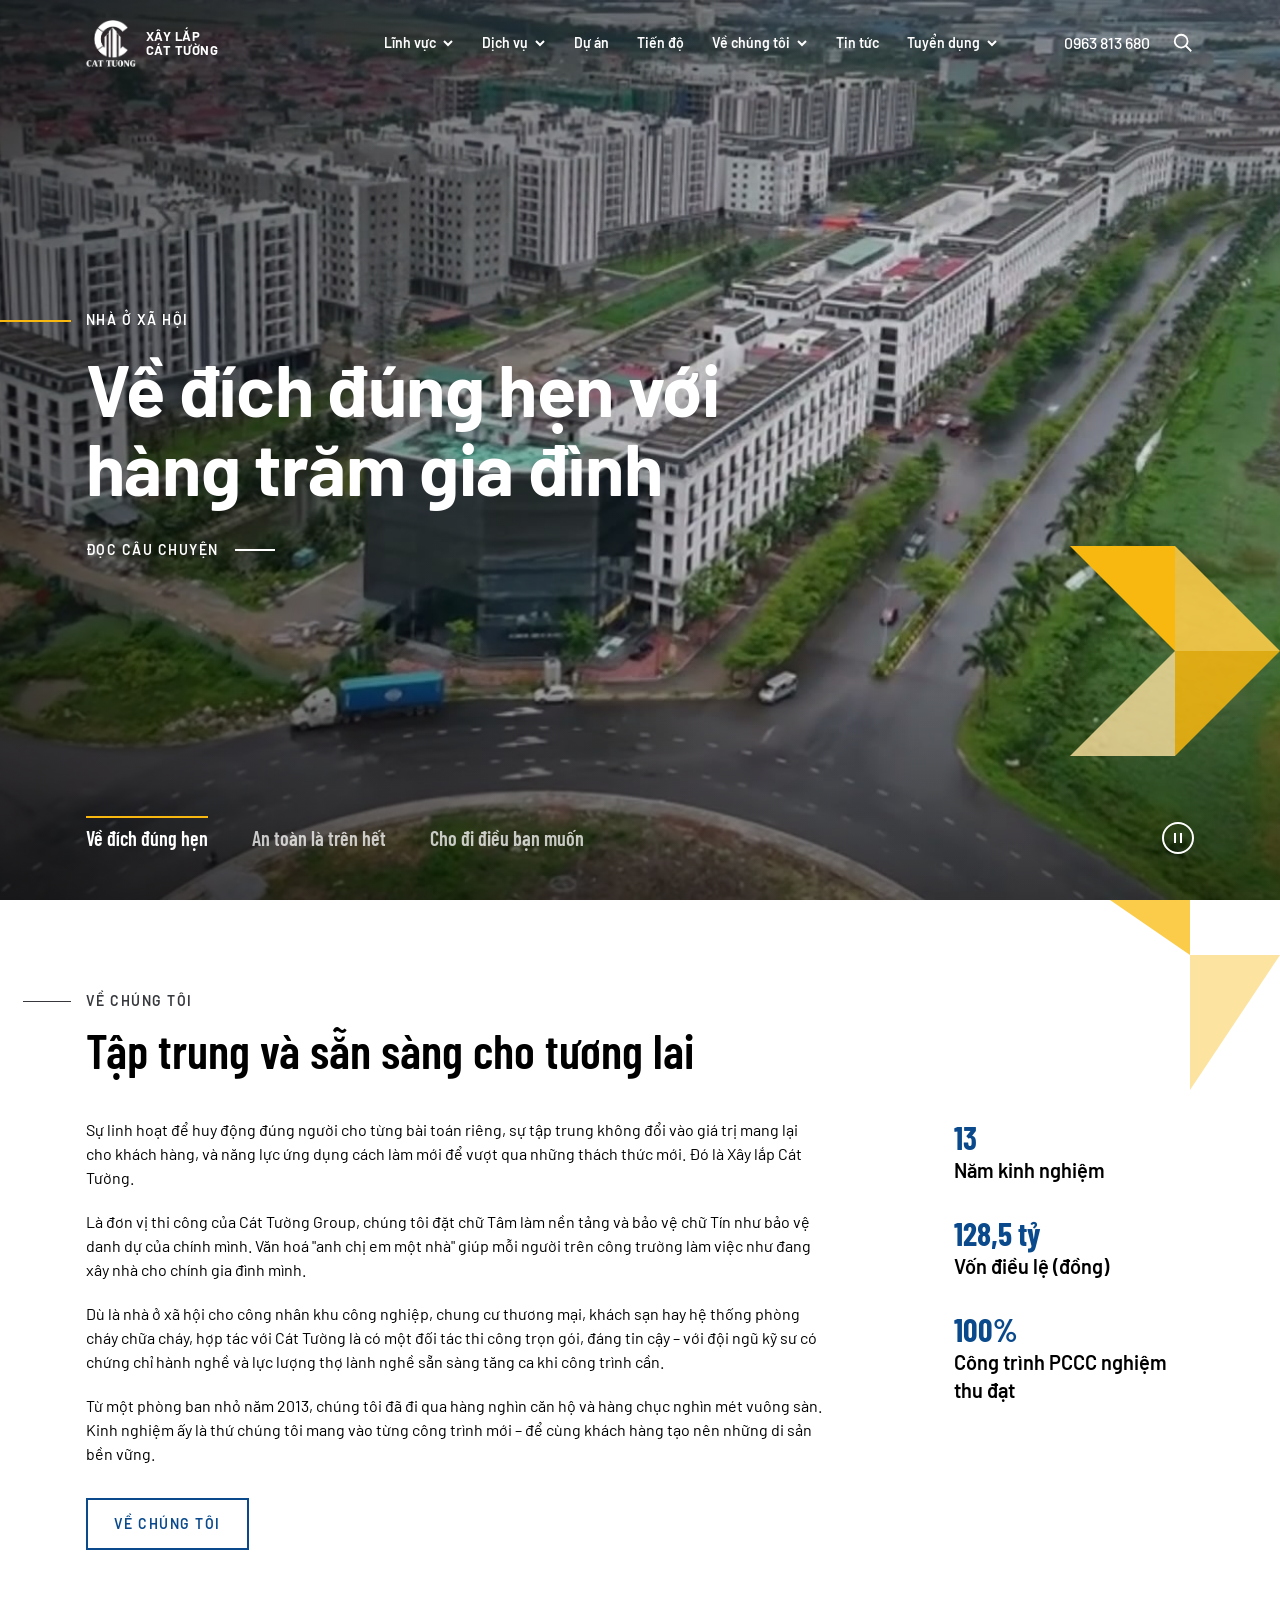
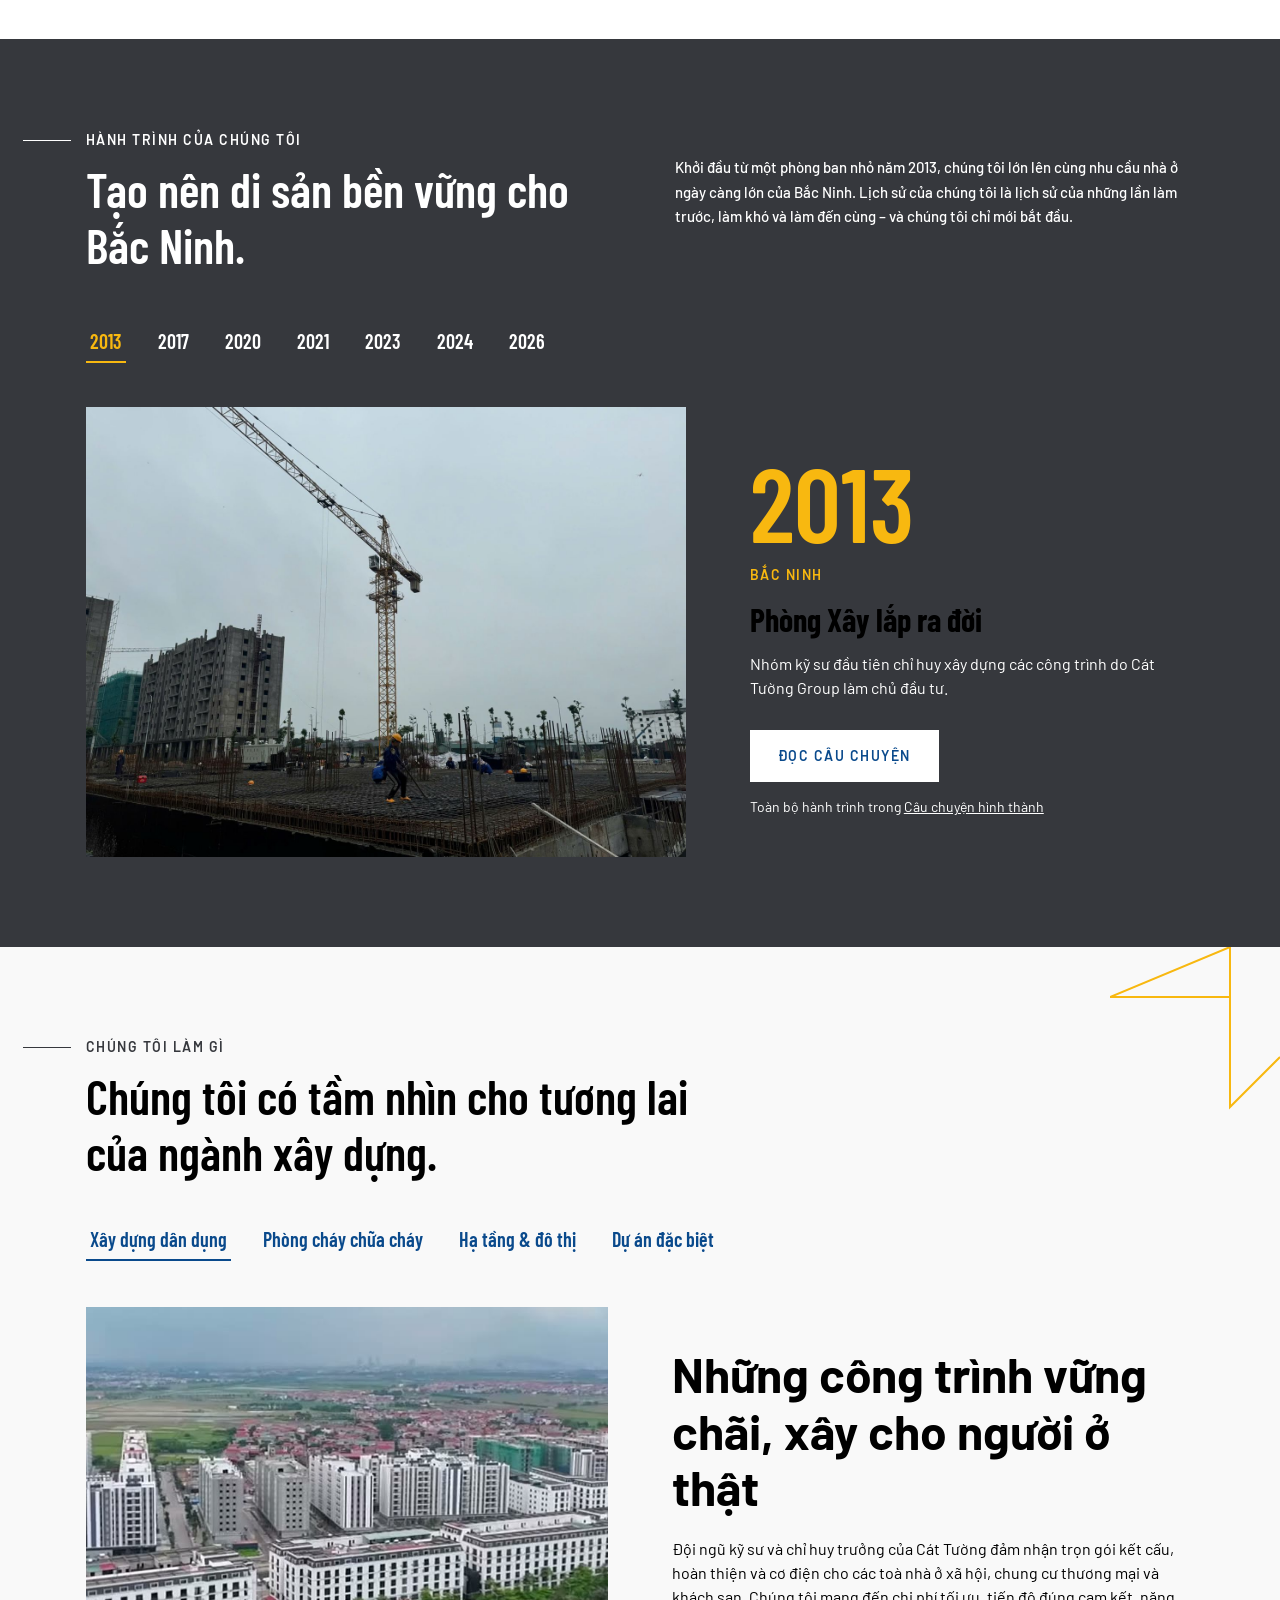
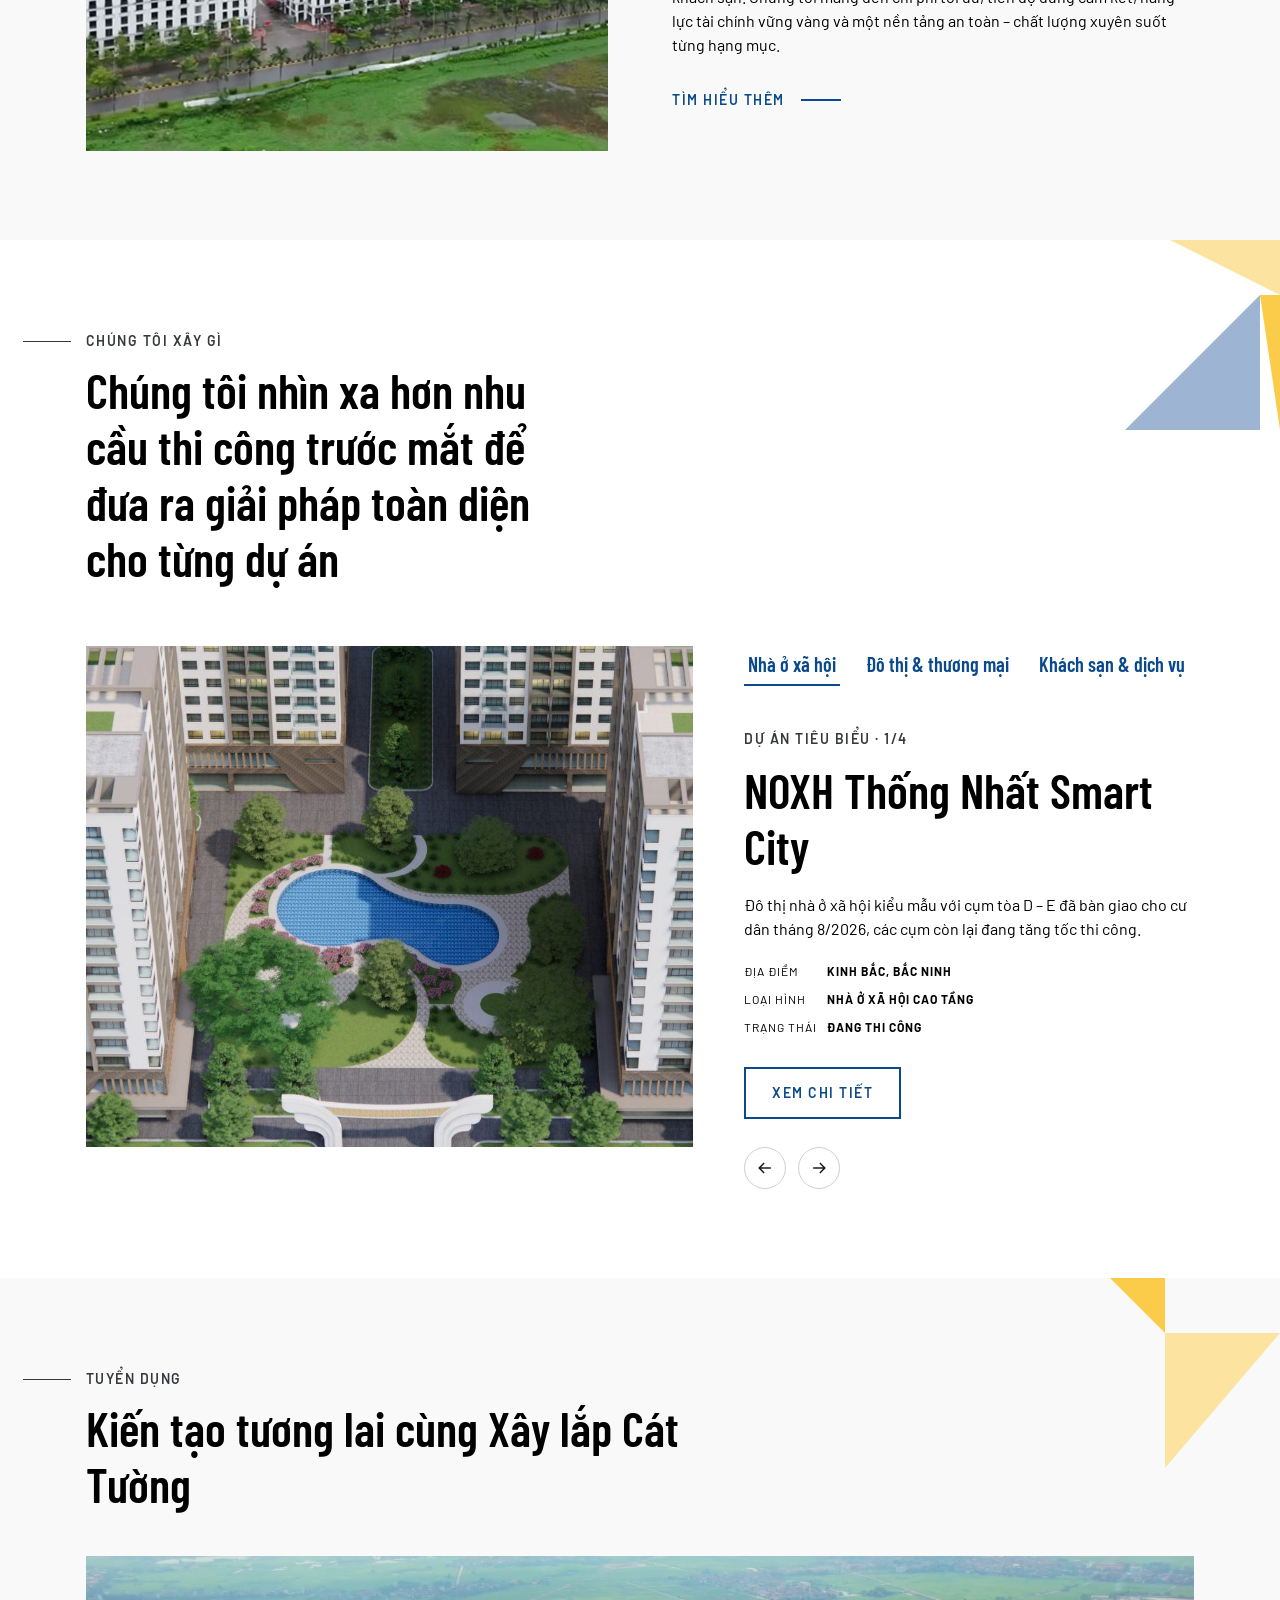
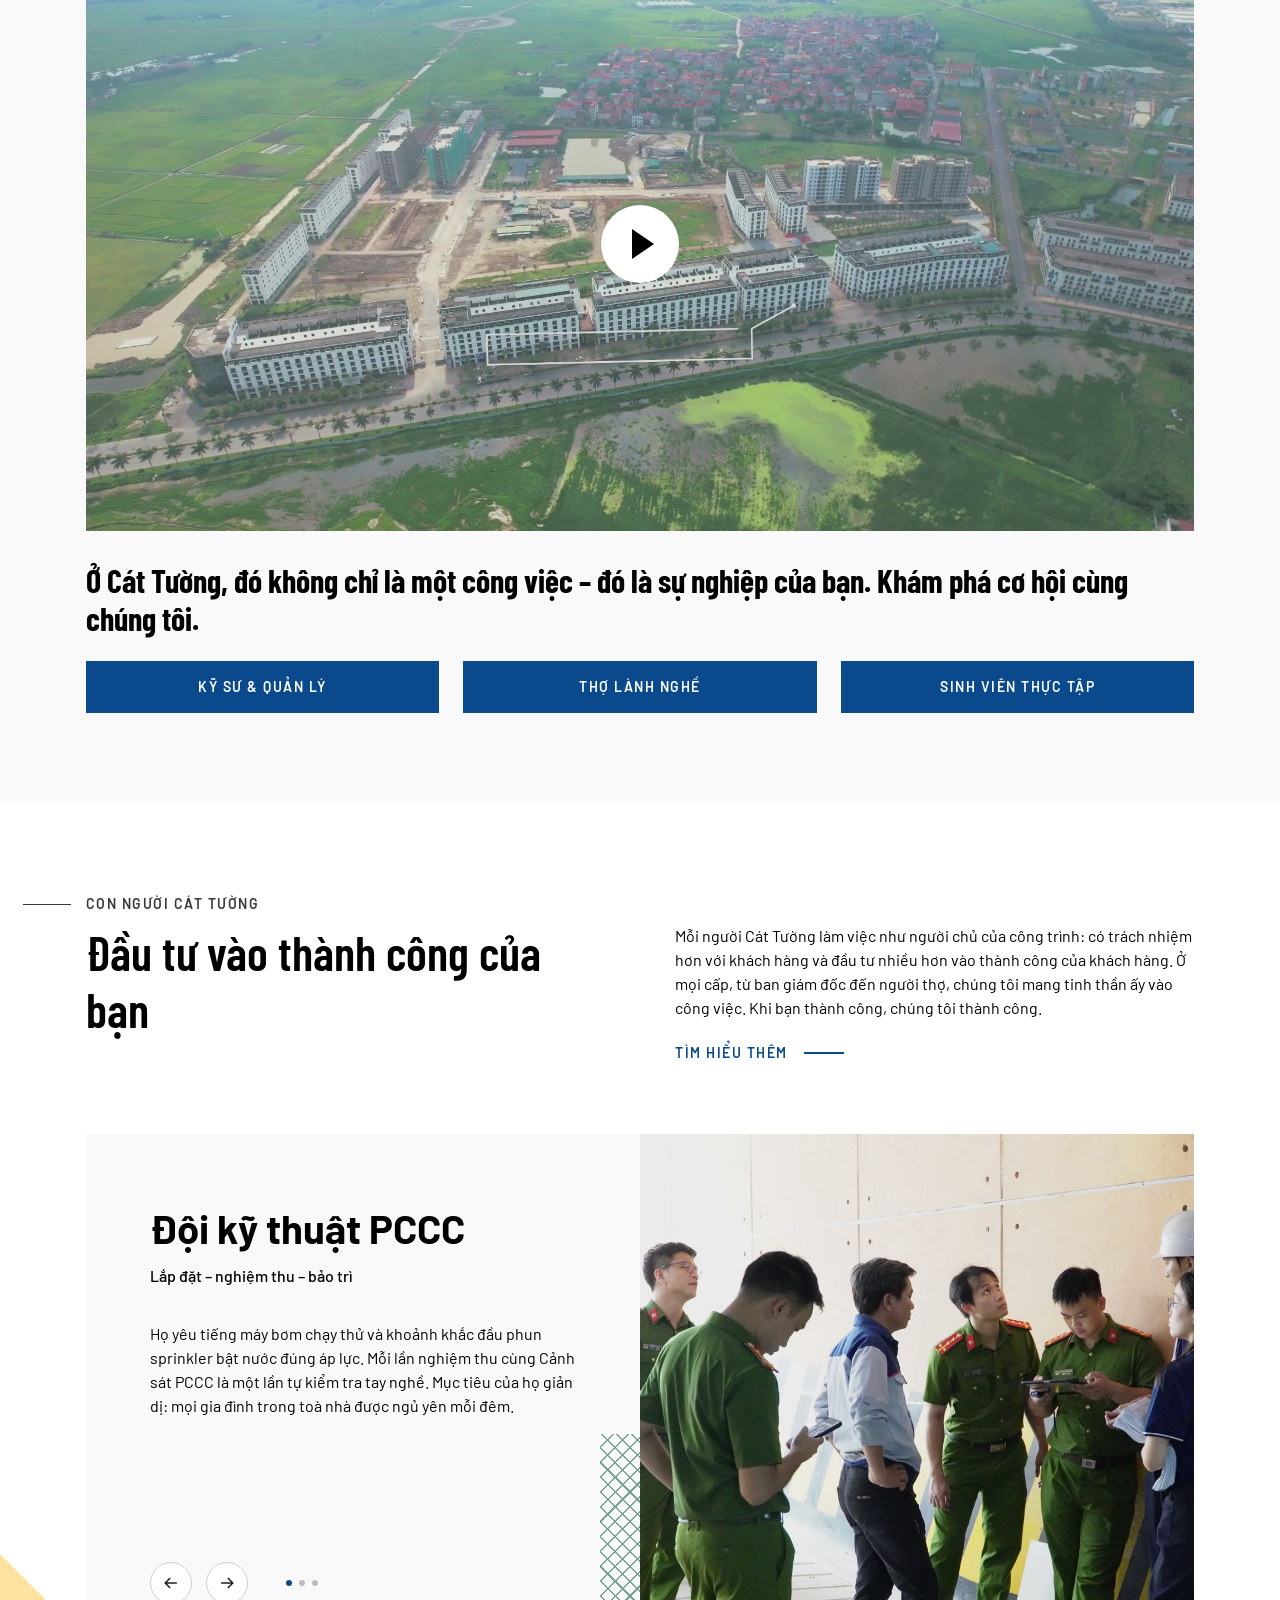
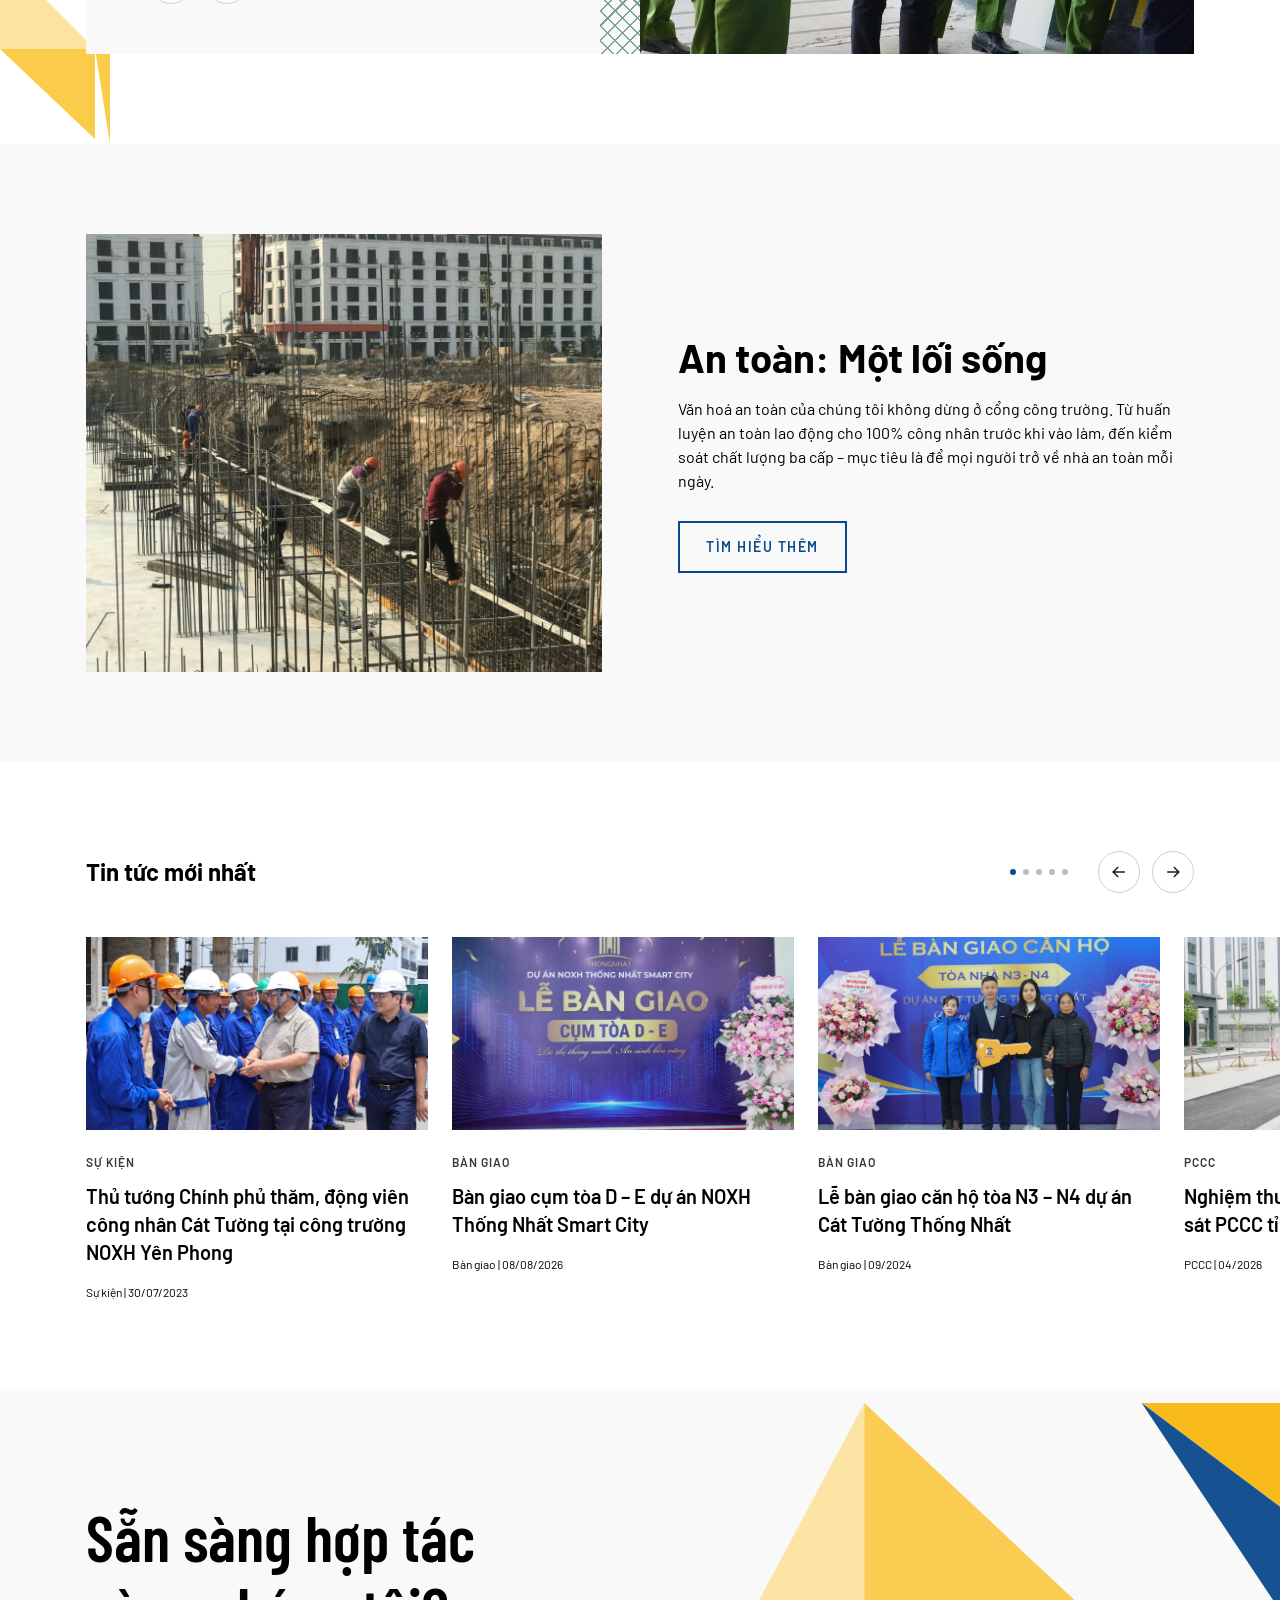
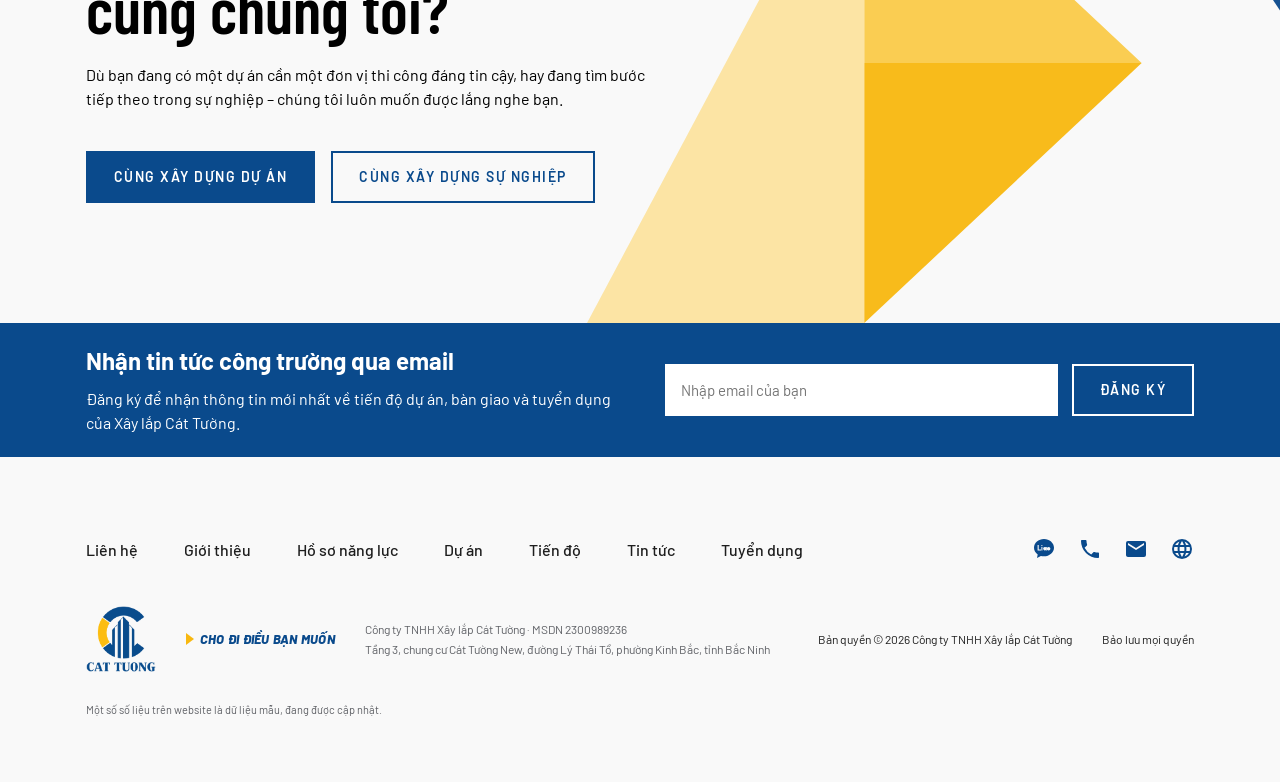
==== index.html @ 9bfe506c "Doi tong mau sang navy + vang theo logo; thay anh bia Thong Nhat Smart City; bo anh trung trong data" ====
<!doctype html>
<html lang="vi">
<head>
<meta charset="utf-8"><meta name="viewport" content="width=device-width,initial-scale=1">
<title>Xây lắp Cát Tường</title>
<meta name="description" content="Công ty TNHH Xây lắp Cát Tường – thi công xây dựng, lắp đặt và bảo trì hệ thống PCCC tại Bắc Ninh. Hồ sơ năng lực, dự án, tiến độ công trình.">
<link rel="icon" href="img/logo.png">
<link rel="preconnect" href="https://fonts.googleapis.com"><link rel="preconnect" href="https://fonts.gstatic.com" crossorigin>
<link href="https://fonts.googleapis.com/css2?family=Barlow:ital,wght@0,400;0,500;0,600;0,700;0,800;1,400;1,800&family=Barlow+Condensed:wght@500;600;700&display=swap" rel="stylesheet">
<link rel="stylesheet" href="assets/style.css">
</head>
<body data-page="home">
<main id="main">

<!-- 1. HERO: video toàn màn hình + tab chuyển câu chuyện -->
<section class="hero">
  <div class="hero-bg">
    <video class="on" autoplay muted loop playsinline poster="media/hero1080.jpg?v=2"><source src="media/hero1080.mp4?v=2" type="video/mp4"></video>
    <video muted loop playsinline preload="none" poster="media/pccc1080.jpg"><source src="media/pccc1080.mp4" type="video/mp4"></video>
    <video muted loop playsinline preload="none" poster="media/city1080.jpg"><source src="media/city1080.mp4" type="video/mp4"></video>
  </div>
  <div class="wrap hero-in">
    <div class="hs on"><span class="eyebrow">Nhà ở xã hội</span><h1>Về đích đúng hẹn với hàng trăm gia đình</h1><a class="arr" href="tin-tuc-chi-tiet.html?id=ban-giao-cum-toa-d-e-du-an-noxh-thong-nhat-smart-city">Đọc câu chuyện</a></div>
    <div class="hs"><span class="eyebrow">Phòng cháy chữa cháy</span><h1>An toàn không phải khẩu hiệu, mà là cách chúng tôi làm việc</h1><a class="arr" href="tin-tuc-chi-tiet.html?id=nghiem-thu-he-thong-pccc-cung-canh-sat-pccc-tinh-bac-ninh">Đọc câu chuyện</a></div>
    <div class="hs"><span class="eyebrow">Con người Cát Tường</span><h1>Cho đi điều bạn muốn</h1><a class="arr" href="gioi-thieu.html#cau-chuyen">Đọc câu chuyện</a></div>
  </div>
  <svg class="hero-tri" viewBox="0 0 210 210" aria-hidden="true"><path d="M0 0h105v105z" fill="#F8B810"/><path d="M105 0v105h105z" fill="#FBCB4A" opacity=".9"/><path d="M105 105h105L105 210z" fill="#F8B810" opacity=".85"/><path d="M0 210l105-105v105z" fill="#FDE3A0" opacity=".8"/></svg>
  <div class="hero-tabs" id="heroTabs"><div class="wrap">
    <button class="on">Về đích đúng hẹn</button><button>An toàn là trên hết</button><button>Cho đi điều bạn muốn</button>
    <button class="pause" aria-label="Tạm dừng"><i></i></button>
  </div></div>
</section>

<!-- 2. WHO WE ARE -->
<section class="sec has-deco">
  <svg class="deco deco-tr" viewBox="0 0 170 190" aria-hidden="true"><path d="M0 0h80v55z" fill="#FBCB4A"/><path d="M80 55h90L80 190z" fill="#FDE3A0"/><path d="M80 0v55h90z" fill="#fff"/></svg>
  <div class="wrap">
    <span class="eyebrow rv">Về chúng tôi</span>
    <h2 class="h2 rv">Tập trung và sẵn sàng cho tương lai</h2>
    <div class="who">
      <div class="txt rv">
        <p>Sự linh hoạt để huy động đúng người cho từng bài toán riêng, sự tập trung không đổi vào giá trị mang lại cho khách hàng, và năng lực ứng dụng cách làm mới để vượt qua những thách thức mới. Đó là Xây lắp Cát Tường.</p>
        <p>Là đơn vị thi công của Cát Tường Group, chúng tôi đặt chữ Tâm làm nền tảng và bảo vệ chữ Tín như bảo vệ danh dự của chính mình. Văn hoá "anh chị em một nhà" giúp mỗi người trên công trường làm việc như đang xây nhà cho chính gia đình mình.</p>
        <p>Dù là nhà ở xã hội cho công nhân khu công nghiệp, chung cư thương mại, khách sạn hay hệ thống phòng cháy chữa cháy, hợp tác với Cát Tường là có một đối tác thi công trọn gói, đáng tin cậy – với đội ngũ kỹ sư có chứng chỉ hành nghề và lực lượng thợ lành nghề sẵn sàng tăng ca khi công trình cần.</p>
        <p>Từ một phòng ban nhỏ năm 2013, chúng tôi đã đi qua hàng nghìn căn hộ và hàng chục nghìn mét vuông sàn. Kinh nghiệm ấy là thứ chúng tôi mang vào từng công trình mới – để cùng khách hàng tạo nên những di sản bền vững.</p>
        <div class="btns"><a class="btn" href="gioi-thieu.html">Về chúng tôi</a></div>
      </div>
      <div class="kpis rv">
        <div><b>13</b><span>Năm kinh nghiệm</span></div>
        <div><b>128,5 tỷ</b><span>Vốn điều lệ (đồng)</span></div>
        <div><b>100%</b><span>Công trình PCCC nghiệm thu đạt</span></div>
      </div>
    </div>
  </div>
</section>


<!-- 3. HÀNH TRÌNH (thay cho khối bản đồ – lấy từ dòng thời gian di sản bản trước) -->
<section class="sec wwk">
  <div class="wrap">
    <div class="head">
      <div class="rv"><span class="eyebrow">Hành trình của chúng tôi</span><h2 class="h2" style="margin:0">Tạo nên di sản bền vững cho Bắc Ninh.</h2></div>
      <p class="rv">Khởi đầu từ một phòng ban nhỏ năm 2013, chúng tôi lớn lên cùng nhu cầu nhà ở ngày càng lớn của Bắc Ninh. Lịch sử của chúng tôi là lịch sử của những lần làm trước, làm khó và làm đến cùng – và chúng tôi chỉ mới bắt đầu.</p>
    </div>
    <div class="tabs" id="lgTabs"></div>
    <div class="body lg" id="lgBody"></div>
  </div>
</section>

<!-- 4. WHAT WE DO -->
<section class="sec soft wwd has-deco">
  <svg class="deco deco-tr" viewBox="0 0 170 190" aria-hidden="true"><path d="M0 50h120V0z" fill="none" stroke="#F8B810" stroke-width="2"/><path d="M120 50v110l50-50" fill="none" stroke="#F8B810" stroke-width="2"/></svg>
  <div class="wrap">
    <span class="eyebrow rv">Chúng tôi làm gì</span>
    <h2 class="h2 rv">Chúng tôi có tầm nhìn cho tương lai của ngành xây dựng.</h2>
    <div class="tabs tabs-g" data-pane="wwd"><button class="on">Xây dựng dân dụng</button><button>Phòng cháy chữa cháy</button><button>Hạ tầng & đô thị</button><button>Dự án đặc biệt</button></div>
    <div id="wwd">
      <div class="pane on"><video autoplay muted loop playsinline preload="metadata" poster="media/flycam-noxh.jpg?v=2" aria-label="Flycam khu nhà ở xã hội Cát Tường"><source src="media/flycam-noxh.mp4?v=2" type="video/mp4"></video><div><h3>Những công trình vững chãi, xây cho người ở thật</h3><p>Đội ngũ kỹ sư và chỉ huy trưởng của Cát Tường đảm nhận trọn gói kết cấu, hoàn thiện và cơ điện cho các toà nhà ở xã hội, chung cư thương mại và khách sạn. Chúng tôi mang đến chi phí tối ưu, tiến độ đúng cam kết, năng lực tài chính vững vàng và một nền tảng an toàn – chất lượng xuyên suốt từng hạng mục.</p><a class="arr" href="kinh-nghiem.html#linh-vuc">Tìm hiểu thêm</a></div></div>
      <div class="pane"><img src="img/pccc-phong-bom.jpg" alt="Phòng bơm PCCC" loading="lazy"><div><h3>Hệ thống PCCC bảo vệ hàng nghìn gia đình</h3><p>Từ năm 2020, Cát Tường thiết kế, lắp đặt, nghiệm thu và bảo trì hệ thống phòng cháy chữa cháy: phòng bơm, sprinkler, báo cháy tự động, tủ điều khiển. Các cán bộ chủ chốt có chứng chỉ PCCC do Cục C07 cấp, đội kỹ thuật sẵn sàng ứng cứu sự cố 24/7.</p><a class="arr" href="kinh-nghiem.html#linh-vuc">Tìm hiểu thêm</a></div></div>
      <div class="pane"><img src="img/sc-05.jpg" alt="Cát Tường Smart City Yên Phong" loading="lazy"><div><h3>Hạ tầng đồng bộ cho những khu đô thị mới</h3><p>Cùng Cát Tường Group, chúng tôi thi công hạ tầng kỹ thuật, nhà phố thương mại và chung cư cho các khu đô thị như Cát Tường Smart City Yên Phong – nơi Thủ tướng Chính phủ về thăm, động viên công nhân năm 2023.</p><a class="arr" href="du-an-chi-tiet.html?id=cat-tuong-smart-city">Tìm hiểu thêm</a></div></div>
      <div class="pane"><img src="img/dhp2.jpg" alt="Phối cảnh Khu nhà ở Đại Hưng Phát" loading="lazy"><div><h3>Những công trình biểu tượng sắp thành hình</h3><p>Khách sạn cao tầng Cát Tường Sky, Viện dưỡng lão Cát Tường, Khu nhà ở Đại Hưng Phát – những dự án đang chuẩn bị triển khai, đòi hỏi kinh nghiệm tổng hợp từ kết cấu cao tầng đến hệ thống kỹ thuật phức tạp.</p><a class="arr" href="du-an.html#plan">Tìm hiểu thêm</a></div></div>
    </div>
  </div>
</section>

<!-- 5. WHAT WE BUILD: trình chiếu dự án -->
<section class="sec wwb has-deco">
  <svg class="deco deco-tr" viewBox="0 0 170 190" aria-hidden="true"><path d="M60 0h110v55z" fill="#FDE3A0"/><path d="M150 55v135H15z" fill="#9DB5D3"/><path d="M150 55h20v135z" fill="#FBCB4A"/></svg>
  <div class="wrap">
    <span class="eyebrow rv">Chúng tôi xây gì</span>
    <h2 class="h2 rv">Chúng tôi nhìn xa hơn nhu cầu thi công trước mắt để đưa ra giải pháp toàn diện cho từng dự án</h2>
    <div class="show" id="show">
      <div class="ph" id="showPh"></div>
      <div class="side">
        <div class="tabs tabs-g" id="showTabs"></div>
        <div id="showCards"></div>
        <div class="ctl"><button class="circ pv" aria-label="Dự án trước"><svg viewBox="0 0 24 24" fill="none" stroke="currentColor" stroke-width="1.8"><path d="M19 12H5M11 6l-6 6 6 6"/></svg></button><button class="circ nx" aria-label="Dự án sau"><svg viewBox="0 0 24 24" fill="none" stroke="currentColor" stroke-width="1.8"><path d="M5 12h14M13 6l6 6-6 6"/></svg></button></div>
      </div>
    </div>
  </div>
</section>

<!-- 6. CAREERS -->
<section class="sec soft has-deco">
  <svg class="deco deco-tr" viewBox="0 0 170 190" aria-hidden="true"><path d="M0 0h55v55z" fill="#FBCB4A"/><path d="M55 55h115L55 190z" fill="#FDE3A0"/></svg>
  <div class="wrap">
    <span class="eyebrow rv">Tuyển dụng</span>
    <h2 class="h2 rv">Kiến tạo tương lai cùng Xây lắp Cát Tường</h2>
    <button class="vid rv" id="playTvc" aria-label="Xem video Cát Tường – Khơi nguồn thịnh vượng"><img src="media/tvc1080.jpg" alt="" loading="lazy"><i></i></button>
    <p class="career-line rv">Ở Cát Tường, đó không chỉ là một công việc – đó là sự nghiệp của bạn. Khám phá cơ hội cùng chúng tôi.</p>
    <div class="cbtns rv"><a class="btn btn-p" href="tuyen-dung.html#vi-tri">Kỹ sư & quản lý</a><a class="btn btn-p" href="tuyen-dung.html#vi-tri">Thợ lành nghề</a><a class="btn btn-p" href="tuyen-dung.html#vi-tri">Sinh viên thực tập</a></div>
  </div>
</section>

<!-- 7. CON NGƯỜI + spotlight -->
<section class="sec has-deco">
  <svg class="deco deco-bl" viewBox="0 0 110 190" aria-hidden="true"><path d="M0 0l95 95H0z" fill="#FDE3A0"/><path d="M0 95h95v90z" fill="#FBCB4A"/><path d="M95 95h15v95z" fill="#FBCB4A"/></svg>
  <div class="wrap">
    <span class="eyebrow rv">Con người Cát Tường</span>
    <div class="own">
      <h2 class="h2 rv" style="margin:0">Đầu tư vào thành công của bạn</h2>
      <div class="rv"><p>Mỗi người Cát Tường làm việc như người chủ của công trình: có trách nhiệm hơn với khách hàng và đầu tư nhiều hơn vào thành công của khách hàng. Ở mọi cấp, từ ban giám đốc đến người thợ, chúng tôi mang tinh thần ấy vào công việc. Khi bạn thành công, chúng tôi thành công.</p><a class="arr" href="gioi-thieu.html#gia-tri">Tìm hiểu thêm</a></div>
    </div>
    <div class="spot rv" id="spot">
      <div>
        <div class="sl on"><h3>Đội kỹ thuật PCCC</h3><div class="role">Lắp đặt – nghiệm thu – bảo trì</div><p class="q">Họ yêu tiếng máy bơm chạy thử và khoảnh khắc đầu phun sprinkler bật nước đúng áp lực. Mỗi lần nghiệm thu cùng Cảnh sát PCCC là một lần tự kiểm tra tay nghề. Mục tiêu của họ giản dị: mọi gia đình trong toà nhà được ngủ yên mỗi đêm.</p></div>
        <div class="sl"><h3>Ban chỉ huy công trường</h3><div class="role">Kỹ sư & chỉ huy trưởng</div><p class="q">Ba ca nối tiếp, cẩu tháp không ngừng nghỉ – "công trường không ngủ" Thống Nhất Smart City là nơi họ chứng minh lời hứa đúng hẹn. Họ tự hào về kỹ năng làm việc với con người: người thợ nào cũng có thể ngồi xuống nói với họ mọi vướng mắc.</p></div>
        <div class="sl"><h3>Khối văn phòng</h3><div class="role">Kế hoạch – kỹ thuật – hành chính</div><p class="q">Phía sau mỗi công trường là những người lập kế hoạch, bóc khối lượng, chuẩn bị hồ sơ và chăm lo đời sống anh em. "Anh chị em một nhà, anh chị em chiến hữu, cùng làm cùng chơi" – họ là người giữ ngọn lửa văn hoá ấy.</p></div>
        <div class="ctl"><button class="circ pv" aria-label="Trước"><svg viewBox="0 0 24 24" fill="none" stroke="currentColor" stroke-width="1.8"><path d="M19 12H5M11 6l-6 6 6 6"/></svg></button><button class="circ nx" aria-label="Sau"><svg viewBox="0 0 24 24" fill="none" stroke="currentColor" stroke-width="1.8"><path d="M5 12h14M13 6l6 6-6 6"/></svg></button><span class="dots"><i class="on"></i><i></i><i></i></span></div>
      </div>
      <div class="ph"><img class="on" src="img/pccc-7.jpg" alt="Kỹ sư Cát Tường nghiệm thu PCCC cùng cơ quan chức năng" loading="lazy"><img src="img/ct-4.jpg" alt="Công trường Cát Tường" loading="lazy"><img src="img/ct-1.jpg" alt="Đội ngũ Cát Tường trên công trường" loading="lazy"></div>
    </div>
  </div>
</section>

<!-- 8. AN TOÀN -->
<section class="sec soft">
  <div class="wrap imt">
    <img class="rv" src="img/yp-q3.jpg" alt="Công nhân Cát Tường mặc bảo hộ trên công trường" loading="lazy">
    <div class="rv"><h3>An toàn: Một lối sống</h3><p>Văn hoá an toàn của chúng tôi không dừng ở cổng công trường. Từ huấn luyện an toàn lao động cho 100% công nhân trước khi vào làm, đến kiểm soát chất lượng ba cấp – mục tiêu là để mọi người trở về nhà an toàn mỗi ngày.</p><a class="btn" href="kinh-nghiem.html#chat-luong">Tìm hiểu thêm</a></div>
  </div>
</section>

<!-- 9. TIN MỚI -->
<section class="sec" style="overflow:hidden">
  <div class="wrap">
    <div class="news-h"><h2>Tin tức mới nhất</h2><div class="r"><span class="dots" id="ndots"></span><span style="display:flex;gap:12px"><button class="circ" id="npv" aria-label="Tin trước"><svg viewBox="0 0 24 24" fill="none" stroke="currentColor" stroke-width="1.8"><path d="M19 12H5M11 6l-6 6 6 6"/></svg></button><button class="circ" id="nnx" aria-label="Tin sau"><svg viewBox="0 0 24 24" fill="none" stroke="currentColor" stroke-width="1.8"><path d="M5 12h14M13 6l6 6-6 6"/></svg></button></span></div></div>
    <div class="ntrack" id="ntrack"></div>
  </div>
</section>
</main>

<div class="vmodal" id="vm"><button aria-label="Đóng video">×</button><video controls preload="none" poster="media/tvc1080.jpg"><source src="media/tvc1080.mp4" type="video/mp4"></video></div>

<script>document.write('<scr'+'ipt src="assets/data.js?v='+Math.floor(Date.now()/60000)+'"></scr'+'ipt>')</script>
<script src="assets/app.js"></script>
<script>
const {projects,news}=CT, I=ctImg;
const $=s=>document.querySelector(s), $$=s=>[...document.querySelectorAll(s)];

// hero: 3 câu chuyện, tự chuyển sau 8 giây, nút tạm dừng
const vids=$$('.hero-bg video'), hs=$$('.hs'), ht=$('#heroTabs'), hb=[...ht.querySelectorAll('button:not(.pause)')];
let hi=0, paused=false, timer;
const go=k=>{
  hi=(k+hs.length)%hs.length;
  [vids,hs,hb].forEach(a=>a.forEach((el,j)=>el.classList.toggle('on',j===hi)));
  vids.forEach((v,j)=>j===hi?v.play().catch(()=>{}):v.pause());
  hb[hi].style.setProperty('--dur','8s');
  clearTimeout(timer); if(!paused) timer=setTimeout(()=>go(hi+1),8000);
};
hb.forEach((b,j)=>b.onclick=()=>go(j));
ht.querySelector('.pause').onclick=e=>{
  paused=!paused; ht.classList.toggle('paused',paused); e.currentTarget.setAttribute('aria-label',paused?'Phát':'Tạm dừng');
  vids[hi][paused?'pause':'play'](); if(paused) clearTimeout(timer); else go(hi);
};
requestAnimationFrame(()=>go(0));

// tab chung: bản đồ & "chúng tôi làm gì"
function tabs(btns,panes){btns.forEach((b,j)=>b.onclick=()=>{btns.forEach((x,k)=>x.classList.toggle('on',k===j));panes.forEach((x,k)=>x.classList.toggle('on',k===j))})}
tabs($$('[data-pane="wwd"] button'),$$('#wwd .pane'));
// hành trình: tab năm
const LG=CT.legacy, lt=$('#lgTabs'), lb=$('#lgBody');
lt.innerHTML=LG.map((l,j)=>`<button class="${j?'':'on'}">${l.year}</button>`).join('');
lb.innerHTML=LG.map((l,j)=>`<div class="pane ${j?'':'on'}"><img src="${I(l.img)}" alt="${l.title}" loading="lazy"><div class="big"><b>${l.year}</b><span class="pl">${l.place}</span><h3>${l.title}</h3><p>${l.desc}</p><a class="btn" href="${l.link}">Đọc câu chuyện</a><small>Toàn bộ hành trình trong <a href="gioi-thieu.html#cau-chuyen" style="text-decoration:underline">Câu chuyện hình thành</a></small></div></div>`).join('');
tabs([...lt.children],[...lb.children]);


// trình chiếu dự án theo nhóm
const groups=[['Nhà ở xã hội',p=>/xã hội/i.test(p.type)],['Đô thị & thương mại',p=>/đô thị|thương mại/i.test(p.type)],['Khách sạn & dịch vụ',p=>/khách sạn|y tế/i.test(p.type)]];
const st=ctStatus;
let gi=0, pi=0;
const showTabs=$('#showTabs'), showPh=$('#showPh'), showCards=$('#showCards');
showTabs.innerHTML=groups.map((g,j)=>`<button class="${j?'':'on'}">${g[0]}</button>`).join('');
function renderShow(){
  const list=projects.filter(groups[gi][1]); pi=(pi+list.length)%list.length;
  showPh.innerHTML=list.map((p,j)=>`<img class="${j===pi?'on':''}" src="${I(p.cover)}" alt="${p.name}">`).join('');
  showCards.innerHTML=list.map((p,j)=>`<div class="card-s ${j===pi?'on':''}"><span class="k">Dự án tiêu biểu · ${j+1}/${list.length}</span><h3>${p.name}</h3><p>${p.summary}</p><dl><dt>Địa điểm</dt><dd>${p.location}</dd><dt>Loại hình</dt><dd>${p.type}</dd><dt>Trạng thái</dt><dd>${st(p.status)[1]}</dd></dl><a class="btn" href="du-an-chi-tiet.html?id=${p.id}">Xem chi tiết</a></div>`).join('');
}
[...showTabs.children].forEach((b,j)=>b.onclick=()=>{[...showTabs.children].forEach(x=>x.classList.toggle('on',x===b));gi=j;pi=0;renderShow()});
$('#show .pv').onclick=()=>{pi--;renderShow()}; $('#show .nx').onclick=()=>{pi++;renderShow()};
renderShow();

// spotlight con người
const sl=$$('#spot .sl'), sp=$$('#spot .ph img'), sd=$$('#spot .dots i'); let si=0;
const goS=k=>{si=(k+sl.length)%sl.length;[sl,sp,sd].forEach(a=>a.forEach((el,j)=>el.classList.toggle('on',j===si)))};
$('#spot .pv').onclick=()=>goS(si-1); $('#spot .nx').onclick=()=>goS(si+1);

// tin tức mới nhất
const nt=$('#ntrack');
nt.innerHTML=news.map(n=>`<a class="ncard" href="tin-tuc-chi-tiet.html?id=${n.id}"><img src="${I(n.img)}" alt="" loading="lazy"><small>${n.tag}</small><h3>${n.title}</h3><span class="d">${n.tag} | ${n.date}</span></a>`).join('');
const nd=$('#ndots'); nd.innerHTML=news.map((_,j)=>`<i class="${j?'':'on'}"></i>`).join('');
const step=()=>nt.children[0].getBoundingClientRect().width+24;
$('#npv').onclick=()=>nt.scrollBy({left:-step(),behavior:'smooth'}); $('#nnx').onclick=()=>nt.scrollBy({left:step(),behavior:'smooth'});
nt.addEventListener('scroll',()=>{const end=nt.scrollLeft>=nt.scrollWidth-nt.clientWidth-2,k=end?news.length-1:Math.round(nt.scrollLeft/step());[...nd.children].forEach((d,j)=>d.classList.toggle('on',j===k))},{passive:true});

// video tuyển dụng
const vm=$('#vm'),vv=vm.querySelector('video');
$('#playTvc').onclick=()=>{vm.classList.add('on');vv.play()};
vm.querySelector('button').onclick=()=>{vv.pause();vm.classList.remove('on')};
vm.onclick=e=>{if(e.target===vm){vv.pause();vm.classList.remove('on')}};
ctObserve();
</script>
</body>
</html>
---- assets/style.css ----
/* Xây lắp Cát Tường — hệ thiết kế theo pcl.com
   Màu: xanh navy #0A4A8C (logo), vàng #F8B810, than chì #36383D, nền xám #F9F9F9
   Chữ: Barlow (thân) + Barlow Condensed (tiêu đề) – đúng font PCL, có đủ dấu tiếng Việt */
:root{
  --red:#0A4A8C;--red-dark:#083A70;--red-faded:#E4ECF6;--teal:#1E1E1E;--teal-dark:#36383D;--black:#36383D;--yellow:#F8B810;
  --gray-l:#E2E2E2;--gray-d:#CFCFCF;--soft:#F9F9F9;--line:#E2E2E2;--paper:#fff;
  --ink:#1E1E1E;--ink-2:#1E1E1E;--muted:#5f6166;
  --navy:var(--black);--blue:var(--red);--accent:var(--yellow);--sky:var(--red);
  --green:#0A4A8C;--sage:#9DB5D3;--y2:#FDE3A0;--y3:#FBCB4A;--char:#36383D;
  --max:1152px;--gut:clamp(16px,6.7vw,144px);--radius:0px;
  --font:'Barlow',ui-sans-serif,system-ui,sans-serif;
  --f-head:'Barlow Condensed','Barlow',ui-sans-serif,system-ui,sans-serif;
  --f-mono:'Barlow',ui-sans-serif,system-ui,sans-serif;
}
*{box-sizing:border-box;margin:0;padding:0}
html{scroll-behavior:smooth}
body{font-family:var(--font);color:var(--teal);background:#fff;font-size:20px;line-height:1.5;letter-spacing:-.005em;-webkit-font-smoothing:antialiased;overflow-x:hidden}
img,video{max-width:100%;display:block}
a{color:inherit;text-decoration:none}
button{font:inherit;cursor:pointer;border:0;background:none;color:inherit}
.wrap{max-width:calc(var(--max) + 2*var(--gut));margin:0 auto;padding:0 var(--gut)}
.skip{position:absolute;left:-999px;top:8px;background:var(--red);color:#fff;padding:8px 14px;z-index:999}
.skip:focus{left:8px}
h1,h2,h3,.h2,.h3{font-family:var(--f-head);font-weight:400;letter-spacing:-.01em}
.mono,.eyebrow{font-family:var(--f-mono);text-transform:uppercase;letter-spacing:.02em}

/* ---------- header ---------- */
.hdr{position:fixed;inset:0 0 auto 0;z-index:100;color:#fff;border-top:4px solid var(--red);transition:transform .35s,background .3s,color .3s}
.hdr.solid,.hdr.light{background:#fff;color:var(--teal);box-shadow:0 1px 0 var(--line)}
.hdr.hide{transform:translateY(-100%)}
.hdr-in{display:flex;align-items:center;gap:40px;height:86px}
.brand{display:flex;align-items:center;gap:10px;font-family:var(--f-head);font-weight:700;font-size:17px;line-height:1.05;letter-spacing:.01em}
.brand img{width:46px;height:46px;object-fit:contain;background:#fff;border-radius:50%;padding:3px}
.brand small{display:block;font-family:var(--f-mono);font-weight:400;font-size:10px;letter-spacing:.06em;opacity:.8;text-transform:uppercase;margin-top:3px}
.nav{display:flex;gap:6px;margin-left:auto;align-items:center;list-style:none}
.nav>li{position:relative;list-style:none}
.nav>li>a{display:block;padding:30px 20px;font-weight:600;font-size:17px;text-transform:uppercase;letter-spacing:.01em}
.nav>li>a.on,.nav>li:hover>a{color:var(--red)}
.mega{position:absolute;top:100%;left:50%;transform:translateX(-50%) translateY(6px);width:620px;background:#fff;color:var(--teal);display:grid;grid-template-columns:240px 1fr;opacity:0;visibility:hidden;transition:.25s;box-shadow:0 24px 60px rgba(0,0,0,.18);border-radius:var(--radius);overflow:hidden}
.nav>li:hover .mega,.nav>li:focus-within .mega{opacity:1;visibility:visible;transform:translateX(-50%)}
.mega img{width:100%;height:100%;object-fit:cover;min-height:240px}
.mega ul{list-style:none;padding:26px 30px}
.mega li a{display:block;padding:9px 0;font-size:17px;font-weight:500}
.mega li a:hover{color:var(--red)}
.mega h4{font-family:var(--f-mono);font-weight:400;font-size:12px;letter-spacing:.04em;text-transform:uppercase;color:var(--red);margin-bottom:8px}
.hdr .icons{display:flex;align-items:center;gap:14px}
.hdr .search{width:44px;height:44px;display:grid;place-items:center}
.burger{width:48px;height:48px;border-radius:50%;background:#2b2b2b;position:relative;display:block}
.hdr.solid .burger,.hdr.light .burger{background:var(--soft)}
.burger span{position:absolute;left:14px;height:2px;background:#fff;border-radius:2px;transition:.3s}
.hdr.solid .burger span,.hdr.light .burger span{background:var(--teal)}
.burger span:nth-child(1){top:17px;width:20px}.burger span:nth-child(2){top:23px;width:20px}.burger span:nth-child(3){top:29px;width:14px}
.hdr .cta{display:none}

/* full menu (meganav) */
.meganav{position:fixed;inset:0;z-index:200;background:#fff;color:var(--teal);display:grid;grid-template-columns:minmax(300px,30%) 1fr;transform:translateY(-102%);transition:transform .5s cubic-bezier(.7,0,.2,1);overflow:auto}
.menu-open .meganav{transform:none}
.menu-open{overflow:hidden}
.meganav .col-l{background:var(--soft);padding:110px 40px 60px}
.meganav .col-r{padding:110px clamp(24px,5vw,80px) 60px;display:grid;grid-template-columns:repeat(3,1fr);gap:40px 50px;align-content:start}
.meganav h5{font-family:var(--f-mono);font-weight:400;font-size:12px;text-transform:uppercase;letter-spacing:.04em;color:var(--red);margin-bottom:14px}
.meganav .grp>a{display:block;font-family:var(--f-head);font-size:30px;line-height:1.15;margin-bottom:14px}
.meganav .grp>a:hover,.meganav li a:hover{color:var(--red)}
.meganav ul{list-style:none}.meganav li a{display:block;padding:6px 0;font-size:18px}
.meganav .post{display:grid;grid-template-columns:96px 1fr;gap:14px;margin-bottom:20px;align-items:center}
.meganav .post img{aspect-ratio:1;object-fit:cover;border-radius:4px}
.meganav .post b{display:block;font-weight:500;font-size:16px;line-height:1.3}
.meganav .post small{font-family:var(--f-mono);font-size:11px;text-transform:uppercase;color:var(--muted)}
.meganav .close{position:absolute;top:26px;right:clamp(16px,7vw,100px);width:48px;height:48px;border-radius:50%;background:var(--soft);font-size:26px;line-height:1}
.meganav .mtop{position:absolute;top:26px;left:40px}
.meganav .contact{grid-column:1/-1;border-top:1px solid var(--line);padding-top:26px;display:flex;gap:40px;flex-wrap:wrap;font-size:18px}
@media (max-width:1100px){.nav{display:none}}
@media (max-width:860px){.meganav{grid-template-columns:1fr}.meganav .col-l{order:2;padding:40px 24px}.meganav .col-r{grid-template-columns:1fr;padding:100px 24px 30px;gap:26px}.meganav .mtop{left:24px}.meganav .close{right:16px}}

/* ---------- arrow links (đặc trưng Bechtel) ---------- */
.arr,.link{display:inline-flex;align-items:center;gap:16px;color:var(--red);font-weight:600;font-size:18px;line-height:1.2;letter-spacing:-.01em;border:0;padding:0}
.arr::before,.link::before{content:"";flex:0 0 46px;height:46px;border-radius:50%;background:var(--red) url("data:image/svg+xml,%3Csvg xmlns='http://www.w3.org/2000/svg' viewBox='0 0 24 24' fill='none' stroke='white' stroke-width='2.2' stroke-linecap='round' stroke-linejoin='round'%3E%3Cpath d='M5 12h14M13 6l6 6-6 6'/%3E%3C/svg%3E") center/22px no-repeat;transition:transform .25s,background-color .25s}
.arr:hover::before,.link:hover::before{transform:translateX(4px);background-color:var(--red-dark)}
.on-dark .arr,.dark .link,.dark .arr,.vbg .arr{color:#fff}
.link .arrow::after{content:none}
.arr.up::before{background-image:url("data:image/svg+xml,%3Csvg xmlns='http://www.w3.org/2000/svg' viewBox='0 0 24 24' fill='none' stroke='white' stroke-width='2.2' stroke-linecap='round'%3E%3Cpath d='M7 17L17 7M8 7h9v9'/%3E%3C/svg%3E")}
.go{position:absolute;right:20px;bottom:20px;width:40px;height:40px;border-radius:50%;background:var(--red) url("data:image/svg+xml,%3Csvg xmlns='http://www.w3.org/2000/svg' viewBox='0 0 24 24' fill='none' stroke='white' stroke-width='2' stroke-linecap='round'%3E%3Cpath d='M7 17L17 7M8 7h9v9'/%3E%3C/svg%3E") center/20px no-repeat;transition:transform .25s}
a:hover .go{transform:scale(1.1)}

/* buttons (mono, viền đỏ như ACCEPT ALL) */
.btn{display:inline-flex;align-items:center;gap:10px;padding:13px 22px;font-family:var(--f-mono);font-size:14px;text-transform:uppercase;letter-spacing:.04em;border:1.5px solid var(--red);border-radius:2px;transition:.2s}
.btn-p,.btn-d{background:var(--red);color:#fff}
.btn-p:hover,.btn-d:hover{background:var(--red-dark);border-color:var(--red-dark)}
.btn-o{color:#fff;border-color:#fff}
.btn-o:hover{background:#fff;color:var(--black)}
.btns{display:flex;gap:14px;flex-wrap:wrap;margin-top:34px}
.arrow::after{content:" →"}

/* ---------- home hero ---------- */
.hero{position:relative;min-height:100svh;background:#000;color:#fff;display:flex;align-items:flex-end;overflow:hidden}
.hero-bg{position:absolute;inset:0}
.hero-bg video,.hero-bg img{width:100%;height:100%;object-fit:cover;opacity:.55}
.hero::after{content:"";position:absolute;inset:0;background:linear-gradient(180deg,rgba(0,0,0,.55),rgba(0,0,0,.15) 40%,rgba(0,0,0,.7))}
.hero-in{position:relative;z-index:2;width:100%;padding-top:140px;padding-bottom:70px;display:grid;grid-template-columns:1fr 340px;gap:60px;align-items:end}
.hero h1{font-size:clamp(48px,8.4vw,120px);line-height:1;letter-spacing:-.02em;max-width:11ch}
.hero p{font-size:clamp(18px,1.6vw,24px);line-height:1.5;max-width:36em;margin-top:44px;letter-spacing:-.015em}
.hero-news{position:relative;display:flex;align-items:center;gap:16px}
.hero-news .stack{position:relative;flex:1}
.hero-news .stack::before{content:"";position:absolute;inset:18px 18px -2px -18px;background:#fff;opacity:.85;border-radius:8px;z-index:0}
.hero-news .nc{position:relative;z-index:1;background:#fff;color:var(--black);border-radius:8px;padding:22px;display:none}
.hero-news .nc.on{display:block;animation:fade .5s}
.hero-news .nc img{border-radius:6px;aspect-ratio:16/9;object-fit:cover;width:100%}
.hero-news .nc b{display:block;font-weight:500;font-size:17px;line-height:1.3;margin-top:16px}
.hero-news .nc small{display:block;font-family:var(--f-mono);font-size:11px;text-transform:uppercase;color:var(--red);margin-top:10px}
.hero-news>button{width:28px;height:40px;font-size:30px;color:#fff;opacity:.85}
.hero-news>button:hover{opacity:1}
@keyframes fade{from{opacity:0;transform:translateY(10px)}to{opacity:1;transform:none}}
@media (max-width:900px){.hero-in{grid-template-columns:1fr;gap:40px}.hero-news{max-width:380px}}

/* ---------- inner hero ---------- */
.phero{position:relative;color:#fff;min-height:70vh;display:flex;align-items:flex-end;background:#000;overflow:hidden}
.phero>img,.phero>video{position:absolute;inset:0;width:100%;height:100%;object-fit:cover;opacity:.6}
.phero::before{content:"";position:absolute;inset:0;z-index:1;background:linear-gradient(180deg,rgba(0,0,0,.5),rgba(0,0,0,.05) 45%,rgba(0,0,0,.75))}
.phero .wrap{position:relative;z-index:2;padding-top:150px;padding-bottom:70px;width:100%}
.phero h1{font-size:clamp(44px,7vw,104px);line-height:1;letter-spacing:-.02em;margin:18px 0 26px;max-width:14ch}
.phero p{max-width:38em;font-size:clamp(18px,1.5vw,22px)}
.crumbs{font-family:var(--f-mono);font-size:12px;text-transform:uppercase;letter-spacing:.04em;opacity:.85}
.crumbs a:hover{color:var(--yellow)}
.phero .eyebrow{color:var(--yellow)}

/* ---------- sections ---------- */
.sec{padding:clamp(80px,10vw,140px) 0}
.sec.soft{background:var(--soft)}
.sec.dark,.sec.blue{background:var(--black);color:#fff}
/* (đã bỏ nền chấm bi) */
.eyebrow{display:inline-block;font-size:13px;color:var(--red)}
.dark .eyebrow,.vbg .eyebrow{color:var(--yellow)}
.eyebrow::before{content:none}
.h2{font-size:clamp(40px,5vw,72px);line-height:1.05;letter-spacing:-.02em;margin:12px 0 30px;max-width:16ch}
.h3{font-size:clamp(26px,2.4vw,36px);line-height:1.15;margin-bottom:16px}
.lead{font-size:clamp(18px,1.4vw,20px);line-height:1.55;color:var(--teal);max-width:38em}
.dark .lead,.vbg .lead,.blue .lead{color:#fff}
.lead+.lead{margin-top:24px}
.sec-head{display:flex;justify-content:space-between;align-items:flex-end;gap:30px;margin-bottom:56px;flex-wrap:wrap}
.sec-head .h2{margin-bottom:0}
.split{display:grid;grid-template-columns:1fr 1fr;gap:clamp(30px,6vw,100px);align-items:start}
.split .h2{margin-top:0}
.grid2{display:grid;grid-template-columns:1fr 1fr;gap:clamp(30px,6vw,100px);align-items:center}
.grid3{display:grid;grid-template-columns:repeat(3,1fr);gap:32px}
.grid4{display:grid;grid-template-columns:repeat(4,1fr);gap:24px}
@media (max-width:900px){.split,.grid2,.grid3{grid-template-columns:1fr}.grid4{grid-template-columns:1fr 1fr}}
@media (max-width:520px){.grid4{grid-template-columns:1fr}}

/* video background section */
.vbg{position:relative;color:#fff;background:#000;overflow:hidden;min-height:100svh;display:flex;align-items:flex-end}
.vbg>video,.vbg>img{position:absolute;inset:0;width:100%;height:100%;object-fit:cover;opacity:.6}
.vbg::before{content:"";position:absolute;inset:0;z-index:1;background:linear-gradient(180deg,rgba(0,0,0,.25),rgba(0,0,0,.1) 40%,rgba(0,0,0,.8))}
.vbg .wrap{position:relative;z-index:2;width:100%;padding-top:120px;padding-bottom:80px}
.vbg .split{align-items:end}
.vbg .h2{margin-bottom:34px}
.play{display:inline-flex;align-items:center;gap:20px;text-align:left}
.play i{width:64px;height:64px;border-radius:50%;background:var(--red);position:relative;flex:0 0 64px;transition:transform .25s}
.play i::after{content:"";position:absolute;left:26px;top:20px;border-left:18px solid #fff;border-top:12px solid transparent;border-bottom:12px solid transparent}
.play:hover i{transform:scale(1.08)}
.play b{display:block;font-weight:500;font-size:20px}
.play small{font-size:13px;opacity:.85}
.vmodal{position:fixed;inset:0;z-index:400;background:rgba(0,0,0,.92);display:none;align-items:center;justify-content:center;padding:60px 16px}
.vmodal.on{display:flex}
.vmodal video{max-width:1200px;width:100%;max-height:100%}
.vmodal button{position:absolute;top:16px;right:16px;color:#fff;font-size:40px;width:56px;height:56px}

/* centered narrow (Building Tomorrow, Together) */
.narrow{max-width:760px;margin:0 auto;text-align:left}
.narrow .h2{text-align:center;max-width:none;font-size:clamp(34px,3.4vw,48px);margin-bottom:40px}

/* media box (Teams Building) */
.mbox{position:relative;background:#000;border-radius:var(--radius);overflow:hidden;aspect-ratio:4/5}
.mbox video,.mbox img{width:100%;height:100%;object-fit:cover}

/* stats */
.stats{display:grid;grid-template-columns:repeat(4,1fr);gap:0;margin-top:70px;border-top:1px solid var(--line)}
.dark .stats,.vbg .stats{border-color:rgba(255,255,255,.25)}
.stat{padding:30px 24px 0 0}
.stat b{display:block;font-family:var(--f-head);font-weight:400;font-size:clamp(44px,5vw,76px);line-height:1;letter-spacing:-.03em}
.stat b sup{font-family:var(--f-mono);font-size:.22em;color:var(--red);margin-left:6px;vertical-align:top;position:relative;top:.6em;text-transform:uppercase}
.dark .stat b sup,.vbg .stat b sup{color:var(--yellow)}
.stat>span{display:block;margin-top:14px;font-size:16px;max-width:18ch;opacity:.9}
@media (max-width:900px){.stats{grid-template-columns:1fr 1fr}.stat{padding-bottom:26px}}

/* ---------- project cards (Featured Projects) ---------- */
.pc{position:relative;display:block;border-radius:var(--radius);overflow:hidden;aspect-ratio:5/6;background:#000;color:#fff}
.pc img{width:100%;height:100%;object-fit:cover;opacity:.75;transition:transform .8s,opacity .4s}
.pc:hover img{transform:scale(1.05);opacity:.65}
.pc::after{content:"";position:absolute;inset:0;background:linear-gradient(180deg,transparent 45%,rgba(0,0,0,.7))}
.pc .t{position:absolute;left:28px;right:80px;bottom:26px;z-index:2}
.pc small{display:block;font-family:var(--f-mono);font-size:12px;text-transform:uppercase;letter-spacing:.03em;color:var(--yellow);margin-bottom:12px}
.pc h3{font-size:clamp(22px,1.9vw,27px);line-height:1.15;font-weight:500}
.pc .go{z-index:2;right:24px;bottom:26px}
.car-track{display:flex;gap:32px;overflow-x:auto;scroll-snap-type:x mandatory;scrollbar-width:none;margin-right:calc(-1*var(--gut));padding-right:var(--gut)}
.car-track::-webkit-scrollbar{display:none}
.car-track>*{flex:0 0 min(500px,80vw);scroll-snap-align:start}
.car-ctl{display:flex;align-items:center;gap:14px;margin-top:30px}
.car-ctl button{width:30px;height:30px;border-radius:50%;background:var(--red-faded);color:var(--red);font-size:16px;line-height:1;transition:.2s}
.car-ctl button:hover{background:var(--red);color:#fff}
.car-count{font-family:var(--f-mono);font-size:13px;color:var(--red);min-width:70px;text-align:center}

/* generic cards (trang con) */
.card{display:block;position:relative;background:transparent}
.card .ph{aspect-ratio:4/3;overflow:hidden;border-radius:var(--radius);background:var(--gray-l)}
.card .ph img{width:100%;height:100%;object-fit:cover;transition:transform .7s}
.card:hover .ph img{transform:scale(1.05)}
.card .bd{padding:20px 0 6px}
.card small{display:block;font-family:var(--f-mono);font-size:12px;text-transform:uppercase;letter-spacing:.03em;color:var(--red)}
.card h3{font-size:24px;line-height:1.2;margin:10px 0 8px;font-weight:400}
.card:hover h3{color:var(--red)}
.card p{font-size:16px;color:var(--muted)}
.dark .card p{color:rgba(255,255,255,.75)}.dark .card small{color:var(--yellow)}
.tag{display:inline-block;font-family:var(--f-mono);font-size:11px;text-transform:uppercase;letter-spacing:.03em;padding:5px 10px;border-radius:999px;background:var(--soft);color:var(--teal)}
.tag.done{background:#e6f0ea;color:#1d6b3d}.tag.run{background:var(--red);color:#fff}.tag.plan{background:var(--gray-l);color:var(--teal)}
.tag::before{content:"● ";font-size:9px;vertical-align:1px}

/* featured posts */
.posts{display:grid;grid-template-columns:2fr 1fr 1fr;gap:32px}
.posts .card:first-child{grid-row:span 2}
.posts .card:first-child .ph{aspect-ratio:auto;height:calc(100% - 130px);min-height:360px}
.posts .card:first-child h3{font-size:clamp(26px,2.4vw,34px)}
@media (max-width:900px){.posts{grid-template-columns:1fr}.posts .card:first-child{grid-row:auto}.posts .card:first-child .ph{height:auto;aspect-ratio:4/3;min-height:0}}

/* service tiles */
.tiles{display:grid;grid-template-columns:repeat(4,1fr);gap:24px}
.tile{position:relative;aspect-ratio:3/4;overflow:hidden;border-radius:var(--radius);color:#fff;display:flex;align-items:flex-end;background:#000}
.tile img{position:absolute;inset:0;width:100%;height:100%;object-fit:cover;opacity:.75;transition:transform .8s}
.tile::before{content:"";position:absolute;inset:0;z-index:1;background:linear-gradient(180deg,transparent 40%,rgba(0,0,0,.8))}
.tile:hover img{transform:scale(1.06)}
.tile .t{position:relative;z-index:2;padding:26px 70px 26px 26px}
.tile .n{font-family:var(--f-mono);font-size:12px;color:var(--yellow);text-transform:uppercase}
.tile h3{font-size:24px;line-height:1.15;margin:10px 0 0;font-weight:500}
.tile p{font-size:15px;margin-top:10px;opacity:.85}
.tile .go{z-index:2}
@media (max-width:1000px){.tiles{grid-template-columns:1fr 1fr}}
@media (max-width:560px){.tiles{grid-template-columns:1fr}.tile{aspect-ratio:4/3}}

/* ---------- legacy timeline ---------- */
.legacy{display:grid;grid-template-columns:1fr 120px 1fr;gap:40px;align-items:start}
.legacy .yrs{list-style:none;padding-top:20px}
.legacy .yrs button{display:flex;align-items:center;gap:8px;font-family:var(--f-mono);font-size:13px;color:var(--muted);padding:9px 12px;border-radius:999px;margin-bottom:6px;transition:.2s}
.legacy .yrs button::before{content:"";width:7px;height:7px;border-radius:50%;background:currentColor}
.legacy .yrs button.on{background:var(--red);color:#fff}
.legacy .yrs button:hover:not(.on){color:var(--red)}
.lcard{position:relative;background:#000;color:#fff;border-radius:var(--radius);overflow:hidden;aspect-ratio:4/5;display:none}
.lcard.on{display:block;animation:fade .5s}
.lcard img{position:absolute;inset:0;width:100%;height:100%;object-fit:cover;opacity:.55}
.lcard::after{content:"";position:absolute;inset:0;background:linear-gradient(180deg,transparent 30%,rgba(0,0,0,.85))}
.lcard .t{position:absolute;left:28px;right:80px;bottom:28px;z-index:2}
.lcard small{font-family:var(--f-mono);font-size:12px;text-transform:uppercase;color:var(--yellow)}
.lcard h3{font-size:28px;margin:12px 0 10px;font-weight:500}
.lcard p{font-size:15px;line-height:1.45}
.lcard .go{z-index:2}
.legacy .txt p{font-size:17px;margin-bottom:22px;max-width:34em}
.legacy .txt a.u{color:var(--red);text-decoration:underline}
@media (max-width:1000px){.legacy{grid-template-columns:1fr}.legacy .yrs{display:flex;flex-wrap:wrap;gap:6px;padding:0}.legacy .yrs button{margin:0}}

/* old tab timeline (trang khác) */
.tl-years{display:flex;gap:8px;flex-wrap:wrap;margin-bottom:34px}
.tl-years button{font-family:var(--f-mono);font-size:13px;padding:9px 14px;border-radius:999px;color:inherit;opacity:.7}
.tl-years button.on{background:var(--red);color:#fff;opacity:1}
.tl-pane{display:none;grid-template-columns:1.1fr 1fr;gap:50px;align-items:center}
.tl-pane.on{display:grid;animation:fade .5s}
.tl-pane img{width:100%;aspect-ratio:16/10;object-fit:cover;border-radius:var(--radius)}
.tl-pane .yr{font-family:var(--f-head);font-size:clamp(60px,9vw,130px);line-height:.9}

/* ---------- progress ---------- */
.prog{margin:16px 0 4px}
.prog-top{display:flex;justify-content:space-between;gap:12px;font-size:15px;margin-bottom:8px}
.prog-top b{font-family:var(--f-mono);font-weight:400;color:var(--red)}
.bar{height:6px;background:var(--gray-l);border-radius:3px;overflow:hidden}
.bar i{display:block;height:100%;width:0;background:var(--red);border-radius:3px;transition:width 1.4s cubic-bezier(.2,.8,.2,1)}
.dark .bar{background:rgba(255,255,255,.2)}
.pcard{display:grid;grid-template-columns:320px 1fr;background:#fff;border-radius:var(--radius);margin-bottom:28px;overflow:hidden;border:1px solid var(--line)}
.pcard>img{width:100%;height:100%;object-fit:cover;min-height:260px}
.pcard .bd{padding:30px 34px}
@media (max-width:760px){.pcard{grid-template-columns:1fr}}

/* ---------- story chapters ---------- */
.chap{display:grid;grid-template-columns:200px 1fr;gap:clamp(24px,6vw,100px);padding:clamp(56px,7vw,100px) 0;border-top:1px solid var(--line)}
.chap .side{position:sticky;top:120px;align-self:start}
.chap .side .yr{font-family:var(--f-head);font-size:clamp(56px,6vw,92px);line-height:.9;color:var(--red);letter-spacing:-.03em}
.chap .side .no{font-family:var(--f-mono);font-size:12px;text-transform:uppercase;letter-spacing:.04em;color:var(--muted);margin-bottom:10px}
.chap h2{font-size:clamp(30px,3.2vw,48px);line-height:1.08;letter-spacing:-.02em;margin-bottom:26px}
.chap p{margin-bottom:20px;max-width:36em;font-size:19px}
.chap .dropcap::first-letter{float:left;font-family:var(--f-head);font-size:4.4em;line-height:.82;color:var(--red);margin:6px 14px 0 0}
.chap figure{margin:36px 0}
.chap figure img{width:100%;max-height:600px;object-fit:cover;border-radius:var(--radius)}
.chap figcaption{font-family:var(--f-mono);font-size:12px;text-transform:uppercase;letter-spacing:.03em;color:var(--muted);margin-top:12px}
.duo{display:grid;grid-template-columns:1fr 1fr;gap:16px}
.duo img{aspect-ratio:4/3;object-fit:cover;width:100%;border-radius:var(--radius)}
blockquote.q{font-family:var(--f-head);font-size:clamp(24px,2.4vw,34px);line-height:1.3;padding:8px 0 8px 28px;border-left:3px solid var(--red);margin:36px 0}
blockquote.q cite{display:block;font-family:var(--f-mono);font-size:12px;font-style:normal;text-transform:uppercase;color:var(--muted);margin-top:14px}
@media (max-width:820px){.chap{grid-template-columns:1fr}.chap .side{position:static}.duo{grid-template-columns:1fr}}

/* org chart */
.org{display:flex;flex-direction:column;align-items:center}
.org .node{background:#fff;border:1px solid var(--line);border-top:3px solid var(--red);border-radius:4px;padding:18px 20px;text-align:center;max-width:320px}
.org .node b{display:block;font-family:var(--f-mono);font-weight:400;font-size:13px;text-transform:uppercase;letter-spacing:.03em}
.org .node span{display:block;font-size:14px;color:var(--muted);margin-top:8px;line-height:1.45}
.org .node.top{background:var(--black);color:#fff;border-top-color:var(--yellow)}
.org .node.top span{color:rgba(255,255,255,.75)}
.org .vl{width:1px;height:30px;background:var(--gray-d)}
.org .row{display:grid;grid-template-columns:repeat(4,1fr);gap:18px;position:relative;padding-top:30px;width:100%}
.org .row::before{content:"";position:absolute;top:0;left:12.5%;right:12.5%;height:1px;background:var(--gray-d)}
.org .row .node{max-width:none;position:relative}
.org .row .node::before{content:"";position:absolute;top:-31px;left:50%;width:1px;height:28px;background:var(--gray-d)}
.org .row2{grid-template-columns:repeat(2,1fr);max-width:600px}
.org .row2::before{left:25%;right:25%}
@media (max-width:820px){.org .row{grid-template-columns:1fr 1fr}.org .row::before,.org .row .node::before{display:none}}

/* tables */
.tbl-wrap{overflow-x:auto;border-top:1px solid var(--teal)}
table.tbl{width:100%;border-collapse:collapse;font-size:16px;min-width:720px}
.tbl th{text-align:left;font-family:var(--f-mono);font-weight:400;font-size:12px;text-transform:uppercase;letter-spacing:.03em;color:var(--red);padding:16px 14px;border-bottom:1px solid var(--line)}
.tbl td{padding:16px 14px;border-bottom:1px solid var(--line);vertical-align:top}
.tbl tr:hover td{background:var(--soft)}
.tbl .num{text-align:right;font-variant-numeric:tabular-nums}

/* subnav */
.subnav{position:sticky;top:0;z-index:50;background:#fff;border-bottom:1px solid var(--line)}
.subnav .wrap{display:flex;gap:6px;overflow-x:auto;scrollbar-width:none}
.subnav a{padding:20px 14px;font-family:var(--f-mono);font-size:12px;text-transform:uppercase;letter-spacing:.03em;white-space:nowrap;color:var(--muted);border-bottom:2px solid transparent}
.subnav a.on,.subnav a:hover{color:var(--red);border-color:var(--red)}

/* docs */
.docs{display:grid;grid-template-columns:repeat(4,1fr);gap:24px}
.doc{display:block;cursor:zoom-in}
.doc img{aspect-ratio:3/4;object-fit:cover;object-position:top;width:100%;background:var(--soft);border-radius:var(--radius);border:1px solid var(--line);transition:.3s}
.doc:hover img{transform:translateY(-4px);box-shadow:0 16px 30px rgba(0,0,0,.12)}
.doc b{display:block;font-weight:500;font-size:17px;margin-top:14px;line-height:1.3}
.doc span{font-family:var(--f-mono);font-size:11px;text-transform:uppercase;color:var(--muted)}
@media (max-width:900px){.docs{grid-template-columns:1fr 1fr}}

/* chips */
.chips{display:flex;gap:8px;flex-wrap:wrap;margin-bottom:44px}
.chip{font-family:var(--f-mono);font-size:12px;text-transform:uppercase;letter-spacing:.03em;padding:10px 16px;border-radius:999px;background:var(--soft);transition:.2s}
.chip.on,.chip:hover{background:var(--red);color:#fff}
.chip i{font-style:normal;opacity:.7;margin-left:6px}

/* steps */
.steps{counter-reset:s;display:grid;grid-template-columns:repeat(4,1fr);gap:40px 32px}
.step{counter-increment:s;border-top:1px solid var(--teal);padding-top:22px}
.step::before{content:counter(s,decimal-leading-zero);font-family:var(--f-mono);font-size:13px;color:var(--red);display:block;margin-bottom:16px}
.step h3{font-size:23px;margin-bottom:10px}
.step p{font-size:16px}
@media (max-width:900px){.steps{grid-template-columns:1fr 1fr}}
@media (max-width:520px){.steps{grid-template-columns:1fr}}

/* milestones */
.ms{list-style:none;position:relative;margin-top:20px}
.ms li{position:relative;padding:0 0 20px 30px;font-size:16px}
.ms li::before{content:"";position:absolute;left:6px;top:8px;bottom:-6px;width:1px;background:var(--gray-d)}
.ms li:last-child::before{display:none}
.ms li::after{content:"";position:absolute;left:1px;top:5px;width:11px;height:11px;border-radius:50%;background:#fff;border:1.5px solid var(--gray-d)}
.ms li.d::after{background:var(--teal);border-color:var(--teal)}
.ms li.c::after{background:var(--red);border-color:var(--red);box-shadow:0 0 0 5px var(--red-faded)}
.ms li b{display:block;font-family:var(--f-mono);font-weight:400;font-size:12px;text-transform:uppercase;color:var(--muted);margin-bottom:2px}
.ms li.c b{color:var(--red)}

/* gallery + lightbox */
.gal{display:grid;grid-template-columns:repeat(4,1fr);gap:12px}
.gal a{display:block;aspect-ratio:1;overflow:hidden;cursor:zoom-in;border-radius:4px}
.gal a img{width:100%;height:100%;object-fit:cover;transition:transform .5s}
.gal a:hover img{transform:scale(1.06)}
.gal a.w{grid-column:span 2;grid-row:span 2}
@media (max-width:700px){.gal{grid-template-columns:1fr 1fr}}
.lb{position:fixed;inset:0;background:rgba(0,0,0,.94);z-index:300;display:none;align-items:center;justify-content:center;padding:60px 16px}
.lb.on{display:flex}
.lb img{max-width:100%;max-height:100%;object-fit:contain}
.lb p{position:absolute;bottom:18px;left:0;right:0;text-align:center;color:#fff;font-family:var(--f-mono);font-size:12px;text-transform:uppercase;padding:0 16px}
.lb button{position:absolute;color:#fff;font-size:34px;width:56px;height:56px}
.lb .x{top:10px;right:10px}.lb .pv{left:6px;top:50%;transform:translateY(-50%)}.lb .nx{right:6px;top:50%;transform:translateY(-50%)}

/* facts */
.facts{display:grid;grid-template-columns:1fr 1fr;border-top:1px solid var(--teal)}
.facts div{padding:18px 18px 18px 0;border-bottom:1px solid var(--line)}
.facts dt{font-family:var(--f-mono);font-size:12px;text-transform:uppercase;letter-spacing:.03em;color:var(--red)}
.facts dd{margin-top:6px;font-size:17px}

/* accordion */
.acc details{border-bottom:1px solid var(--line)}
.acc summary{list-style:none;padding:24px 50px 24px 0;font-family:var(--f-head);font-size:22px;cursor:pointer;position:relative}
.acc summary::-webkit-details-marker{display:none}
.acc summary::after{content:"+";position:absolute;right:0;top:18px;width:36px;height:36px;border-radius:50%;background:var(--red);color:#fff;display:grid;place-items:center;font-size:22px;transition:.3s}
.acc details[open] summary::after{transform:rotate(45deg)}
.acc details p{padding:0 0 24px;font-size:17px;max-width:40em}

/* form */
.form{display:grid;grid-template-columns:1fr 1fr;gap:20px}
.form .f{display:flex;flex-direction:column;gap:8px}
.form .f.full{grid-column:1/-1}
.form label{font-family:var(--f-mono);font-size:12px;text-transform:uppercase;letter-spacing:.03em;color:var(--red)}
.form input,.form select,.form textarea{font:inherit;font-size:17px;padding:14px 0;border:0;border-bottom:1px solid var(--teal);background:transparent;color:var(--teal);border-radius:0}
.form input:focus,.form select:focus,.form textarea:focus{outline:0;border-color:var(--red)}
@media (max-width:640px){.form{grid-template-columns:1fr}}

/* icon row, pills */
.icon-row{display:grid;grid-template-columns:repeat(3,1fr);gap:40px}
.icon-row>div{border-top:1px solid currentColor;padding-top:24px}
.icon-row .ic{font-size:26px;margin-bottom:14px}
.icon-row h3{font-size:24px;margin-bottom:10px}
.icon-row p{font-size:16px;opacity:.85}
@media (max-width:820px){.icon-row{grid-template-columns:1fr}}
.pill-list{display:flex;flex-wrap:wrap;gap:8px;margin-top:18px}
.pill-list span{font-family:var(--f-mono);font-size:11px;text-transform:uppercase;padding:7px 12px;border-radius:999px;background:var(--soft)}
.badge-sample{display:inline-block;font-family:var(--f-mono);font-size:11px;text-transform:uppercase;background:var(--yellow);color:var(--black);padding:3px 9px;border-radius:999px;vertical-align:middle;letter-spacing:.02em}
.statement{font-family:var(--f-head);font-size:clamp(34px,4.6vw,66px);line-height:1.08;letter-spacing:-.02em;max-width:20ch}
.statement em{font-style:normal;color:var(--red)}
.dark .statement em{color:var(--yellow)}
.cta-band{position:relative;color:#fff;background:#000;overflow:hidden}
.cta-band>img,.cta-band>video{position:absolute;inset:0;width:100%;height:100%;object-fit:cover;opacity:.45}
.cta-band .wrap{position:relative;z-index:2}
.cta-band .lead{color:#fff}

/* ---------- footer (tail) ---------- */
.ftr{background:var(--teal-dark);color:#fff;padding:80px 0 70px;font-size:16px}
.ftr-top{display:grid;grid-template-columns:repeat(5,1fr);gap:30px;padding-bottom:80px;border-bottom:1px solid rgba(255,255,255,.18)}
.ftr h4{font-family:var(--font);font-weight:700;font-size:20px;margin-bottom:22px;letter-spacing:-.01em}
.ftr ul{list-style:none}
.ftr li{padding:0 0 22px;line-height:1.2}
.ftr li a:hover{color:var(--red-faded)}
.ftr .bold li{padding-bottom:18px}
.ftr .bold a{font-weight:700;font-size:20px}
.ftr-bot{display:grid;grid-template-columns:auto 1fr 1fr 1fr auto;gap:30px 40px;padding-top:80px;align-items:start}
.ftr-bot .logo{width:84px;height:84px;background:#fff;border-radius:50%;padding:6px;object-fit:contain}
.ftr-bot .ct a{display:block;font-size:20px;margin-bottom:18px}
.ftr-bot .lg a{display:block;font-size:14px;margin-bottom:20px}
.ftr-bot .soc{display:flex;gap:16px;justify-content:flex-end}
.ftr-bot .soc a{width:40px;height:40px;border-radius:50%;background:#fff;color:var(--teal-dark);display:grid;place-items:center;font-weight:700;font-size:14px}
.ftr-bot .soc a:hover{background:var(--red);color:#fff}
.ftr-bot .copy{font-size:14px;margin-top:26px;text-align:right}
.note{font-size:12px;opacity:.6;margin-top:10px;text-align:right}
@media (max-width:1000px){.ftr-top{grid-template-columns:1fr 1fr}.ftr-bot{grid-template-columns:1fr 1fr}.ftr-bot .soc,.ftr-bot .copy,.note{justify-content:flex-start;text-align:left}}

/* reveal */
.rv{opacity:0;transform:translateY(30px);transition:opacity .9s ease,transform .9s ease}
.rv.in{opacity:1;transform:none}
@media (prefers-reduced-motion:reduce){.rv{opacity:1;transform:none;transition:none}html{scroll-behavior:auto}}

/* ---------- điện thoại ---------- */
.mbar{display:none}
@media (max-width:760px){
  body{font-size:18px;padding-bottom:62px}
  .hdr-in{height:68px;gap:12px}
  .brand{font-size:15px}.brand img{width:40px;height:40px}.brand small{font-size:9px}
  .hdr .search{display:none}
  .burger{width:42px;height:42px}
  .burger span{left:11px}.burger span:nth-child(1){top:14px}.burger span:nth-child(2){top:20px}.burger span:nth-child(3){top:26px}
  .mbar{display:grid;grid-template-columns:repeat(4,1fr);position:fixed;left:0;right:0;bottom:0;z-index:150;background:#fff;border-top:1px solid var(--line);padding-bottom:env(safe-area-inset-bottom)}
  .mbar a{display:flex;flex-direction:column;align-items:center;justify-content:center;gap:3px;height:58px;font-family:var(--f-mono);font-size:10px;text-transform:uppercase;color:var(--teal)}
  .mbar a span{font-size:18px;line-height:1}
  .mbar a.hi{background:var(--red);color:#fff}
  .hero h1{font-size:clamp(44px,12.5vw,58px)}
  .hero p{margin-top:26px;font-size:19px}
  .hero-in{padding-top:110px;padding-bottom:40px}
  .phero{min-height:64svh}.phero .wrap{padding-top:110px;padding-bottom:44px}
  .phero h1{font-size:clamp(40px,11vw,52px)}
  .sec{padding:72px 0}
  .h2{font-size:clamp(36px,10vw,46px)}
  .vbg{min-height:auto}.vbg .wrap{padding-top:260px;padding-bottom:56px}
  .vbg .split{gap:30px}
  .sec-head{margin-bottom:36px}
  .stat b{font-size:46px}
  .car-track{gap:16px}.car-track>*{flex-basis:82vw}
  .pc{aspect-ratio:4/5}
  .chap{grid-template-columns:1fr !important;padding:44px 0 !important;gap:14px}
  .chap .side{position:static}
  .gal{grid-template-columns:1fr 1fr !important}
  .gal a{aspect-ratio:1 !important}
  .gal a.w{grid-column:span 2;grid-row:auto;aspect-ratio:4/3 !important}
  .pcard .bd{padding:22px}.pcard>img{min-height:0;aspect-ratio:16/9}
  .ms[style*="grid"]{display:block !important}
  .facts{grid-template-columns:1fr}
  .docs{gap:14px}.doc b{font-size:14px}.doc span{display:none}
  .org .row{grid-template-columns:1fr;gap:10px;padding-top:14px}.org .row2{max-width:none}
  .tbl-wrap{overflow:visible;border:0}
  table.tbl{min-width:0}
  .tbl thead{display:none}
  .tbl,.tbl tbody,.tbl tr,.tbl td{display:block;width:100%}
  .tbl tr{border-top:1px solid var(--teal);padding:12px 0 16px}
  .tbl tr:hover td{background:transparent}
  .tbl td{border:0;padding:5px 0;display:grid;grid-template-columns:40% 1fr;gap:10px;text-align:left !important;font-size:15px}
  .tbl td::before{content:attr(data-l);font-family:var(--f-mono);font-size:11px;text-transform:uppercase;color:var(--red);padding-top:3px}
  .tbl td.stt{display:none}
  .tbl td.tt{grid-template-columns:1fr;font-family:var(--f-head);font-size:20px;padding-bottom:8px}
  .tbl td.tt::before{display:none}
  .ftr{padding:56px 0 40px}.ftr-top{padding-bottom:40px;gap:10px 20px}
  .ftr-bot{padding-top:40px}
  .legacy .lcard{aspect-ratio:4/5}
}
.hdr-up .subnav{top:90px}
@media (max-width:760px){.hdr-up .subnav{top:72px}}
@media (max-width:760px){.ftr-bot{grid-template-columns:1fr}.ftr-bot .ct a{font-size:17px;word-break:break-all}.ftr-bot .soc{justify-content:flex-start}.ftr-bot .copy,.note{text-align:left}}
/* sửa theo báo cáo kiểm tra */
.hdr .icons{margin-left:auto}
@media (min-width:901px){.stats:has(> :nth-child(5)){grid-template-columns:repeat(5,1fr)}}
.dark .ms li b{color:rgba(255,255,255,.6)}
.dark .ms li::before{background:rgba(255,255,255,.25)}
.dark .ms li.d::after{background:var(--yellow);border-color:var(--yellow)}
.dark .ms li.c b{color:var(--yellow)}
.gal{grid-auto-flow:dense}
/* sứ mệnh 4 đối tượng & giá trị cốt lõi (theo Sổ tay văn hoá) */
.mis{display:grid;grid-template-columns:1fr 1fr;gap:34px 40px;margin-top:10px}
.mis div{border-top:1px solid var(--teal);padding-top:18px}
.mis b{display:block;font-family:var(--f-mono);font-weight:400;font-size:12px;text-transform:uppercase;letter-spacing:.03em;color:var(--red);margin-bottom:10px}
.mis p{font-size:17px;line-height:1.5}
.vals{display:grid;grid-template-columns:repeat(3,1fr);gap:50px 40px}
.vals div{border-top:1px solid var(--teal);padding-top:22px}
.vals span{font-family:var(--f-mono);font-size:12px;color:var(--red)}
.vals h3{font-size:clamp(34px,3.4vw,48px);margin:8px 0 12px;letter-spacing:-.02em}
.vals p{font-size:17px}
.slogan{font-family:var(--f-mono);font-size:13px;text-transform:uppercase;letter-spacing:.08em;color:var(--yellow);display:block;margin-bottom:22px}
@media (max-width:900px){.mis{grid-template-columns:1fr}.vals{grid-template-columns:1fr 1fr}}
@media (max-width:560px){.vals{grid-template-columns:1fr}}
@media (max-width:1000px){.icon-row[style*="repeat(4"],.icon-row[style*="repeat(5"]{grid-template-columns:1fr 1fr !important}}
@media (max-width:560px){.icon-row[style*="repeat(4"],.icon-row[style*="repeat(5"]{grid-template-columns:1fr !important}}
/* nhãn in hoa: chữ sans đậm thay cho chữ đơn cách */
.eyebrow,.meganav h5,.mega h4,.pc small,.lcard small,.card small,.tile .n,.hero-news .nc small,.crumbs,.subnav a,.chip,.tag,.badge-sample,.facts dt,.tbl th,.form label,.mis b,.vals span,.ms li b,.chap .side .no,.chap figcaption,blockquote.q cite,.doc span,.pill-list span,.btn,.car-count,.legacy .yrs button,.tl-years button,.step::before,.org .node b,.meganav .post small,.mbar a,.lb p,.tbl td::before,.stat b sup,.prog-top b{font-weight:600;letter-spacing:.06em}
.legacy .yrs button,.car-count,.prog-top b,.step::before{letter-spacing:.02em}
.ftr-top{grid-template-columns:repeat(6,1fr)}
@media (max-width:1000px){.ftr-top{grid-template-columns:1fr 1fr}}
@media (max-width:1240px) and (min-width:1101px){.nav>li>a{padding:30px 14px;font-size:16px}}
/* bài viết tin tức */
.article{max-width:760px;margin:0 auto;font-size:19px;line-height:1.65}
.article p{margin-bottom:22px}
.article h2{font-size:clamp(28px,3vw,38px);margin:40px 0 18px;letter-spacing:-.015em}
.article h3{font-size:24px;margin:32px 0 14px}
.article img{width:100%;height:auto;border-radius:var(--radius);margin:28px 0}
.article ul,.article ol{margin:0 0 22px 24px}
.article li{margin-bottom:8px}
.article a{color:var(--red);text-decoration:underline}
.article blockquote{font-family:var(--f-head);font-size:24px;border-left:3px solid var(--red);padding-left:24px;margin:30px 0}
.posts:has(> :only-child) .card:first-child .ph{height:auto;aspect-ratio:16/9}

/* =====================================================================
   LỚP GIAO DIỆN PCL (ghi đè lên các thành phần cũ + khối trang chủ mới)
   ===================================================================== */
body{font-size:16px;line-height:1.6;color:var(--ink);letter-spacing:0;padding-bottom:0}
h1,h2,h3,.h2,.h3{font-family:var(--f-head);font-weight:600;letter-spacing:0}
.mbar{display:none !important}

/* ---------- header ---------- */
.hdr{border-top:0;color:#fff;transition:transform .35s,background .25s,color .25s}
.hdr.solid,.hdr.light,.hdr.hov,.menu-open .hdr{background:#fff;color:var(--ink);box-shadow:0 1px 0 var(--line)}
.hdr-in{height:86px;gap:28px}
.brand{gap:10px;font-family:var(--font);font-weight:700;font-size:13px;line-height:1.1;letter-spacing:.04em}
.brand img{width:50px;height:50px;background:none;padding:0;border-radius:0}
.brand .lg-c{display:none}
.hdr.solid .brand .lg-c,.hdr.light .brand .lg-c,.hdr.hov .brand .lg-c,.menu-open .hdr .brand .lg-c{display:block}
.hdr.solid .brand .lg-w,.hdr.light .brand .lg-w,.hdr.hov .brand .lg-w,.menu-open .hdr .brand .lg-w{display:none}
.hdr.solid .brand span,.hdr.light .brand span,.hdr.hov .brand span,.menu-open .hdr .brand span{color:var(--green)}
.nav{gap:0;margin-left:auto;position:static}
.nav>li{position:static}
.nav>li>a{display:flex;align-items:center;gap:6px;padding:33px 14px 31px;font-family:var(--font);font-weight:600;font-size:15px;text-transform:none;letter-spacing:0;border-bottom:2px solid transparent}
.nav .chev{transition:transform .25s}
.nav>li:hover>a .chev{transform:rotate(180deg)}
.hdr .nav>li>a.on,.hdr .nav>li:hover>a{color:inherit;text-decoration:none}
.hdr.solid .nav>li:hover>a,.hdr.light .nav>li:hover>a,.hdr.hov .nav>li:hover>a,.hdr.solid .nav>li>a.on,.hdr.light .nav>li>a.on,.hdr.hov .nav>li>a.on{color:var(--green);border-bottom-color:var(--green)}
.mega{display:none}
.drop{position:absolute;left:0;right:0;top:100%;background:#fff;color:var(--ink);border-top:1px solid var(--line);box-shadow:0 30px 40px rgba(0,0,0,.12);opacity:0;visibility:hidden;transform:translateY(-6px);transition:.22s}
.nav>li.has:hover .drop,.nav>li.has:focus-within .drop{opacity:1;visibility:visible;transform:none}
.drop-in{display:grid;grid-template-columns:1.05fr 1.4fr 1.2fr;gap:48px;padding-top:44px;padding-bottom:52px}
.d-intro h3{font-size:34px;line-height:1.1;margin-bottom:14px}
.d-intro p{font-size:15px;color:var(--muted);margin-bottom:26px}
.d-links{list-style:none;display:grid;grid-template-columns:1fr 1fr;gap:6px 30px;align-content:start}
.d-links a{display:block;padding:10px 0;border-bottom:1px solid var(--line)}
.d-links b{display:block;font-weight:600;font-size:16px}
.d-links small{display:block;font-size:13px;color:var(--muted);margin-top:2px}
.d-links a:hover b{color:var(--green)}
.d-spot{display:grid;grid-template-columns:1fr 1fr;gap:18px}
.d-spot img{aspect-ratio:4/3;object-fit:cover;width:100%}
.d-spot span{display:block;font-family:var(--f-head);font-weight:600;font-size:18px;line-height:1.2;margin-top:10px}
.d-spot a:hover span{color:var(--green)}
.hdr .icons{display:flex;gap:22px;margin-left:24px}
.hdr .region{font-weight:600;font-size:15px;white-space:nowrap}
.hdr .search{display:flex;align-items:center;gap:10px;width:auto;height:44px;font-weight:600;font-size:16px}
.hdr .search span{display:none}
.burger{display:none;width:42px;height:42px;border-radius:0;background:none !important;border:1.5px solid #fff;color:#fff}
.hdr.solid .burger,.hdr.light .burger,.hdr.hov .burger,.menu-open .burger{color:var(--green);border-color:var(--green)}
.burger span{left:9px;width:22px !important;height:2px;background:currentColor !important}
.burger span:nth-child(1){top:12px}.burger span:nth-child(2){top:19px}.burger span:nth-child(3){top:26px}
.menu-open .burger span:nth-child(1){top:19px;transform:rotate(45deg)}.menu-open .burger span:nth-child(2){opacity:0}.menu-open .burger span:nth-child(3){top:19px;transform:rotate(-45deg)}
@media (max-width:1240px){.hdr .region{display:none}.nav>li>a{padding-left:10px;padding-right:10px}}
@media (max-width:1100px){.nav{display:none}.burger{display:block}.hdr .search span{display:inline}}
@media (max-width:760px){.hdr-in{height:72px}.brand img{width:44px;height:44px}.brand span{display:none}.hdr .search{display:flex}.hdr .search span{font-size:15px}.hdr .icons{gap:14px}}

/* menu điện thoại (thả xuống dưới header) */
.meganav{position:fixed;inset:86px 0 0 0;z-index:90;background:#fff;color:var(--ink);display:block;transform:translateY(-12px);opacity:0;visibility:hidden;transition:.25s;overflow:auto;padding:10px var(--gut) 40px}
.menu-open .meganav{transform:none;opacity:1;visibility:visible}
.meganav>ul{list-style:none}
.meganav>ul>li{border-bottom:1px solid var(--line)}
.meganav>ul>li>a,.meganav summary{display:flex;justify-content:space-between;align-items:center;padding:18px 0;font-family:var(--f-head);font-weight:600;font-size:24px;cursor:pointer;list-style:none}
.meganav summary::-webkit-details-marker{display:none}
.meganav details[open] summary{color:var(--green)}
.meganav details[open] .chev{transform:rotate(180deg)}
.meganav details ul{list-style:none;padding:0 0 14px 14px}
.meganav details li a{display:block;padding:8px 0;font-size:17px;color:var(--ink)}
.m-cta{margin-top:30px;display:flex;flex-direction:column;align-items:flex-start;gap:14px}
.m-cta b{font-family:var(--f-head);font-weight:600;font-size:26px}
.m-cta>a:last-child{color:var(--green);font-weight:600}
@media (max-width:760px){.meganav{top:72px}}

/* tìm kiếm */
.srch{position:fixed;inset:0;z-index:300;background:rgba(255,255,255,.98);display:none;padding-top:120px;overflow:auto}
.srch.on{display:block}
.srch .x{position:absolute;top:24px;right:var(--gut);font-size:40px;line-height:1;width:48px;height:48px;color:var(--green)}
.srch label{display:block;font-family:var(--f-head);font-weight:600;font-size:clamp(30px,4vw,48px);margin-bottom:20px}
.srch input{width:100%;font:inherit;font-size:22px;padding:14px 0;border:0;border-bottom:2px solid var(--green);background:transparent;outline:0}
.srch .rec{display:flex;flex-wrap:wrap;gap:10px;align-items:center;margin-top:20px}
.srch .rec small{font-size:12px;text-transform:uppercase;letter-spacing:.12em;margin-right:6px}
.srch .rec button{border:1.5px solid var(--green);color:var(--green);padding:6px 14px;font-weight:600;font-size:14px}
.srch .res{list-style:none;margin-top:30px}
.srch .res a{display:block;padding:16px 0;border-bottom:1px solid var(--line);font-family:var(--f-head);font-weight:600;font-size:22px}
.srch .res a:hover{color:var(--green)}
.srch .res small{display:block;font-family:var(--font);font-size:12px;text-transform:uppercase;letter-spacing:.12em;color:var(--muted)}
.srch .none{color:var(--muted);padding:16px 0}

/* ---------- nhãn mục (đường kẻ + chữ in hoa) & tiêu đề ---------- */
.eyebrow{position:relative;display:block;font-family:var(--font);font-weight:500 !important;font-size:13px;letter-spacing:.14em !important;text-transform:uppercase;color:var(--ink) !important;margin-bottom:10px}
.eyebrow::before{content:"" !important;position:absolute;right:calc(100% + 15px);top:50%;width:48px;height:1px;background:currentColor}
.dark .eyebrow,.vbg .eyebrow,.phero .eyebrow,.wwk .eyebrow,.hero .eyebrow{color:#fff !important}
.phero .eyebrow::before,.hero .eyebrow::before{background:var(--yellow);height:2px;width:max(48px,calc(var(--gut) - 15px))}
.h2{font-family:var(--f-head);font-weight:600;font-size:clamp(34px,3.4vw,48px);line-height:1.15;letter-spacing:0;margin:0 0 28px;max-width:30ch}
.h3{font-family:var(--f-head);font-weight:600}
.lead{font-size:16px;line-height:1.65;color:var(--ink);max-width:44em}
.lead+.lead{margin-top:18px}
.sec{padding:clamp(64px,7vw,110px) 0}
.sec.soft{background:var(--soft)}
.sec.dark,.sec.blue{background:var(--char)}
.dark .lead,.vbg .lead{color:#fff}

/* liên kết "TÌM HIỂU THÊM ——" & nút viền xanh */
.arr,.link{display:inline-flex;align-items:center;gap:16px;color:var(--green);font-family:var(--font);font-weight:600;font-size:14px;letter-spacing:.12em;text-transform:uppercase}
.arr::before,.link::before{content:none}
.arr::after,.link::after{content:"";width:40px;height:2px;background:currentColor;transition:width .25s}
.arr:hover::after,.link:hover::after{width:60px}
.link .arrow::after{content:none}
.on-dark .arr,.dark .link,.dark .arr,.vbg .arr,.hero .arr,.phero .arr,.wwk .arr{color:#fff}
.go{display:none}
.btn{display:inline-flex;align-items:center;justify-content:center;gap:10px;padding:13px 26px;font-family:var(--font);font-weight:600;font-size:14px;letter-spacing:.12em;text-transform:uppercase;border:2px solid var(--green);color:var(--green);background:transparent;border-radius:0;transition:.2s}
.btn:hover{background:var(--green);color:#fff}
.btn-p,.btn-d{background:var(--green);color:#fff}
.btn-p:hover,.btn-d:hover{background:var(--red-dark);border-color:var(--red-dark)}
.btn-o,.dark .btn,.wwk .btn,.vbg .btn{color:var(--green);background:#fff;border-color:#fff}
.btn-o:hover,.dark .btn:hover,.wwk .btn:hover,.vbg .btn:hover{background:var(--yellow);border-color:var(--yellow);color:var(--ink)}
.btns{gap:16px;margin-top:32px}

/* ---------- hero trang chủ (video + tab dưới đáy) ---------- */
.hero{min-height:100svh;align-items:stretch}
.hero::after{background:linear-gradient(90deg,rgba(0,0,0,.6),rgba(0,0,0,.15) 65%),linear-gradient(180deg,rgba(0,0,0,.35),transparent 30%,transparent 70%,rgba(0,0,0,.5))}
.hero-bg video{opacity:1;position:absolute;inset:0;width:100%;height:100%;object-fit:cover;transition:opacity 1s}
.hero-bg video:not(.on){opacity:0}
.hero-in{display:flex;flex-direction:column;justify-content:center;align-items:flex-start;padding-top:120px;padding-bottom:150px;gap:0}
.hs{display:none;max-width:640px}
.hs.on{display:block;animation:fade .7s}
.hero .eyebrow{font-weight:600 !important;font-size:14px}
.hero h1{font-family:var(--font);font-weight:700;font-size:clamp(40px,5vw,66px);line-height:1.08;letter-spacing:-.005em;max-width:14ch;margin:18px 0 30px}
.hero p{display:none}
.hero-tabs{position:absolute;z-index:3;left:0;right:0;bottom:40px}
.hero-tabs .wrap{display:flex;align-items:center;gap:44px}
.hero-tabs button{position:relative;font-family:var(--f-head);font-weight:600;font-size:20px;color:rgba(255,255,255,.75);padding:8px 0}
.hero-tabs button.on{color:#fff}
.hero-tabs button::before{content:"";position:absolute;left:0;top:0;height:2px;width:0;background:var(--yellow)}
.hero-tabs button.on::before{width:100%;transition:width var(--dur,8s) linear}
.hero-tabs.paused button.on::before{transition:none}
.hero-tabs .pause{margin-left:auto;width:32px;height:32px;border-radius:50%;border:2px solid var(--yellow);color:#fff;display:grid;place-items:center;padding:0}
.hero-tabs .pause::before{content:none}
.hero-tabs .pause i{width:8px;height:10px;border-left:2px solid #fff;border-right:2px solid #fff}
.hero-tabs.paused .pause i{width:0;height:0;border:0;border-left:9px solid #fff;border-top:6px solid transparent;border-bottom:6px solid transparent;margin-left:3px}
.hero-tri{position:absolute;z-index:2;right:0;bottom:4%;width:min(210px,22vw)}
@media (max-width:760px){
  .hero-in{padding-bottom:170px}
  .hero-tabs{bottom:30px}.hero-tabs .wrap{flex-wrap:wrap;gap:6px 22px}
  .hero-tabs button{font-size:18px}
  .hero-tri{display:none}
}

/* ---------- hero trang con ---------- */
.phero{min-height:72vh}
.phero>img,.phero>video{opacity:1}
.phero::before{background:linear-gradient(90deg,rgba(0,0,0,.62),rgba(0,0,0,.15) 70%),linear-gradient(180deg,rgba(0,0,0,.35),transparent 35%)}
.phero .wrap{padding-bottom:90px}
.phero h1{font-family:var(--font);font-weight:700;font-size:clamp(38px,4.6vw,62px);line-height:1.08;letter-spacing:-.005em;margin:14px 0 22px;max-width:18ch}
.phero p{font-size:17px;line-height:1.6;max-width:40em}
.crumbs{font-family:var(--font);font-weight:500;font-size:13px;letter-spacing:.06em;margin-bottom:26px}
.crumbs a:hover{color:var(--yellow)}
.phero::after{content:"";position:absolute;z-index:2;right:0;bottom:0;width:min(190px,20vw);aspect-ratio:400/300;background:url("data:image/svg+xml,%3Csvg xmlns='http://www.w3.org/2000/svg' viewBox='0 0 400 300'%3E%3Cpath d='M160 0l160 150H160z' fill='%23FBCB4A'/%3E%3Cpath d='M160 150h160L160 300z' fill='%23F8B810'/%3E%3Cpath d='M320 150h80v150z' fill='%23FDE3A0'/%3E%3C/svg%3E") no-repeat right bottom/contain}

/* ---------- tam giác trang trí ---------- */
.deco{position:absolute;pointer-events:none;z-index:0}
.deco-tr{top:0;right:0;width:min(170px,16vw)}
.deco-bl{left:0;bottom:0;width:min(110px,11vw)}
.has-deco{position:relative;overflow:hidden}
.has-deco>.wrap{position:relative;z-index:1}

/* ---------- WHO WE ARE ---------- */
.who{display:grid;grid-template-columns:1fr 240px;gap:24px 64px;align-items:start;margin-top:40px}
.who .txt p{margin-bottom:20px;font-size:15.5px;line-height:1.7;max-width:46em}
.kpis{display:flex;flex-direction:column;gap:30px}
.kpis b{display:block;font-family:var(--f-head);font-weight:600;font-size:34px;line-height:1;color:var(--green)}
.kpis span{display:block;font-family:var(--font);font-weight:600;font-size:20px;line-height:1.3;margin-top:6px}
@media (max-width:900px){.who{grid-template-columns:1fr}.kpis{flex-direction:row;flex-wrap:wrap;gap:24px 40px}}

/* ---------- WHERE WE WORK (nền than chì + bản đồ) ---------- */
.wwk{background:var(--char);color:#fff}
.wwk .head{display:grid;grid-template-columns:1fr 1fr;gap:30px 70px;align-items:start}
.wwk .head p{font-size:15px;line-height:1.65;margin-top:26px;font-weight:500}
.tabs{display:flex;gap:28px;flex-wrap:wrap;margin:50px 0 0}
.tabs button{font-family:var(--f-head);font-weight:600;font-size:20px;padding:4px 4px 6px;border-bottom:2px solid transparent;color:inherit}
.wwk .tabs button.on{color:var(--yellow);border-color:var(--yellow)}
.tabs-g button{color:var(--green)}
.tabs-g button.on,.tabs-g button:hover{border-color:var(--green)}
.wwk .body{display:grid;grid-template-columns:1.5fr 1fr;gap:40px;align-items:center;margin-top:20px}
.map .mp{display:none}.map .mp.on{display:block;animation:fade .5s}
.map-svg{width:100%;height:auto;display:block}
.map-svg .pv{fill:#1D1E21;stroke:#3F4146;stroke-width:1}
.map-svg .hl{fill:#26272b;stroke:#5a5c62;stroke-width:1.2}
.map-svg .dot{fill:var(--yellow)}
.map-svg text{fill:#fff;font:600 15px var(--font)}
.big b{display:block;font-family:var(--f-head);font-weight:600;font-size:clamp(64px,7.4vw,108px);line-height:1;color:var(--yellow)}
.big>span{display:block;font-weight:500;font-size:20px;margin:10px 0 50px}
.big small{display:block;font-size:13px;font-weight:600;margin-top:14px}
@media (max-width:900px){.wwk .head,.wwk .body{grid-template-columns:1fr}.big span{margin-bottom:30px}}

/* ---------- WHAT WE DO / WHAT WE BUILD (tab + ảnh lớn) ---------- */
.wwd .tabs{margin:40px 0 46px}
.pane{display:none}.pane.on{display:grid;animation:fade .5s}
.wwd .pane{grid-template-columns:1fr 1fr;gap:clamp(30px,5vw,70px);align-items:center}
.wwd .pane img,.wwd .pane video{width:100%;aspect-ratio:4/3.4;object-fit:cover}
.pane h3{font-family:var(--f-head);font-weight:600;font-size:clamp(32px,3.2vw,46px);line-height:1.12;margin-bottom:22px}
.pane p{font-size:15px;line-height:1.75;margin-bottom:30px;max-width:34em}
.wwb .h2{max-width:22ch}
.show{display:grid;grid-template-columns:1.35fr 1fr;gap:clamp(30px,4vw,56px);margin-top:60px;align-items:start}
.show .ph{position:relative;aspect-ratio:4/3.3;overflow:hidden;background:var(--soft)}
.show .ph img{position:absolute;inset:0;width:100%;height:100%;object-fit:cover;opacity:0;transition:opacity .6s}
.show .ph img.on{opacity:1}
.show .tabs{margin:0 0 40px;gap:22px}
.show .tabs button{font-size:18px}
.show .card-s{display:none}.show .card-s.on{display:block;animation:fade .5s}
.card-s .k{font-size:13px;letter-spacing:.14em;text-transform:uppercase;font-weight:500}
.card-s h3{font-family:var(--f-head);font-weight:600;font-size:clamp(30px,2.8vw,40px);line-height:1.12;margin:12px 0 18px}
.card-s p{font-size:15px;line-height:1.7;margin-bottom:20px}
.card-s dl{display:grid;grid-template-columns:auto 1fr;gap:8px 10px;font-size:11px;letter-spacing:.12em;text-transform:uppercase;margin-bottom:30px}
.card-s dt{font-weight:500}.card-s dd{font-weight:700}
.show .ctl{display:flex;align-items:center;gap:12px;margin-top:28px}
.circ{width:42px;height:42px;border-radius:50%;border:1.5px solid #cfcfcf;display:grid;place-items:center;color:var(--ink);transition:.2s;background:#fff}
.circ:hover{border-color:var(--green);color:var(--green)}
.circ svg{width:20px;height:20px}
@media (max-width:900px){.wwd .pane,.show{grid-template-columns:1fr}.show .side{order:-1}}

/* ---------- CAREERS ---------- */
.vid{position:relative;display:block;width:100%;aspect-ratio:16/8.3;background:#727272;overflow:hidden;margin:44px 0 30px}
.vid img{width:100%;height:100%;object-fit:cover;opacity:.75;transition:transform .8s}
.vid:hover img{transform:scale(1.03)}
.vid i{position:absolute;left:50%;top:50%;width:78px;height:78px;margin:-39px 0 0 -39px;border-radius:50%;background:#fff}
.vid i::after{content:"";position:absolute;left:31px;top:24px;border-left:22px solid #000;border-top:15px solid transparent;border-bottom:15px solid transparent}
.career-line{font-family:var(--f-head);font-weight:600;font-size:clamp(22px,2vw,28px);line-height:1.25;margin-bottom:24px}
.cbtns{display:grid;grid-template-columns:repeat(3,1fr);gap:24px}
.cbtns .btn{width:100%}
@media (max-width:760px){.cbtns{grid-template-columns:1fr;gap:12px}.vid i{transform:scale(.75)}}

/* ---------- OUR OWNERS + spotlight ---------- */
.own{display:grid;grid-template-columns:1fr 1fr;gap:30px 70px;align-items:start}
.own p{font-size:15px;line-height:1.7;margin-bottom:20px}
.spot{position:relative;display:grid;grid-template-columns:1fr 1fr;background:var(--soft);margin-top:70px;min-height:520px}
.spot .sl{display:none;padding:70px 64px 120px}
.spot .sl.on{display:block;animation:fade .5s}
.spot h3{font-family:var(--font);font-weight:700;font-size:clamp(30px,2.8vw,40px);line-height:1.15}
.spot .role{font-weight:600;font-size:15px;margin:12px 0 34px}
.spot .q{font-size:15px;line-height:1.7;max-width:34em}
.spot .ph{position:relative}
.spot .ph img{position:absolute;inset:0;width:100%;height:100%;object-fit:cover;opacity:0;transition:opacity .6s}
.spot .ph img.on{opacity:1}
.spot .ph::before{content:"";position:absolute;z-index:2;left:-40px;bottom:0;width:40px;height:220px;background:repeating-linear-gradient(135deg,transparent 0 9px,#7aa595 9px 10.5px),repeating-linear-gradient(45deg,transparent 0 9px,#7aa595 9px 10.5px)}
.spot .ctl{position:absolute;left:64px;bottom:50px;display:flex;align-items:center;gap:14px}
.dots{display:flex;gap:7px;margin-left:24px}
.dots i{width:6px;height:6px;border-radius:50%;background:#bdbdbd}
.dots i.on{background:var(--green)}
@media (max-width:900px){.own,.spot{grid-template-columns:1fr}.spot .ph{aspect-ratio:4/3.4;order:-1}.spot .ph::before{display:none}.spot .sl{padding:40px 24px 110px}.spot .ctl{left:24px;bottom:36px}}

/* ---------- image + text (An toàn) ---------- */
.imt{display:grid;grid-template-columns:1fr 1fr;gap:clamp(30px,6vw,90px);align-items:center}
.imt img{width:100%;aspect-ratio:4/3.4;object-fit:cover}
.imt h3{font-family:var(--font);font-weight:700;font-size:clamp(30px,2.8vw,40px);line-height:1.15;margin-bottom:16px}
.imt p{font-size:15px;line-height:1.7;margin-bottom:28px;max-width:32em}
@media (max-width:900px){.imt{grid-template-columns:1fr}}

/* ---------- Latest News ---------- */
.news-h{display:flex;align-items:center;justify-content:space-between;gap:20px;margin-bottom:44px}
.news-h h2{font-family:var(--font);font-weight:600;font-size:24px}
.news-h .r{display:flex;align-items:center;gap:30px}
.news-h .dots{margin:0}
.ntrack{display:flex;gap:24px;overflow-x:auto;scroll-snap-type:x mandatory;scrollbar-width:none;margin-right:calc(-1*var(--gut));padding-right:var(--gut)}
.ntrack::-webkit-scrollbar{display:none}
.ncard{flex:0 0 calc((100% - 48px)/3.1);scroll-snap-align:start}
.ncard img{width:100%;aspect-ratio:16/9;object-fit:cover}
.ncard small{display:block;font-size:11px;font-weight:600;letter-spacing:.14em;text-transform:uppercase;margin:22px 0 10px}
.ncard h3{font-family:var(--f-head);font-weight:600;font-size:22px;line-height:1.25}
.ncard:hover h3{color:var(--green)}
.ncard .d{display:block;font-size:12px;margin-top:16px}
@media (max-width:900px){.ncard{flex-basis:78vw}.news-h .dots{display:none}}

/* ---------- pre-footer, đăng ký, footer ---------- */
.pf{position:relative;background:var(--soft);padding:110px 0 120px;overflow:hidden}
.pf .wrap{position:relative;z-index:1}
.pf h2{font-family:var(--f-head);font-weight:600;font-size:clamp(38px,4.4vw,62px);line-height:1.08;max-width:16ch}
.pf p{font-size:15px;line-height:1.7;max-width:36em;margin-top:18px}
.pf .btns{margin-top:40px}
.pf-tri{position:absolute;right:0;bottom:0;height:100%;max-height:520px;width:auto;opacity:.95}
@media (max-width:900px){.pf-tri{height:40%;opacity:.45}}
.subs{background:var(--green);color:#fff;padding:22px 0}
.subs .wrap{display:grid;grid-template-columns:1fr 1fr;gap:20px 50px;align-items:center}
.subs h3{font-family:var(--font);font-weight:700;font-size:24px;line-height:1.2}
.subs p{font-size:14px;margin-top:10px;max-width:36em}
.subs form{display:flex;gap:14px}
.subs input{flex:1;min-width:0;font:inherit;font-size:15px;padding:12px 16px;border:0;background:#fff;color:var(--ink)}
.subs .btn{color:#fff;border-color:#fff;background:transparent}
.subs .btn:hover{background:#fff;color:var(--green)}
@media (max-width:900px){.subs .wrap{grid-template-columns:1fr}.subs{padding:34px 0}}
.ftr{background:var(--soft);color:var(--ink);padding:80px 0 60px;font-size:15px}
.ft-top{display:flex;justify-content:space-between;align-items:center;gap:24px;flex-wrap:wrap}
.ft-top ul{list-style:none;display:flex;flex-wrap:wrap;gap:12px 46px}
.ft-top li{padding:0}
.ft-top li a{font-weight:500}
.ft-top li a:hover{color:var(--green)}
.ftr .soc{display:flex;gap:22px}
.ftr .soc a{color:var(--green);width:24px;height:24px;display:block;background:none;border-radius:0}
.ftr .soc a svg{width:24px;height:24px}
.ftr .soc a:hover{color:var(--ink);background:none}
.ft-bot{display:grid;grid-template-columns:auto auto 1fr auto;gap:20px 30px;align-items:center;margin-top:44px}
.ft-logo img{width:70px;height:auto}
.slogan-f{position:relative;padding-left:14px;font-family:var(--font);font-weight:800;font-style:italic;font-size:13px;letter-spacing:.02em;text-transform:uppercase;color:var(--green)}
.slogan-f::before{content:"";position:absolute;left:0;top:50%;margin-top:-6px;border-left:8px solid var(--yellow);border-top:6px solid transparent;border-bottom:6px solid transparent}
.ft-info{font-size:12px;color:var(--muted);line-height:1.6}
.ftr .copy{font-size:12px;text-align:right;margin:0}
.ftr .copy span{margin-left:30px}
.ftr .note{font-size:11px;color:var(--muted);text-align:left;opacity:1;margin-top:26px}
@media (max-width:900px){.ft-bot{grid-template-columns:auto 1fr}.ft-info,.ftr .copy{grid-column:1/-1;text-align:left}.ftr .copy span{display:block;margin:4px 0 0}}

/* ---------- các thành phần trang con theo PCL ---------- */
.pc{border-radius:0;aspect-ratio:4/5}
.pc img{opacity:.9}
.pc::after{background:linear-gradient(180deg,transparent 40%,rgba(0,0,0,.78))}
.pc .t{left:28px;right:28px;bottom:28px}
.pc small{color:#fff;font-size:12px;letter-spacing:.14em;margin-bottom:10px}
.pc h3{font-family:var(--f-head);font-weight:600;font-size:clamp(24px,2vw,30px)}
.pc .more{display:inline-flex;align-items:center;gap:12px;margin-top:16px;font-size:13px;font-weight:600;letter-spacing:.12em;text-transform:uppercase;color:var(--yellow)}
.pc .more::after{content:"";width:30px;height:2px;background:currentColor;transition:width .25s}
.pc:hover .more::after{width:50px}
.card .ph{border-radius:0}
.card small{color:var(--ink);font-size:11px;letter-spacing:.14em}
.card h3{font-family:var(--f-head);font-weight:600;font-size:23px;line-height:1.25}
.card:hover h3{color:var(--green)}
.card p{font-size:15px}
.tag{border-radius:0;font-family:var(--font);font-size:11px;letter-spacing:.12em;font-weight:600}
.tag.run{background:var(--yellow);color:var(--ink)}.tag.done{background:var(--green);color:#fff}.tag.plan{background:#fff;color:var(--green)}
.chips{gap:6px 28px;border-bottom:1px solid var(--line);margin-bottom:50px}
.chip{background:none !important;color:var(--green) !important;border-radius:0;padding:4px 2px 10px;font-family:var(--f-head);font-weight:600 !important;font-size:19px;letter-spacing:0 !important;text-transform:none;border-bottom:2px solid transparent;margin-bottom:-1px}
.chip.on,.chip:hover{border-color:var(--green)}
.chip i{font-family:var(--font);font-size:13px;color:var(--muted)}
.subnav a{font-family:var(--f-head);font-weight:600 !important;font-size:17px;letter-spacing:0 !important;text-transform:none;color:var(--ink);padding:18px 12px}
.subnav a.on,.subnav a:hover{color:var(--green);border-color:var(--green)}
.hdr-up .subnav{top:86px}
@media (max-width:760px){.hdr-up .subnav{top:72px}}
.stats{border-top:0;gap:30px}
.stat{padding:24px 0 0;border-top:2px solid var(--green)}
.dark .stat,.vbg .stat{border-color:var(--yellow)}
.stat b{font-family:var(--f-head);font-weight:600;font-size:clamp(44px,4.4vw,64px);color:var(--green);letter-spacing:0}
.dark .stat b,.vbg .stat b{color:var(--yellow)}
.stat b sup{color:inherit;font-family:var(--f-head);font-size:.45em;top:.2em;margin-left:3px}
.stat>span{font-weight:600;font-size:16px;opacity:1}
.dark .stats,.vbg .stats{border-color:transparent}
.facts{border-top:2px solid var(--green)}
.facts dt,.form label,.tbl th,.ms li.c b,.prog-top b,.mis b,.vals span,.step::before,.doc span{color:var(--green)}
.tbl-wrap{border-top:2px solid var(--green)}
.vals div,.mis div,.step,.icon-row>div{border-top:2px solid var(--green)}
.dark .icon-row>div,.vbg .icon-row>div{border-color:var(--yellow)}
.vals h3{font-family:var(--f-head);font-weight:600}
.acc summary{font-family:var(--f-head);font-weight:600;font-size:22px}
.acc summary::after{border-radius:0;background:var(--green)}
.chap .side .yr{font-family:var(--f-head);font-weight:600;color:var(--green)}
.chap h2{font-family:var(--f-head);font-weight:600}
.chap .dropcap::first-letter{font-family:var(--f-head);font-weight:600;color:var(--green)}
blockquote.q{font-family:var(--f-head);font-weight:500;border-left:4px solid var(--yellow)}
.org .node{border-top:3px solid var(--green);border-radius:0}
.org .node.top{background:var(--green);border-top-color:var(--yellow)}
.org .node.top span{color:rgba(255,255,255,.8)}
.statement{font-family:var(--f-head);font-weight:600}
.statement em{color:var(--green)}
.dark .statement em,.vbg .statement em{color:var(--yellow)}
.bar{border-radius:0;height:5px}.bar i{border-radius:0;background:var(--green)}
.dark .bar i{background:var(--yellow)}
.ms li.c::after{box-shadow:0 0 0 5px rgba(10,74,140,.15)}
.legacy .yrs button{border-radius:0;font-family:var(--f-head);font-weight:600 !important;font-size:18px}
.legacy .yrs button.on{background:var(--green)}
.lcard,.mbox,.tl-pane img,.chap figure img,.duo img,.doc img,.gal a,.pcard,.article img{border-radius:0}
.lcard small{color:var(--yellow)}
.tl-years button{border-radius:0}.tl-years button.on{background:var(--green)}
.play i{background:#fff}.play i::after{border-left-color:#000}
.badge-sample{border-radius:0;background:var(--y2);font-family:var(--font)}
.form input,.form select,.form textarea{border:1px solid var(--gray-d);padding:12px 14px;background:#fff;color:var(--ink)}
.form input:focus,.form select:focus,.form textarea:focus{border-color:var(--green)}
.pill-list span{border-radius:0;font-family:var(--font)}
.vbg .h2,.dark .h2{color:#fff}
.article a{color:var(--green)}
.article blockquote{border-left-color:var(--yellow)}
@media (max-width:760px){
  body{font-size:16px}
  .sec{padding:64px 0}
  .h2{font-size:clamp(30px,8.4vw,40px)}
  .eyebrow{padding-left:42px}
  .eyebrow::before{right:auto;left:0;width:30px !important}
  .phero{min-height:64svh}.phero .wrap{padding-bottom:70px}
  .phero::after{width:110px}
  .tbl td::before{font-family:var(--font)}
  .ftr{padding:56px 0 40px}
  .ft-top ul{gap:12px 26px}
  .pf{padding:72px 0 90px}
}

/* sửa theo báo cáo kiểm tra lỗi */
.split>*,.form>*,.grid2>*{min-width:0}
.form select{width:100%;min-width:0}
.hero-tri{bottom:16%}
.hero-tabs .pause{border-color:#fff}
.srch input::-webkit-search-cancel-button{display:none}
.srch{background:#fff}

/* ===== kiểu chữ đo trực tiếp từ pcl.com (1440px) ===== */
body{font-size:16px;line-height:24px;color:#000}
p,.lead,.who .txt p,.wwd .pane p,.pane p,.card-s p,.own p,.spot .q,.imt p,.pf p,.subs p{font-size:16px;line-height:24px;color:inherit;font-weight:400}
.nav>li>a{font-size:14px;font-weight:600;line-height:21.98px}
.hdr .region{font-size:16px;font-weight:500}
.eyebrow{font-size:14px !important;font-weight:600 !important;line-height:21.98px;letter-spacing:1.5px !important;color:#36383D !important}
.dark .eyebrow,.vbg .eyebrow,.phero .eyebrow,.hero .eyebrow,.wwk .eyebrow{color:#fff !important}
.h2,.pf h2,.wwb .h2,.vals h3,.statement{font-family:var(--f-head);font-size:48px;line-height:56.16px;font-weight:600;color:inherit}
.sec:not(.dark):not(.vbg) .h2{color:#000}
.hero h1,.phero h1{font-family:var(--font);font-size:72px;line-height:1.1;font-weight:700;max-width:15ch}
.hero-tabs button{font-family:var(--f-head);font-size:20px;line-height:28px;font-weight:600}
.arr,.link,.btn,.pc .more{font-family:var(--font);font-size:14px;line-height:21.98px;font-weight:600;letter-spacing:1.5px}
.kpis b{font-family:var(--f-head);font-size:32px;line-height:38.08px;font-weight:700}
.kpis span{font-family:var(--font);font-size:20px;line-height:28px;font-weight:600;color:#000;margin-top:0}
.big b{font-size:104px;line-height:112.32px;font-weight:600}
.big>span{font-size:20px;line-height:28px;font-weight:400}
.big small{font-size:14px;line-height:21.98px;font-weight:400}
.tabs button,.chip,.subnav a{font-family:var(--f-head);font-size:20px !important;line-height:28px;font-weight:600 !important}
.pane h3,.imt h3,.spot h3{font-family:var(--font);font-weight:700;color:#000}
.wwd .pane h3{font-size:48px;line-height:56.16px}
.imt h3,.spot h3{font-size:40px;line-height:48px}
.card-s .k{font-size:14px;line-height:21.98px;font-weight:600;letter-spacing:1.5px;color:#36383D}
.card-s h3{font-family:var(--f-head);font-size:48px;line-height:56.16px;font-weight:600;color:#000}
.card-s dl{font-size:12px;line-height:20.04px;letter-spacing:1px}
.card-s dt{font-weight:400}.card-s dd{font-weight:700}
.career-line{font-family:var(--f-head);font-size:32px;line-height:38.08px;font-weight:700}
.cbtns .btn{font-size:14px}
.spot .role{font-size:16px;line-height:24px;font-weight:500}
.news-h h2{font-family:var(--font);font-size:24px;line-height:31.92px;font-weight:700}
.ncard small{font-size:12px;line-height:20.04px;font-weight:600;letter-spacing:1px;color:#36383D}
.ncard h3{font-family:var(--font);font-size:20px;line-height:28px;font-weight:600;color:#000}
.ncard .d{font-size:12px;line-height:20.04px}
.pf h2{font-size:64px;line-height:71.68px}
.subs h3{font-size:24px;line-height:31.92px;font-weight:700}
.ft-top li a{font-size:16px;line-height:25.12px;font-weight:500}
.ftr .copy,.ft-info{font-size:12px;line-height:20.04px}
.d-intro h3{font-family:var(--f-head);font-size:32px;line-height:38.08px;font-weight:700}
.d-links b{font-size:16px;font-weight:600}
.card h3,.pc h3{font-family:var(--font);font-size:20px;line-height:28px;font-weight:600}
.pc h3{font-size:24px;line-height:31.92px;font-weight:700}
.card small,.pc small{font-size:12px;line-height:20.04px;letter-spacing:1px;font-weight:600}
.h3,.chap h2,.step h3,.icon-row h3{font-family:var(--f-head);font-size:32px;line-height:38.08px;font-weight:700}
.stat b{font-family:var(--f-head);font-size:64px;line-height:1.08;font-weight:600}
.stat>span{font-size:16px;line-height:24px;font-weight:600}
.facts dd,.tbl td,.acc details p,.article{font-size:16px;line-height:24px}
.acc summary{font-family:var(--font);font-size:20px;line-height:28px;font-weight:600}
@media (max-width:1100px){.hero h1,.phero h1{font-size:56px}.pf h2{font-size:52px;line-height:1.12}}
@media (max-width:760px){
  .hero h1,.phero h1{font-size:40px;line-height:44px}
  .h2,.wwd .pane h3,.card-s h3,.wwb .h2{font-size:36px;line-height:42px}
  .pf h2{font-size:40px;line-height:44px}
  .imt h3,.spot h3{font-size:32px;line-height:38px}
  .career-line{font-size:26px;line-height:32px}
  .big b{font-size:80px;line-height:86px}
  .stat b{font-size:48px}
}

/* hành trình (khối nền tối trang chủ) */
.wwk .lg{margin-top:44px}
.wwk .lg .pane{grid-template-columns:1.35fr 1fr;gap:clamp(30px,5vw,70px);align-items:center}
.wwk .lg .pane img{width:100%;aspect-ratio:4/3;object-fit:cover}
.wwk .lg .big b{margin-bottom:6px}
.wwk .lg .big .pl{font-size:14px;line-height:21.98px;font-weight:600;letter-spacing:1.5px;text-transform:uppercase;color:var(--yellow);margin:0 0 14px}
.wwk .lg .big h3{font-family:var(--f-head);font-size:32px;line-height:38.08px;font-weight:700;margin-bottom:14px}
.wwk .lg .big p{font-size:16px;line-height:24px;margin-bottom:30px}
.wwk .tabs{gap:8px 28px}
@media (max-width:900px){.wwk .lg .pane{grid-template-columns:1fr}}
.wwk .h2{color:#fff !important}
.wwk .lg{display:block}
.hero h1,.phero h1{max-width:760px}
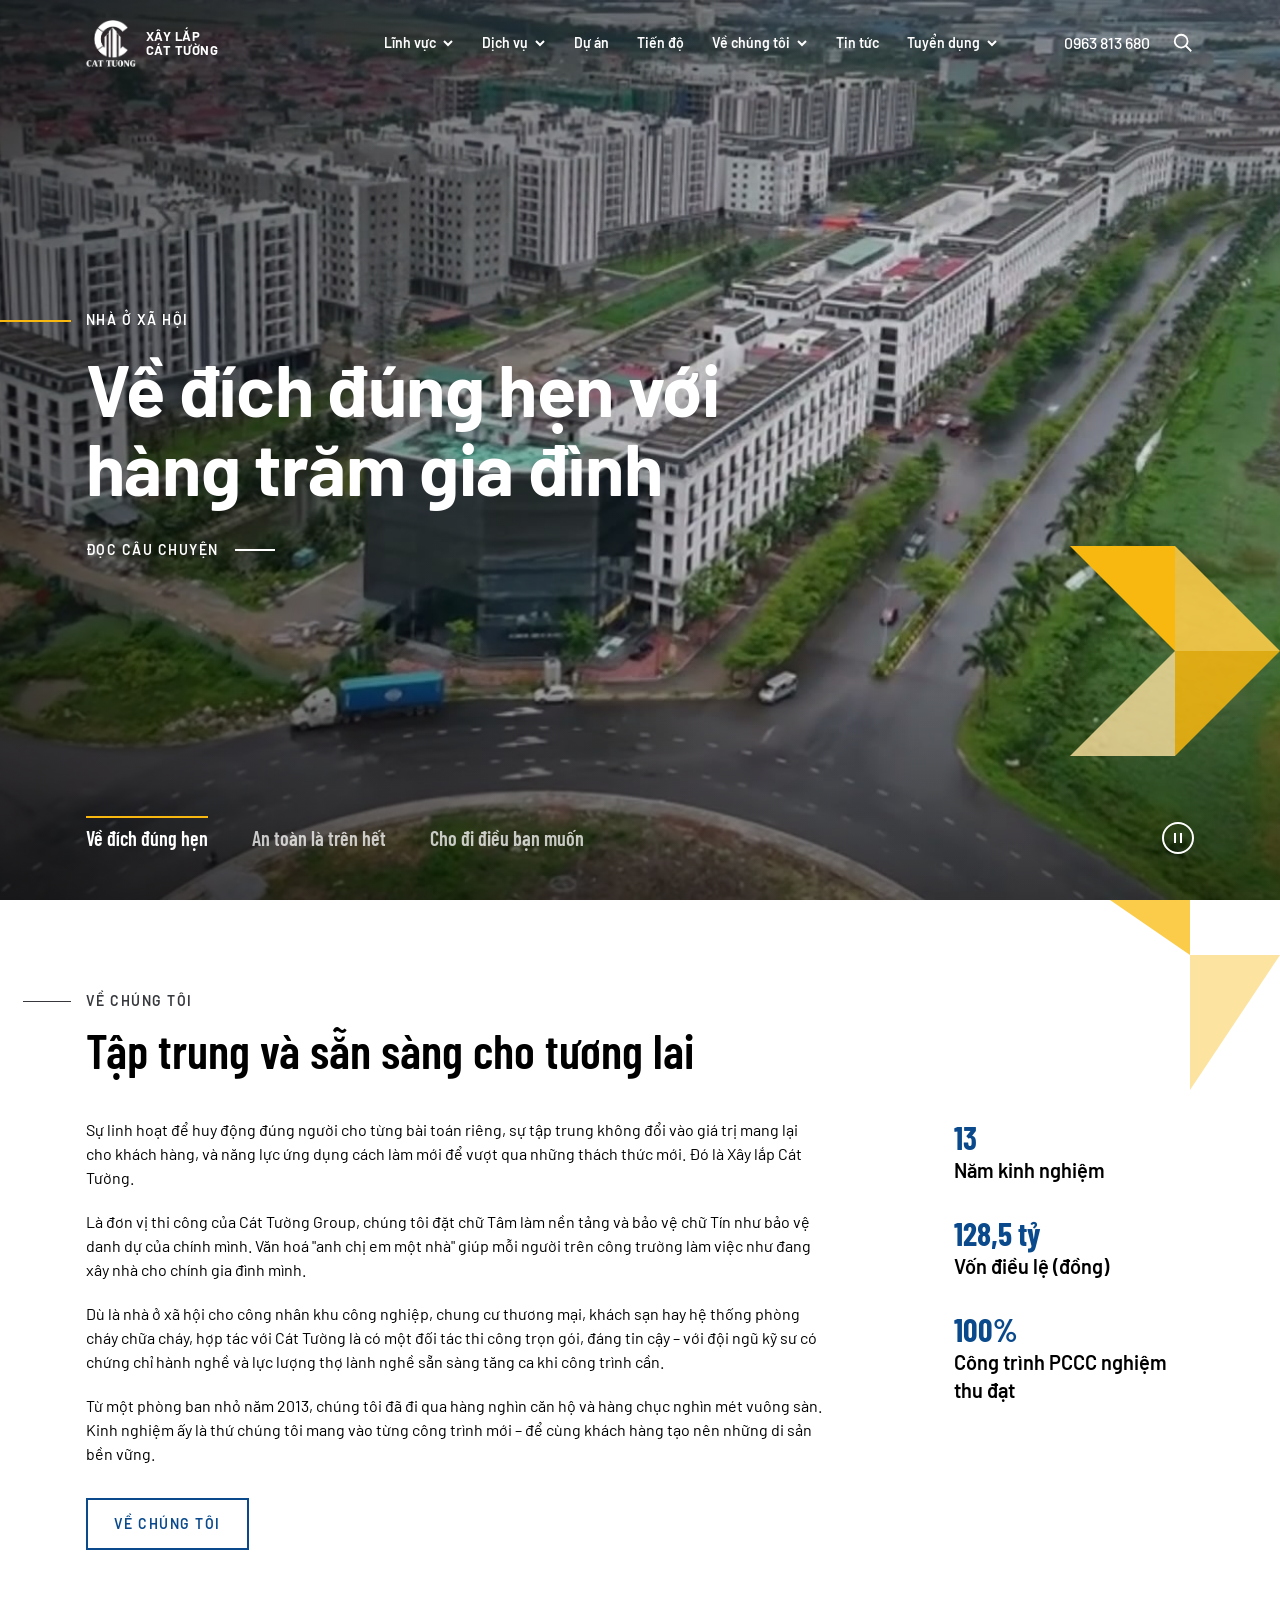
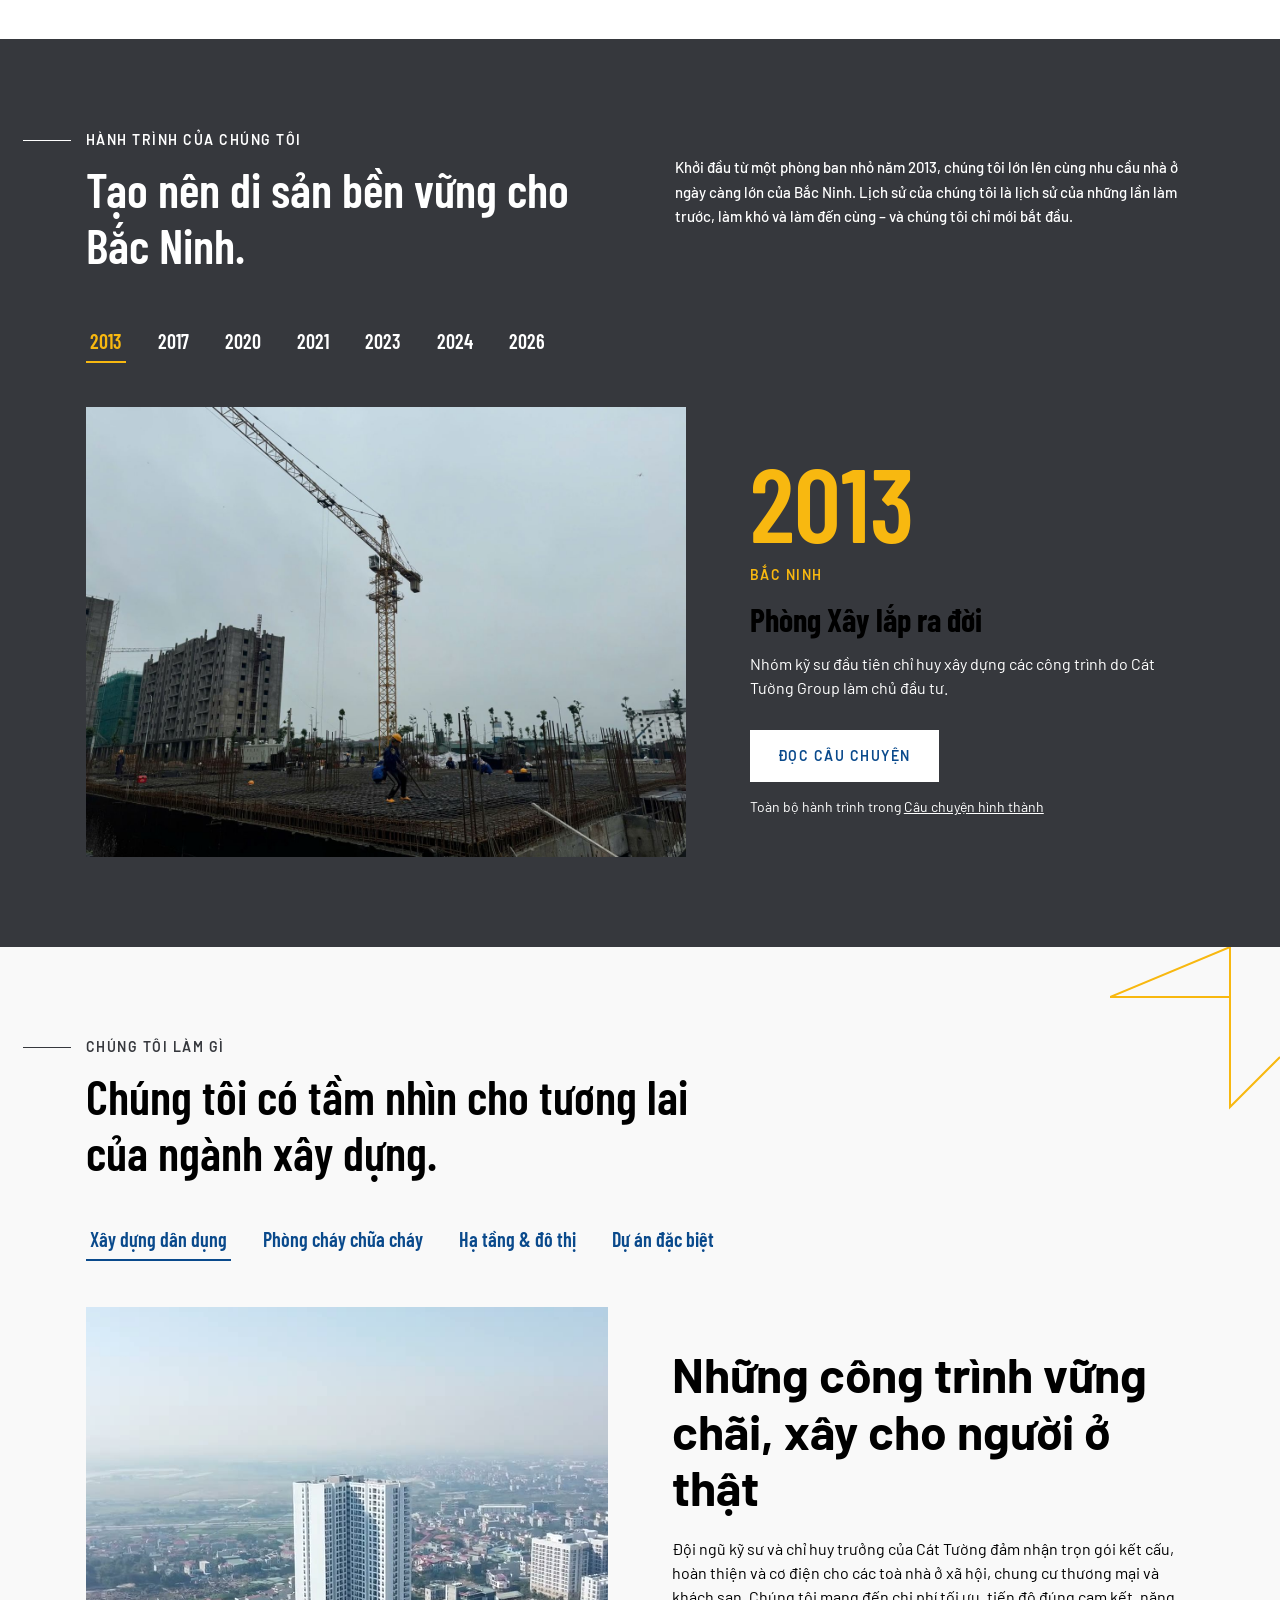
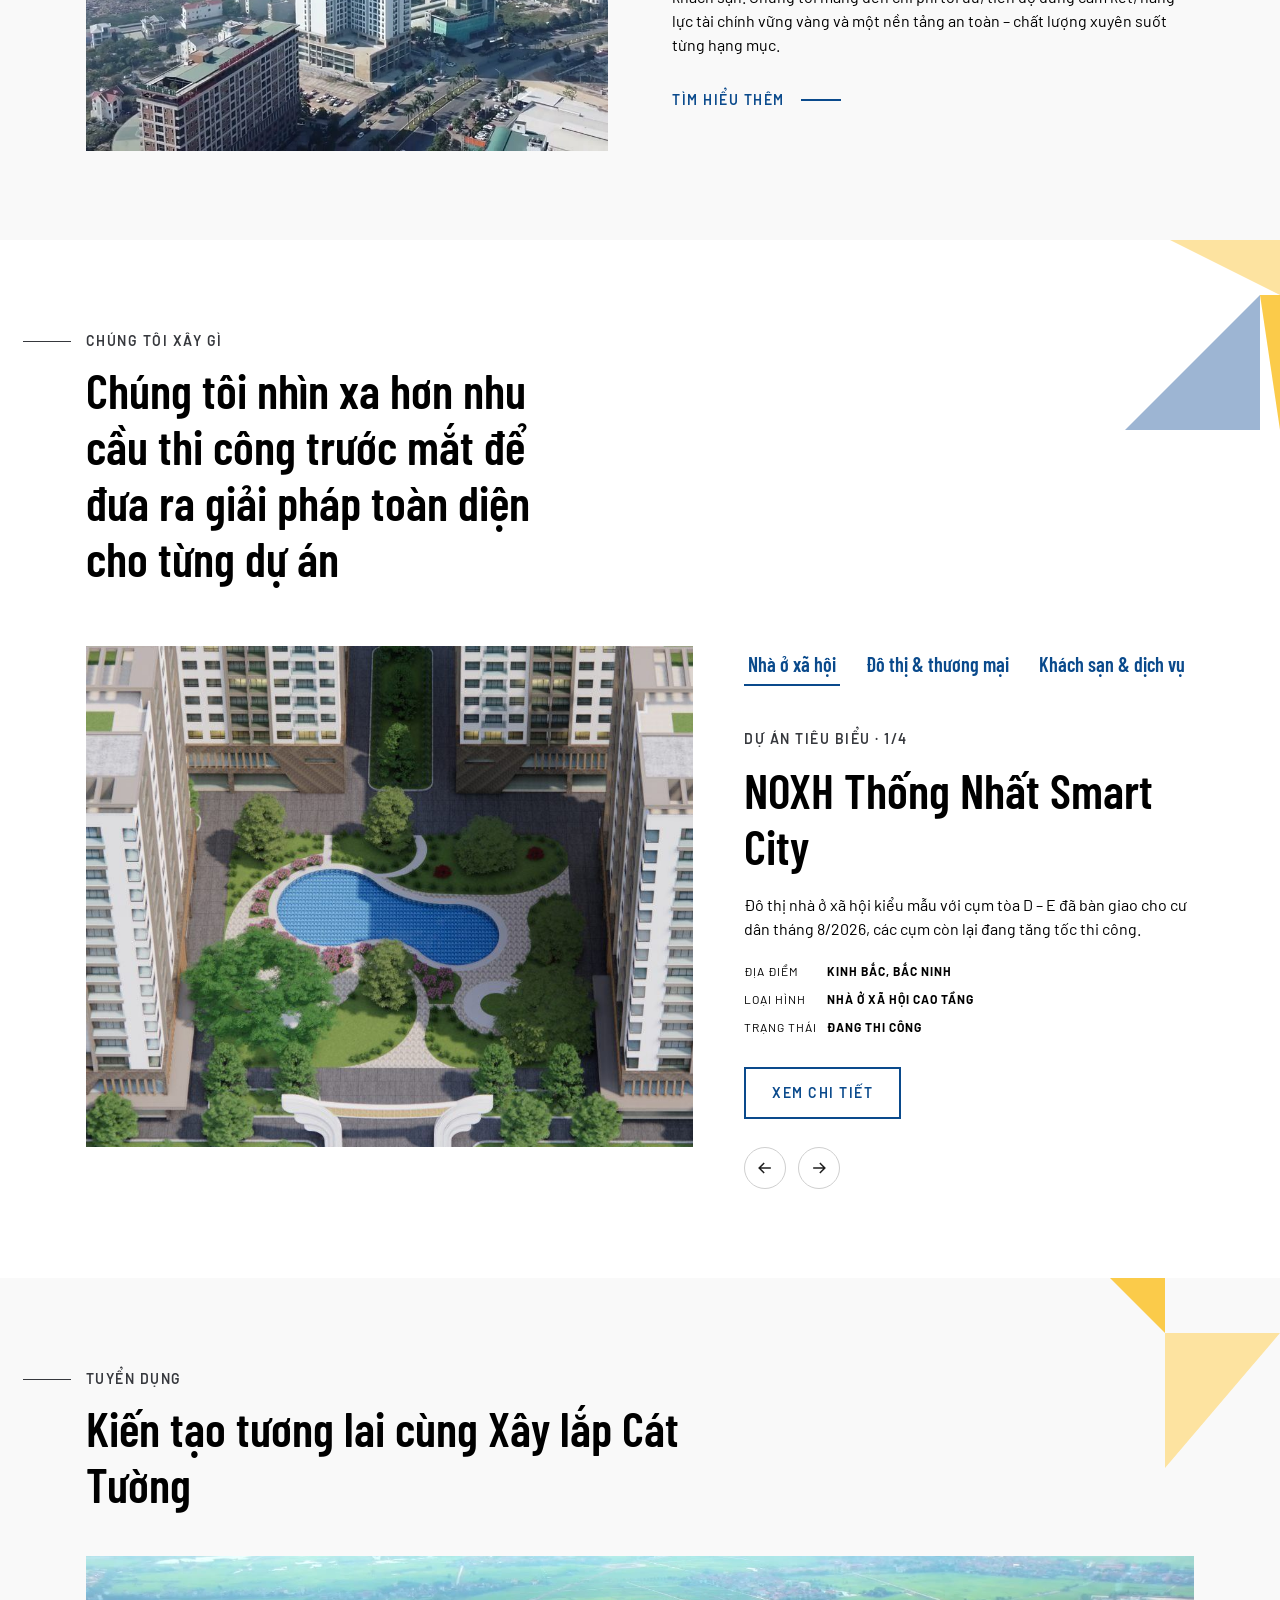
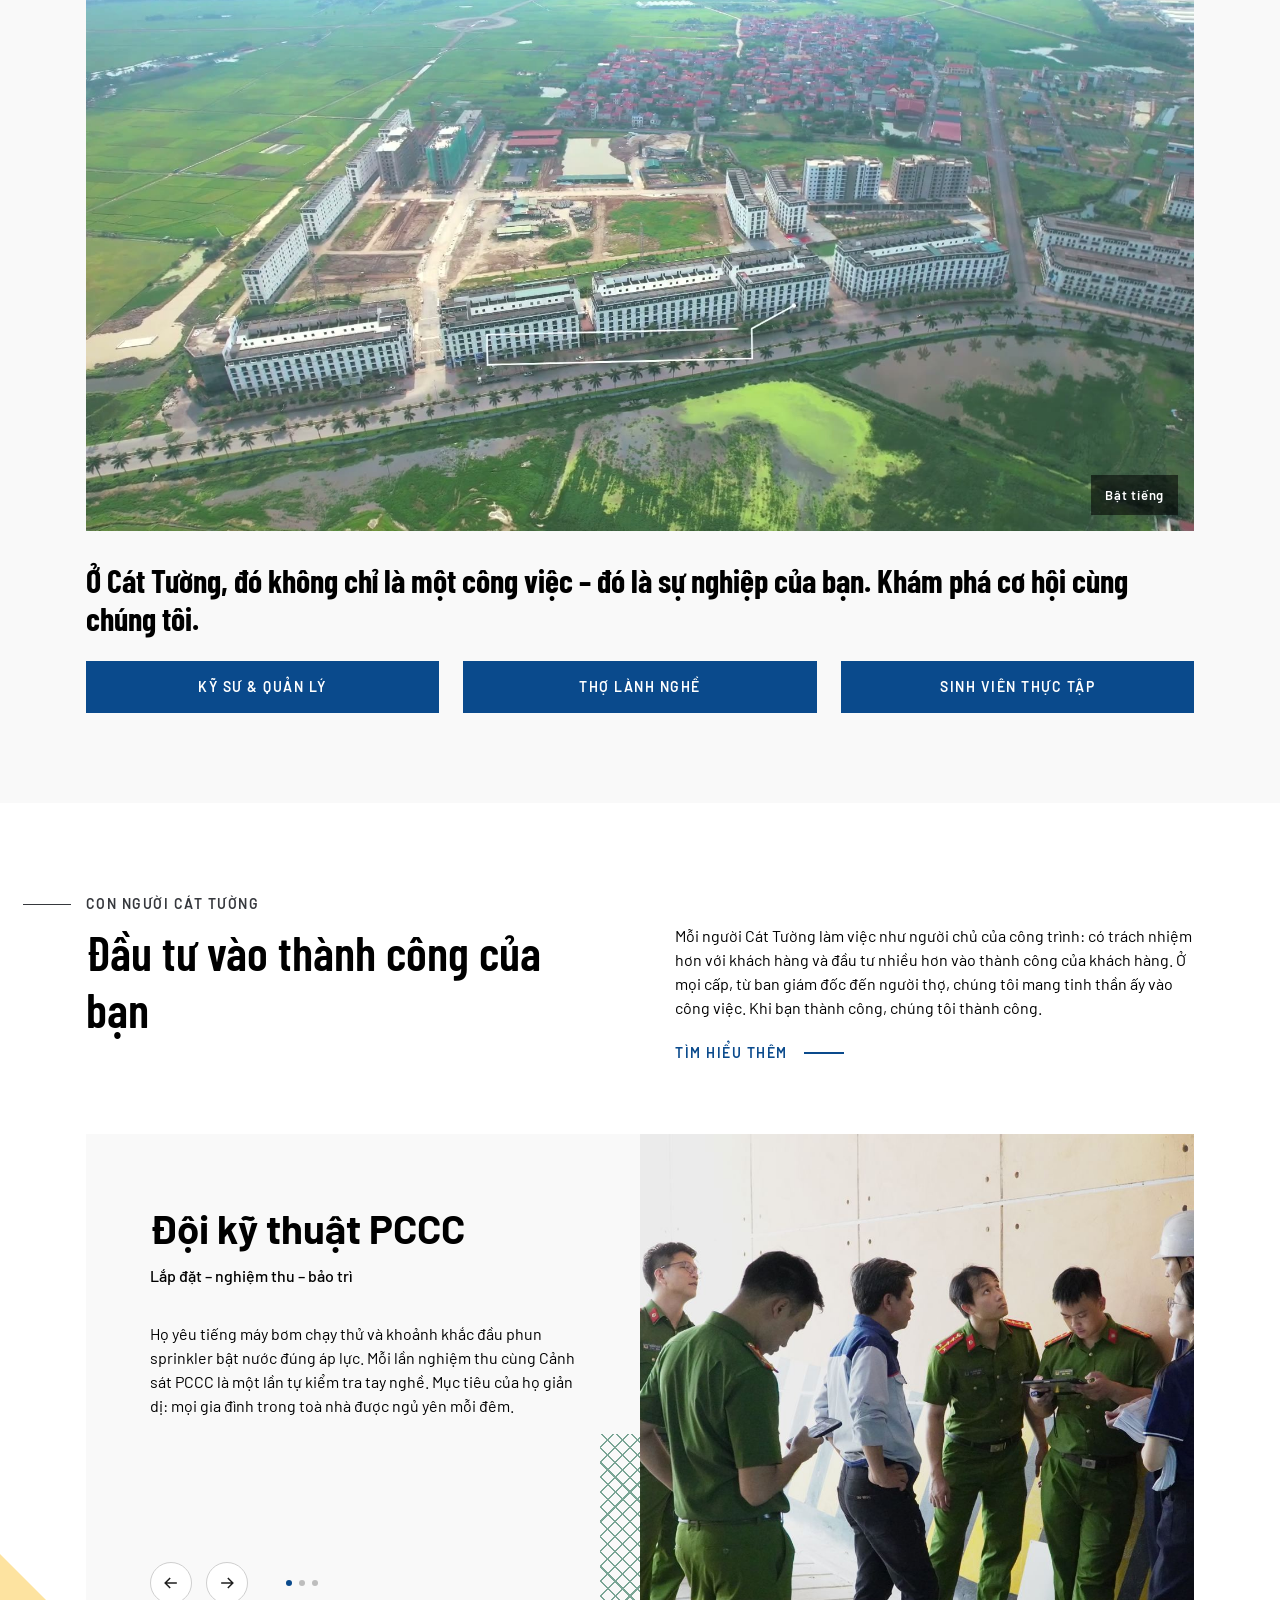
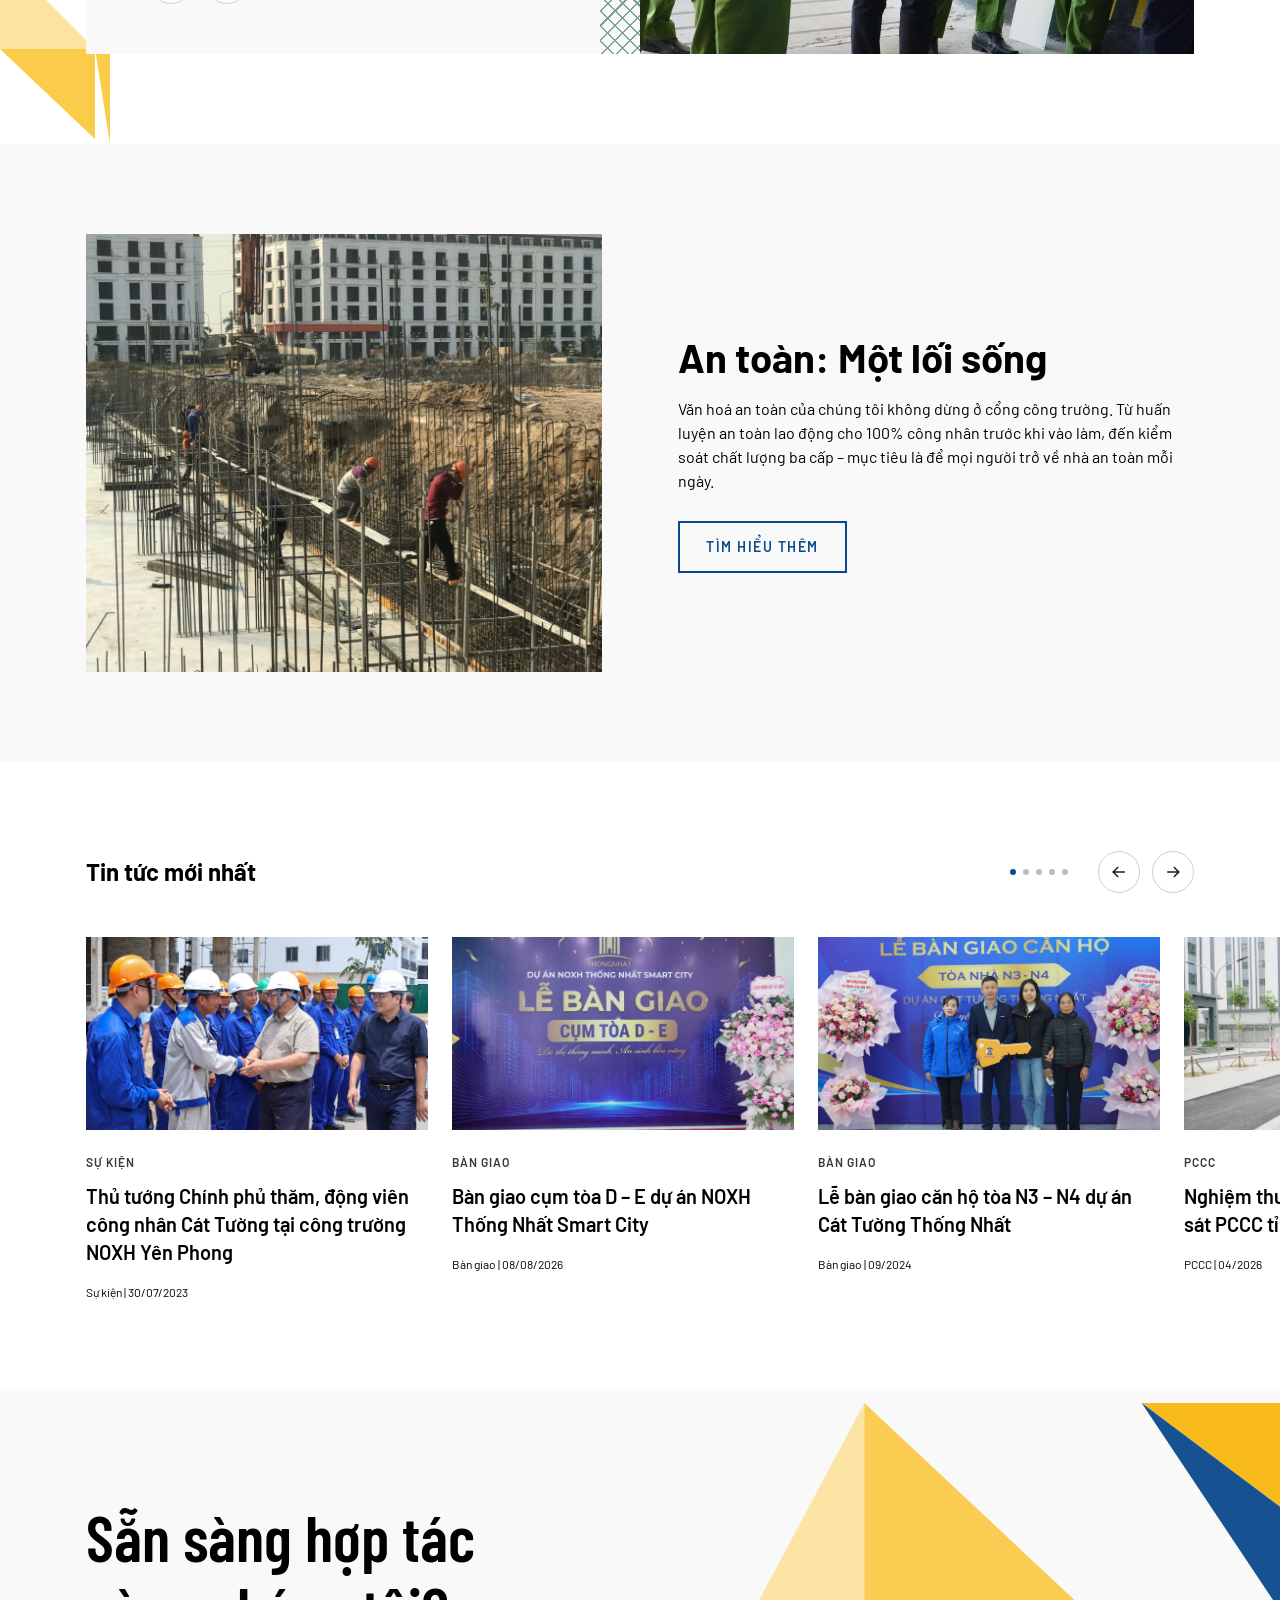
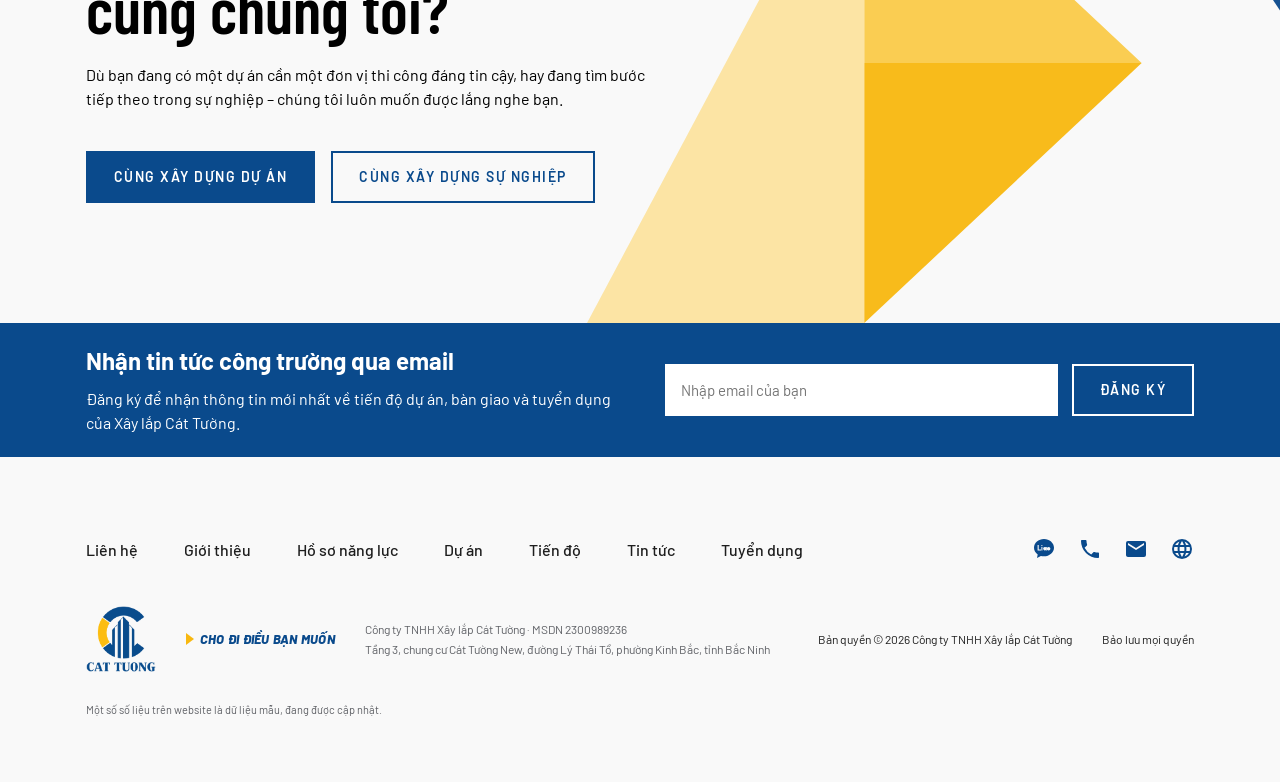
==== commit 4aabc411: "TVC tu chay (720p khong tieng, bam de xem co tieng); muc Nhung cong trinh dung video toa thap Co-Aut" ====
--- a/index.html
+++ b/index.html
@@ -7,7 +7,7 @@
 <link rel="icon" href="img/logo.png">
 <link rel="preconnect" href="https://fonts.googleapis.com"><link rel="preconnect" href="https://fonts.gstatic.com" crossorigin>
 <link href="https://fonts.googleapis.com/css2?family=Barlow:ital,wght@0,400;0,500;0,600;0,700;0,800;1,400;1,800&family=Barlow+Condensed:wght@500;600;700&display=swap" rel="stylesheet">
-<link rel="stylesheet" href="assets/style.css">
+<link rel="stylesheet" href="assets/style.css?v=navy4">
 </head>
 <body data-page="home">
 <main id="main">
@@ -75,7 +75,7 @@
     <h2 class="h2 rv">Chúng tôi có tầm nhìn cho tương lai của ngành xây dựng.</h2>
     <div class="tabs tabs-g" data-pane="wwd"><button class="on">Xây dựng dân dụng</button><button>Phòng cháy chữa cháy</button><button>Hạ tầng & đô thị</button><button>Dự án đặc biệt</button></div>
     <div id="wwd">
-      <div class="pane on"><video autoplay muted loop playsinline preload="metadata" poster="media/flycam-noxh.jpg?v=2" aria-label="Flycam khu nhà ở xã hội Cát Tường"><source src="media/flycam-noxh.mp4?v=2" type="video/mp4"></video><div><h3>Những công trình vững chãi, xây cho người ở thật</h3><p>Đội ngũ kỹ sư và chỉ huy trưởng của Cát Tường đảm nhận trọn gói kết cấu, hoàn thiện và cơ điện cho các toà nhà ở xã hội, chung cư thương mại và khách sạn. Chúng tôi mang đến chi phí tối ưu, tiến độ đúng cam kết, năng lực tài chính vững vàng và một nền tảng an toàn – chất lượng xuyên suốt từng hạng mục.</p><a class="arr" href="kinh-nghiem.html#linh-vuc">Tìm hiểu thêm</a></div></div>
+      <div class="pane on"><video autoplay muted loop playsinline preload="metadata" poster="media/flycam-thap.jpg" aria-label="Flycam công trình cao tầng tại Bắc Ninh"><source src="media/flycam-thap.mp4" type="video/mp4"></video><div><h3>Những công trình vững chãi, xây cho người ở thật</h3><p>Đội ngũ kỹ sư và chỉ huy trưởng của Cát Tường đảm nhận trọn gói kết cấu, hoàn thiện và cơ điện cho các toà nhà ở xã hội, chung cư thương mại và khách sạn. Chúng tôi mang đến chi phí tối ưu, tiến độ đúng cam kết, năng lực tài chính vững vàng và một nền tảng an toàn – chất lượng xuyên suốt từng hạng mục.</p><a class="arr" href="kinh-nghiem.html#linh-vuc">Tìm hiểu thêm</a></div></div>
       <div class="pane"><img src="img/pccc-phong-bom.jpg" alt="Phòng bơm PCCC" loading="lazy"><div><h3>Hệ thống PCCC bảo vệ hàng nghìn gia đình</h3><p>Từ năm 2020, Cát Tường thiết kế, lắp đặt, nghiệm thu và bảo trì hệ thống phòng cháy chữa cháy: phòng bơm, sprinkler, báo cháy tự động, tủ điều khiển. Các cán bộ chủ chốt có chứng chỉ PCCC do Cục C07 cấp, đội kỹ thuật sẵn sàng ứng cứu sự cố 24/7.</p><a class="arr" href="kinh-nghiem.html#linh-vuc">Tìm hiểu thêm</a></div></div>
       <div class="pane"><img src="img/sc-05.jpg" alt="Cát Tường Smart City Yên Phong" loading="lazy"><div><h3>Hạ tầng đồng bộ cho những khu đô thị mới</h3><p>Cùng Cát Tường Group, chúng tôi thi công hạ tầng kỹ thuật, nhà phố thương mại và chung cư cho các khu đô thị như Cát Tường Smart City Yên Phong – nơi Thủ tướng Chính phủ về thăm, động viên công nhân năm 2023.</p><a class="arr" href="du-an-chi-tiet.html?id=cat-tuong-smart-city">Tìm hiểu thêm</a></div></div>
       <div class="pane"><img src="img/dhp2.jpg" alt="Phối cảnh Khu nhà ở Đại Hưng Phát" loading="lazy"><div><h3>Những công trình biểu tượng sắp thành hình</h3><p>Khách sạn cao tầng Cát Tường Sky, Viện dưỡng lão Cát Tường, Khu nhà ở Đại Hưng Phát – những dự án đang chuẩn bị triển khai, đòi hỏi kinh nghiệm tổng hợp từ kết cấu cao tầng đến hệ thống kỹ thuật phức tạp.</p><a class="arr" href="du-an.html#plan">Tìm hiểu thêm</a></div></div>
@@ -106,7 +106,7 @@
   <div class="wrap">
     <span class="eyebrow rv">Tuyển dụng</span>
     <h2 class="h2 rv">Kiến tạo tương lai cùng Xây lắp Cát Tường</h2>
-    <button class="vid rv" id="playTvc" aria-label="Xem video Cát Tường – Khơi nguồn thịnh vượng"><img src="media/tvc1080.jpg" alt="" loading="lazy"><i></i></button>
+    <div class="vid rv" id="playTvc" role="button" tabindex="0" aria-label="Video Cát Tường – Khơi nguồn thịnh vượng (bấm để xem có tiếng)"><video muted loop playsinline preload="none" poster="media/tvc1080.jpg"><source src="media/tvc720-loop.mp4" type="video/mp4"></video><span class="snd">Bật tiếng</span></div>
     <p class="career-line rv">Ở Cát Tường, đó không chỉ là một công việc – đó là sự nghiệp của bạn. Khám phá cơ hội cùng chúng tôi.</p>
     <div class="cbtns rv"><a class="btn btn-p" href="tuyen-dung.html#vi-tri">Kỹ sư & quản lý</a><a class="btn btn-p" href="tuyen-dung.html#vi-tri">Thợ lành nghề</a><a class="btn btn-p" href="tuyen-dung.html#vi-tri">Sinh viên thực tập</a></div>
   </div>
@@ -153,7 +153,7 @@
 <div class="vmodal" id="vm"><button aria-label="Đóng video">×</button><video controls preload="none" poster="media/tvc1080.jpg"><source src="media/tvc1080.mp4" type="video/mp4"></video></div>
 
 <script>document.write('<scr'+'ipt src="assets/data.js?v='+Math.floor(Date.now()/60000)+'"></scr'+'ipt>')</script>
-<script src="assets/app.js"></script>
+<script src="assets/app.js?v=navy4"></script>
 <script>
 const {projects,news}=CT, I=ctImg;
 const $=s=>document.querySelector(s), $$=s=>[...document.querySelectorAll(s)];
@@ -215,9 +215,12 @@
 
 // video tuyển dụng
 const vm=$('#vm'),vv=vm.querySelector('video');
-$('#playTvc').onclick=()=>{vm.classList.add('on');vv.play()};
-vm.querySelector('button').onclick=()=>{vv.pause();vm.classList.remove('on')};
-vm.onclick=e=>{if(e.target===vm){vv.pause();vm.classList.remove('on')}};
+const tv=$('#playTvc'),tvv=tv.querySelector('video');
+new IntersectionObserver(([e])=>{e.isIntersecting?tvv.play().catch(()=>{}):tvv.pause()},{threshold:.25}).observe(tv);
+tv.onclick=()=>{tvv.pause();vm.classList.add('on');vv.currentTime=0;vv.play()};
+const closeVm=()=>{vv.pause();vm.classList.remove('on');tvv.play().catch(()=>{})};
+vm.querySelector('button').onclick=closeVm;
+vm.onclick=e=>{if(e.target===vm)closeVm()};
 ctObserve();
 </script>
 </body>
--- a/assets/style.css
+++ b/assets/style.css
@@ -752,6 +752,8 @@
 /* ---------- CAREERS ---------- */
 .vid{position:relative;display:block;width:100%;aspect-ratio:16/8.3;background:#727272;overflow:hidden;margin:44px 0 30px}
 .vid img{width:100%;height:100%;object-fit:cover;opacity:.75;transition:transform .8s}
+.vid{cursor:pointer}.vid video{width:100%;height:100%;object-fit:cover}
+.vid .snd{position:absolute;right:16px;bottom:16px;background:rgba(0,0,0,.55);color:#fff;font-size:13px;font-weight:600;letter-spacing:.06em;padding:8px 14px}
 .vid:hover img{transform:scale(1.03)}
 .vid i{position:absolute;left:50%;top:50%;width:78px;height:78px;margin:-39px 0 0 -39px;border-radius:50%;background:#fff}
 .vid i::after{content:"";position:absolute;left:31px;top:24px;border-left:22px solid #000;border-top:15px solid transparent;border-bottom:15px solid transparent}
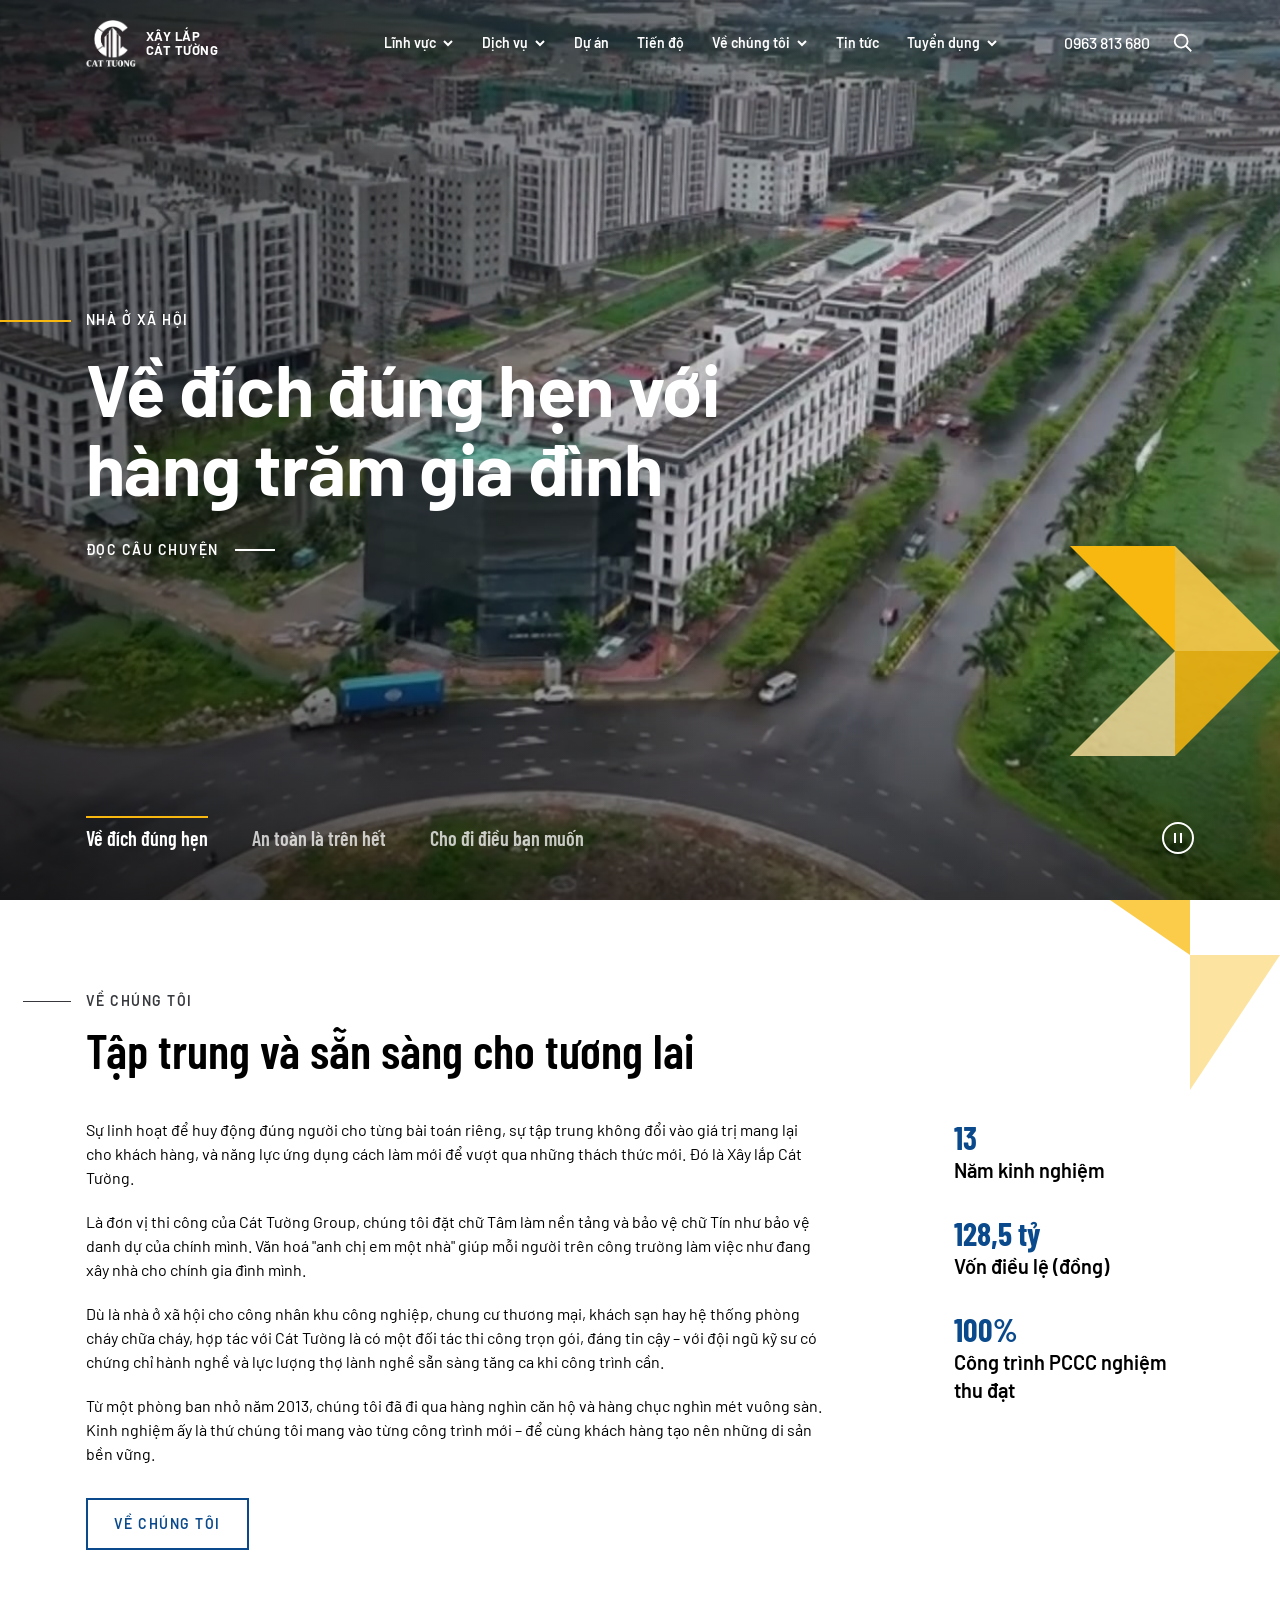
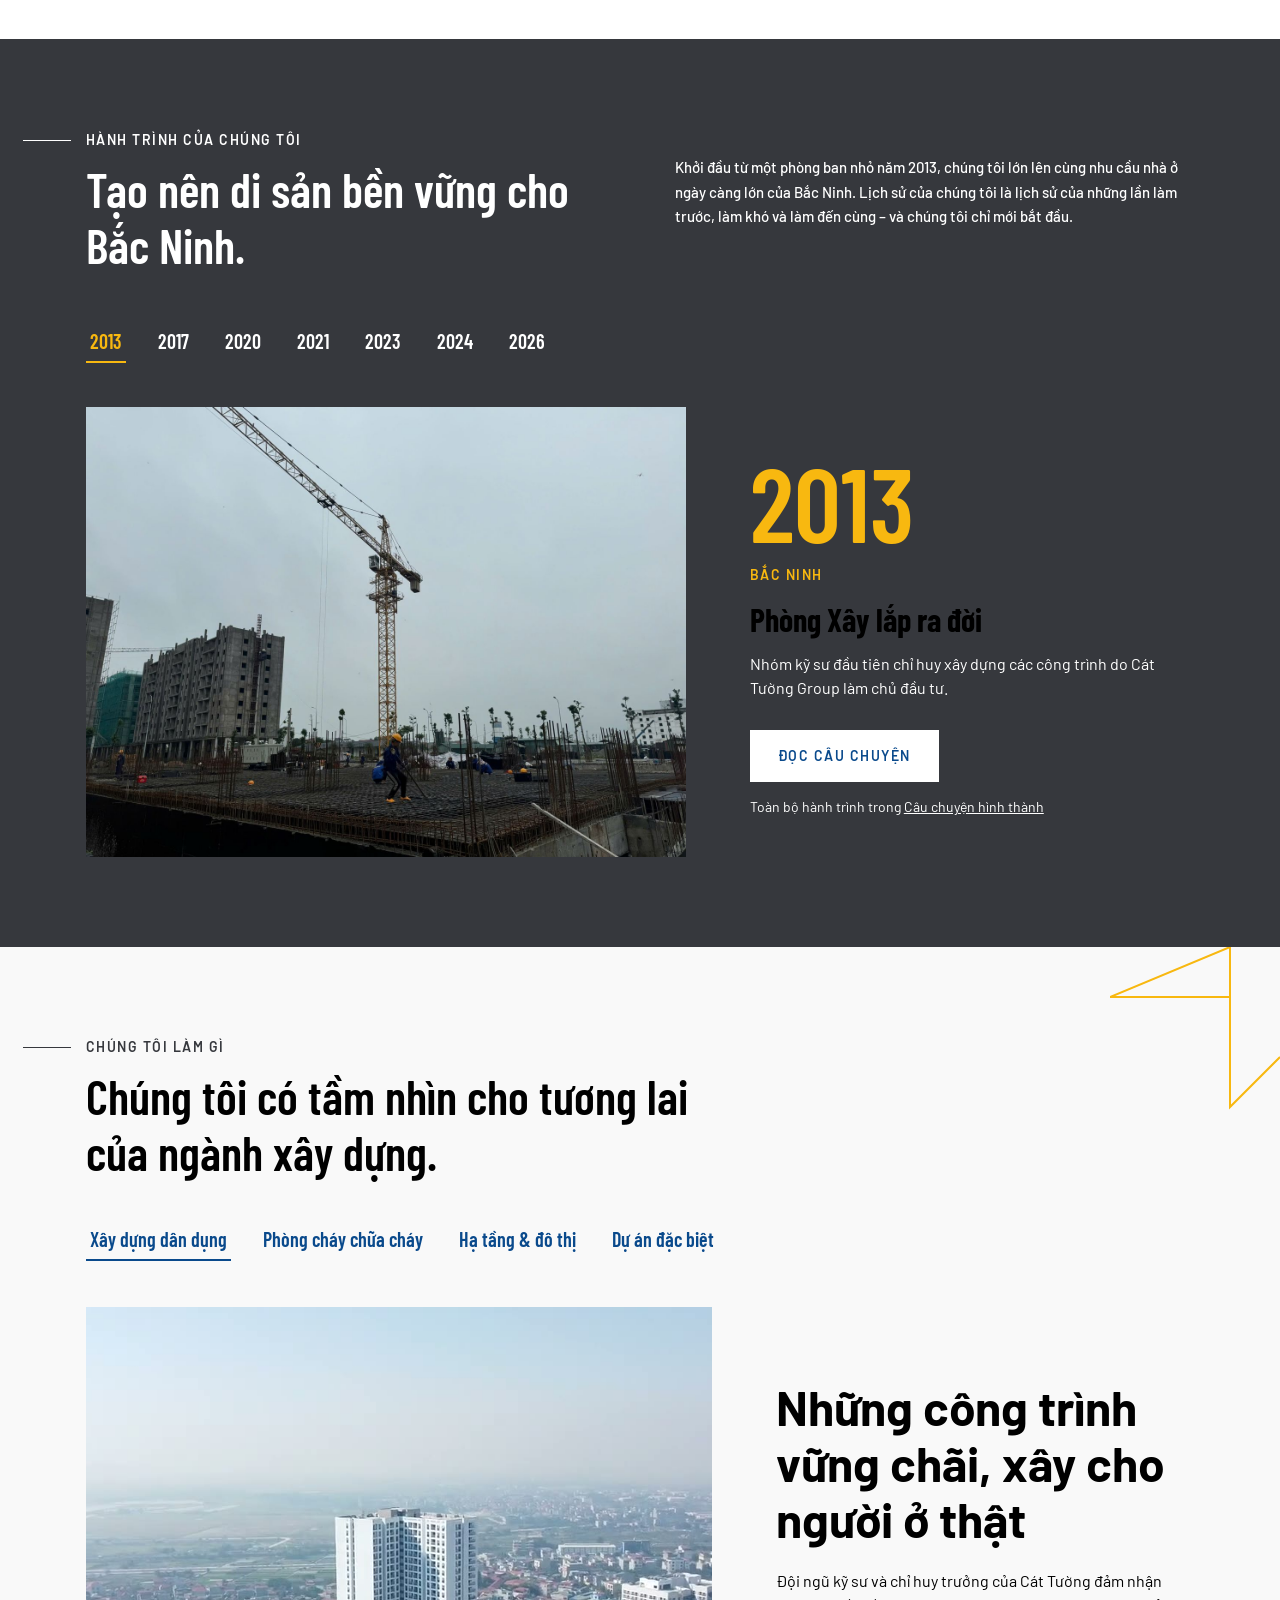
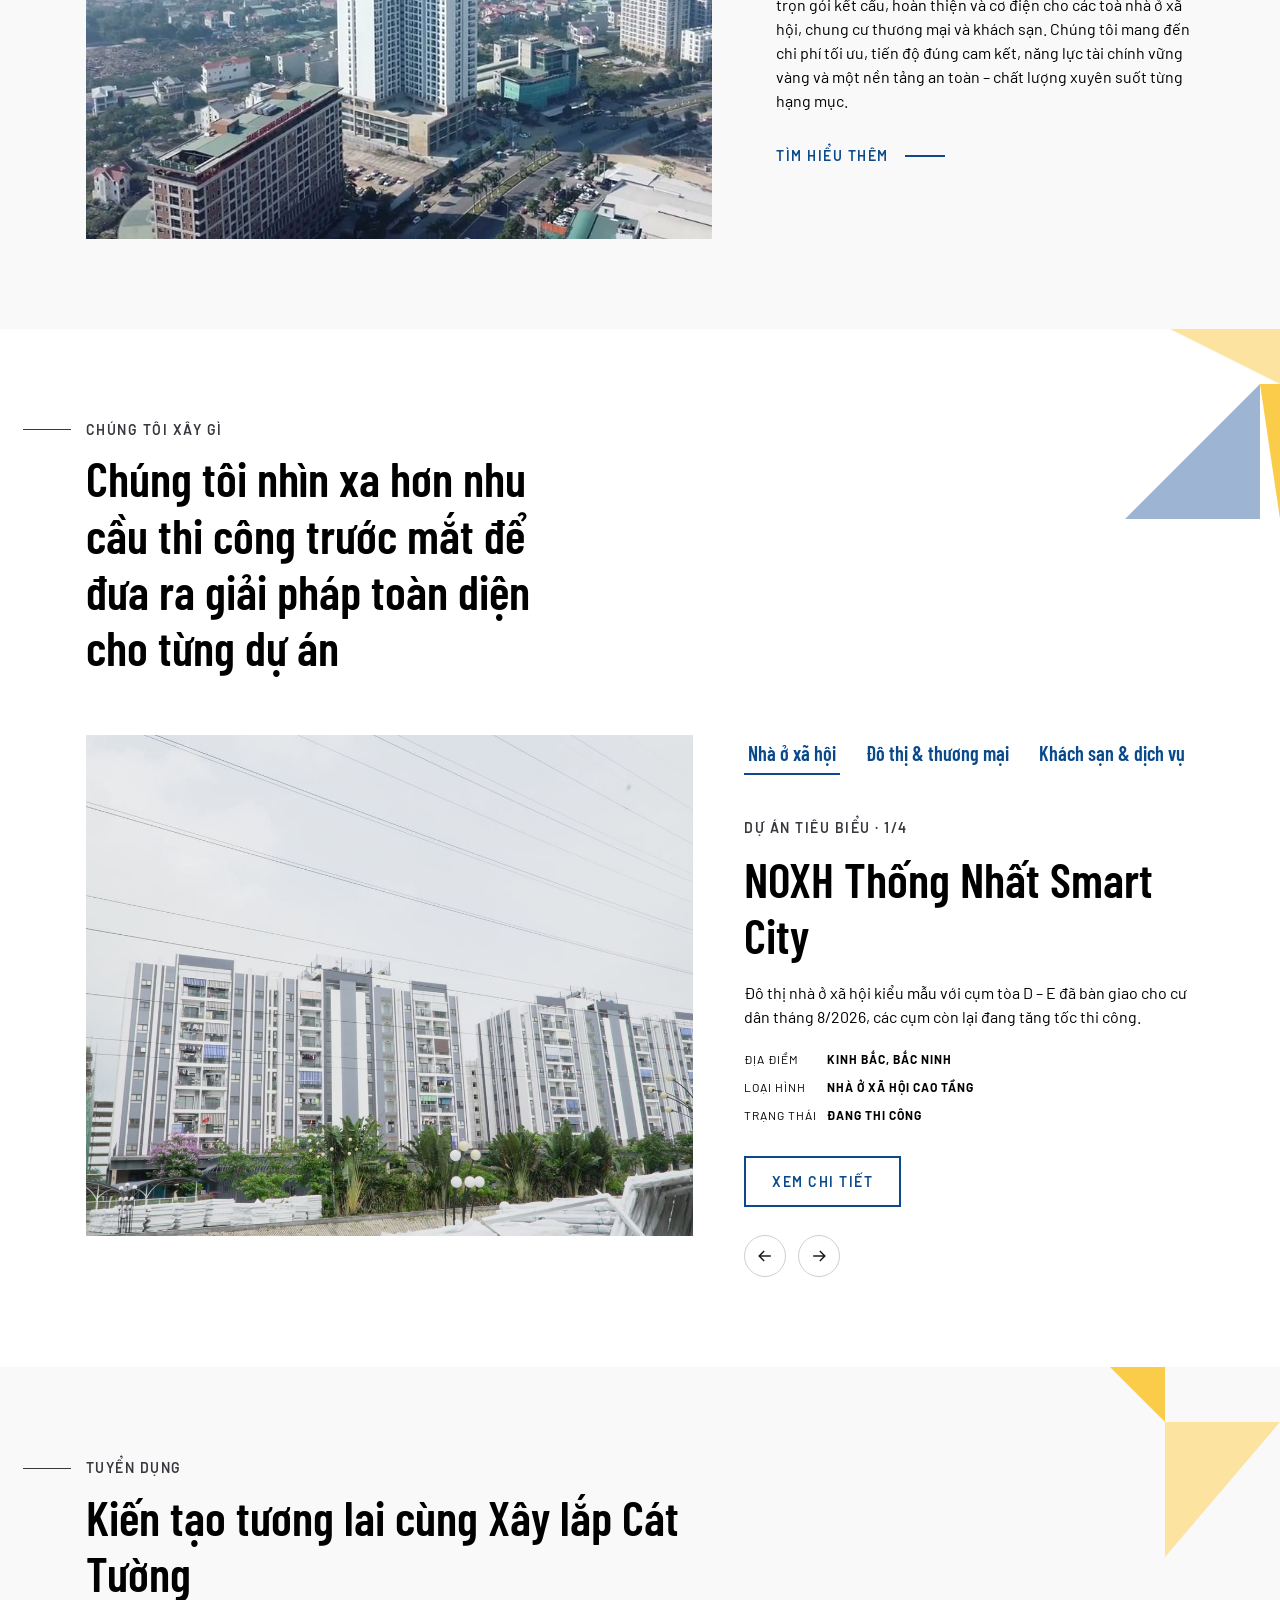
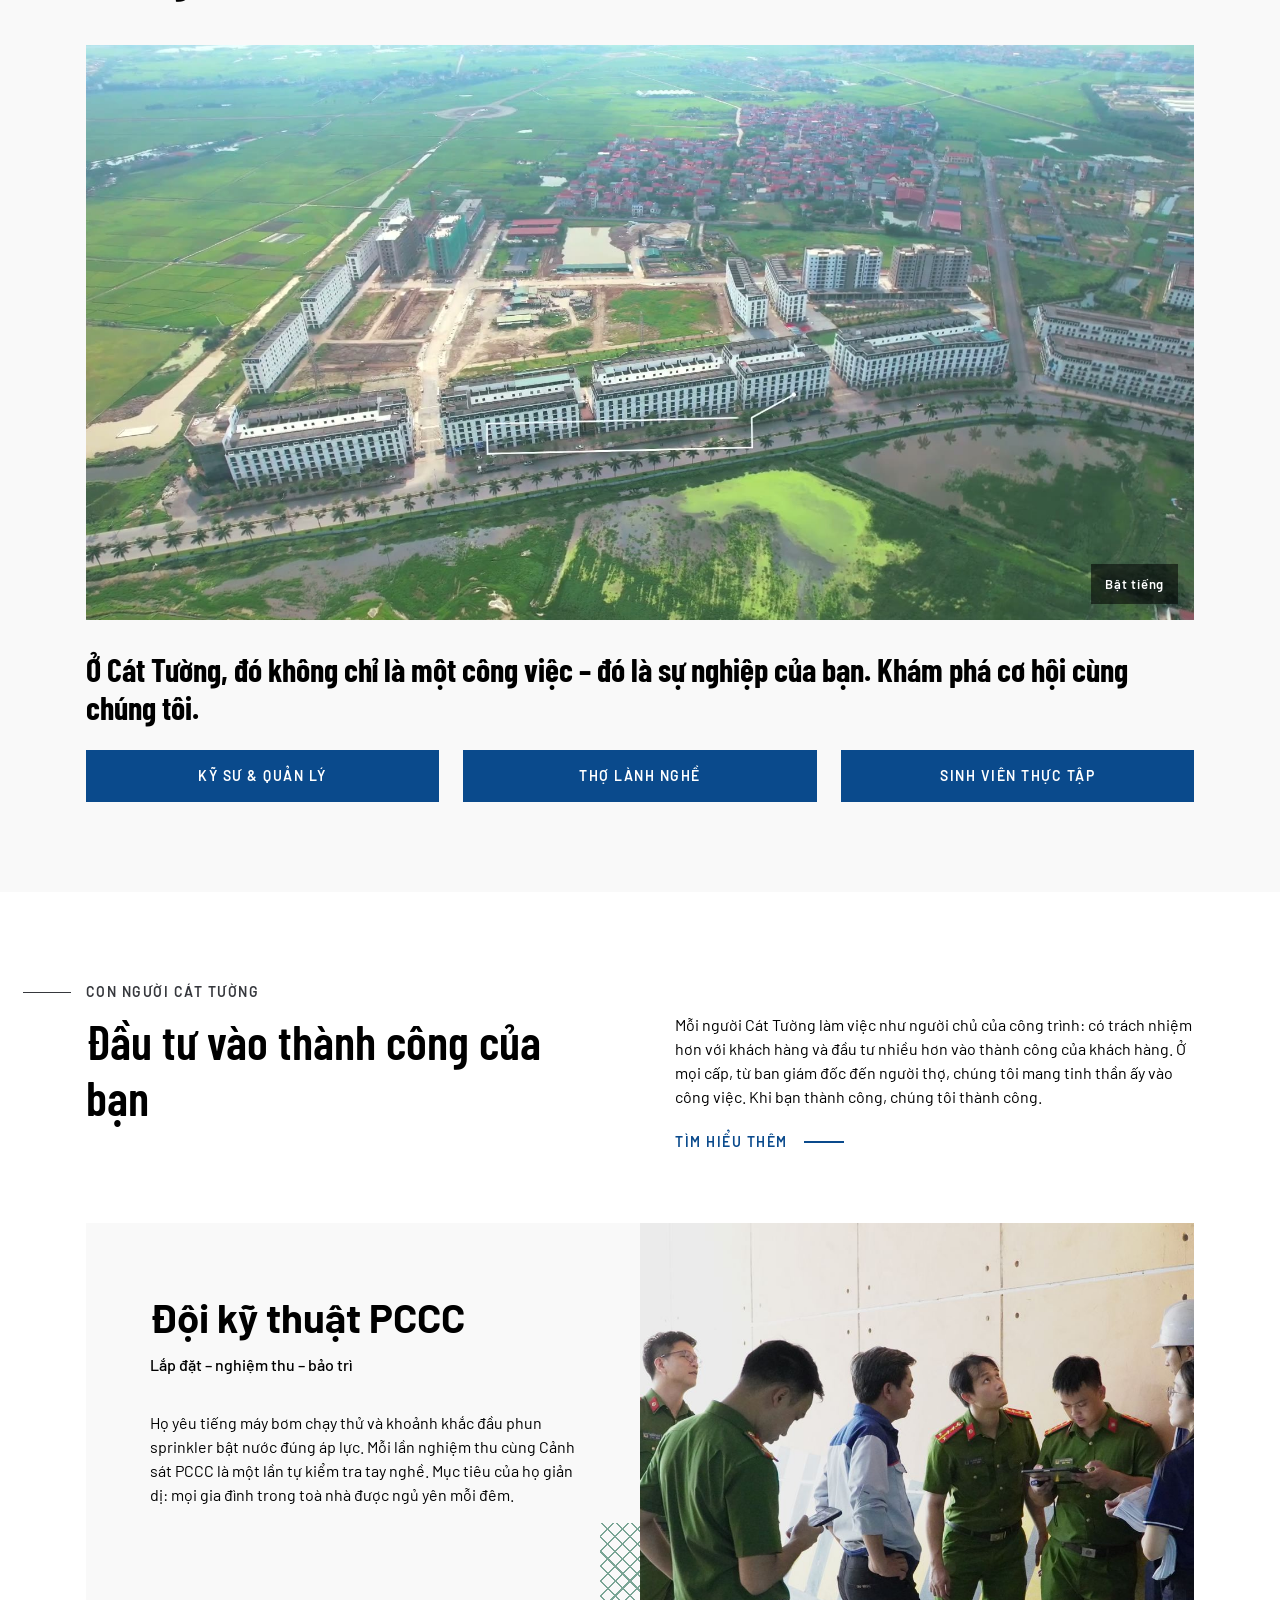
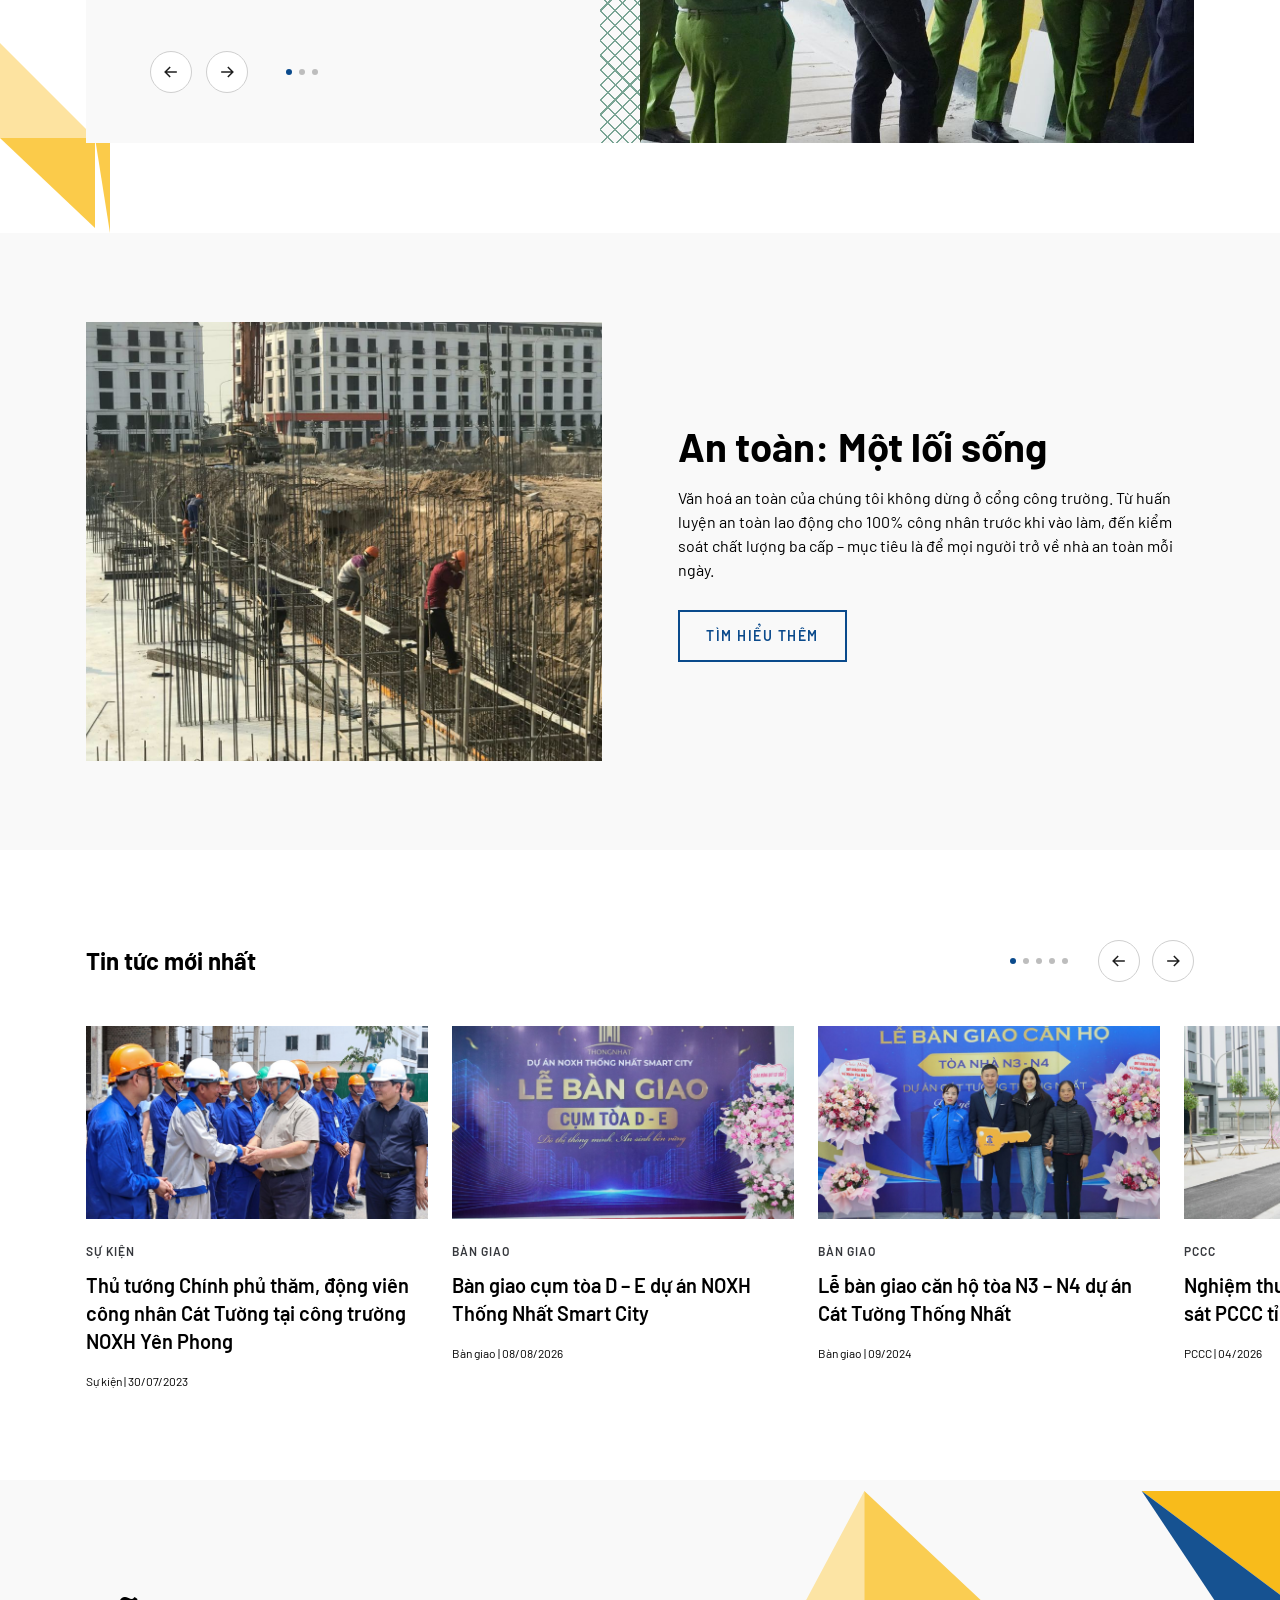
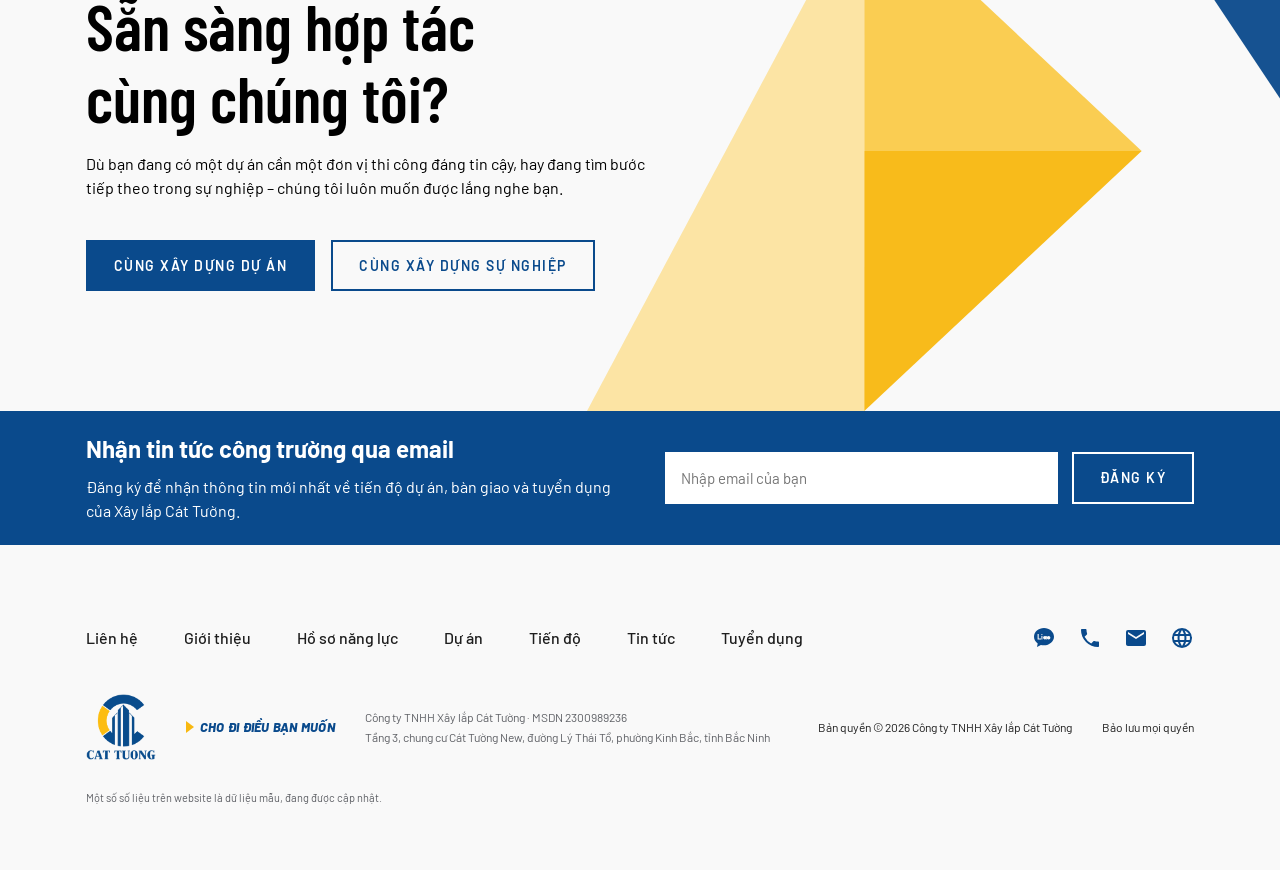
==== commit 41606a2e: "Muc Nhung cong trinh: video to hon; anh bia Thong Nhat Smart City doi sang tns-4 Co-Authored-By: Cla" ====
--- a/index.html
+++ b/index.html
@@ -7,7 +7,7 @@
 <link rel="icon" href="img/logo.png">
 <link rel="preconnect" href="https://fonts.googleapis.com"><link rel="preconnect" href="https://fonts.gstatic.com" crossorigin>
 <link href="https://fonts.googleapis.com/css2?family=Barlow:ital,wght@0,400;0,500;0,600;0,700;0,800;1,400;1,800&family=Barlow+Condensed:wght@500;600;700&display=swap" rel="stylesheet">
-<link rel="stylesheet" href="assets/style.css?v=navy4">
+<link rel="stylesheet" href="assets/style.css?v=navy5">
 </head>
 <body data-page="home">
 <main id="main">
@@ -153,7 +153,7 @@
 <div class="vmodal" id="vm"><button aria-label="Đóng video">×</button><video controls preload="none" poster="media/tvc1080.jpg"><source src="media/tvc1080.mp4" type="video/mp4"></video></div>
 
 <script>document.write('<scr'+'ipt src="assets/data.js?v='+Math.floor(Date.now()/60000)+'"></scr'+'ipt>')</script>
-<script src="assets/app.js?v=navy4"></script>
+<script src="assets/app.js?v=navy5"></script>
 <script>
 const {projects,news}=CT, I=ctImg;
 const $=s=>document.querySelector(s), $$=s=>[...document.querySelectorAll(s)];
--- a/assets/style.css
+++ b/assets/style.css
@@ -726,7 +726,7 @@
 /* ---------- WHAT WE DO / WHAT WE BUILD (tab + ảnh lớn) ---------- */
 .wwd .tabs{margin:40px 0 46px}
 .pane{display:none}.pane.on{display:grid;animation:fade .5s}
-.wwd .pane{grid-template-columns:1fr 1fr;gap:clamp(30px,5vw,70px);align-items:center}
+.wwd .pane{grid-template-columns:1.5fr 1fr;gap:clamp(30px,5vw,70px);align-items:center}
 .wwd .pane img,.wwd .pane video{width:100%;aspect-ratio:4/3.4;object-fit:cover}
 .pane h3{font-family:var(--f-head);font-weight:600;font-size:clamp(32px,3.2vw,46px);line-height:1.12;margin-bottom:22px}
 .pane p{font-size:15px;line-height:1.75;margin-bottom:30px;max-width:34em}
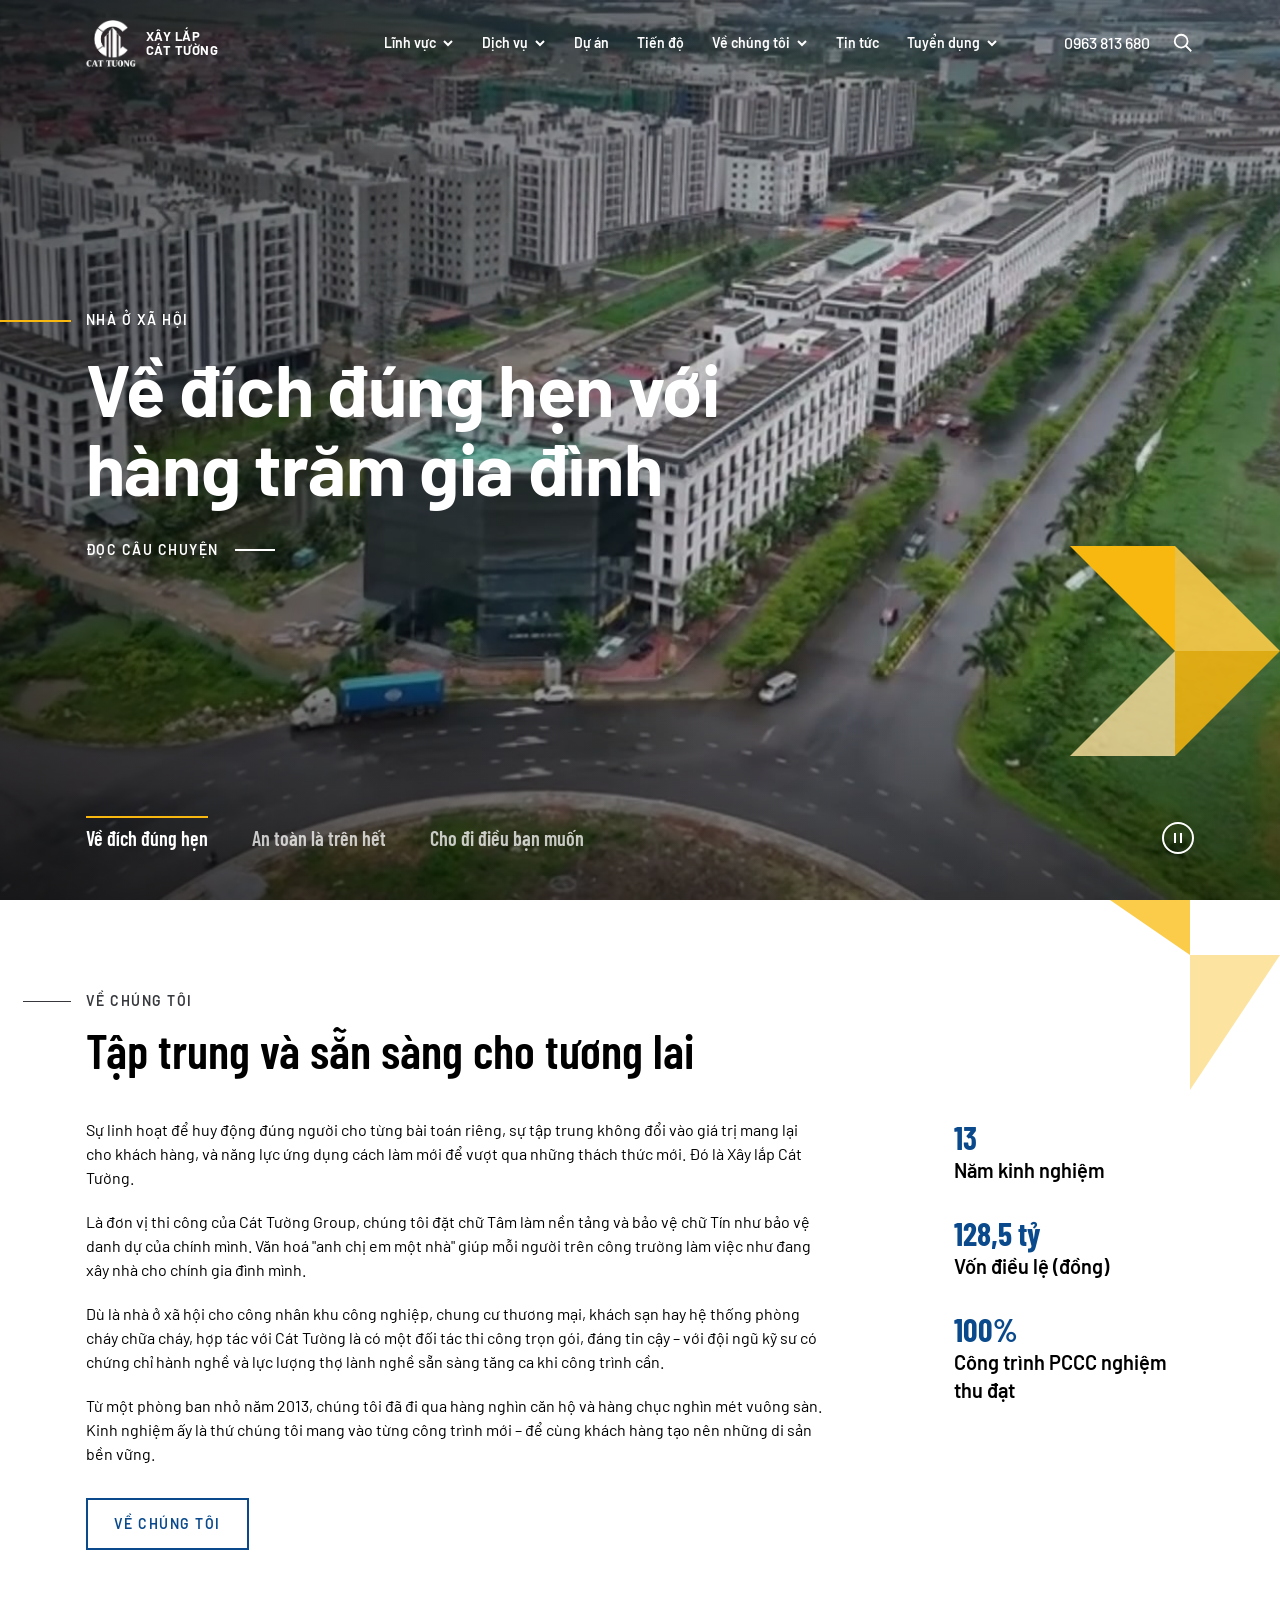
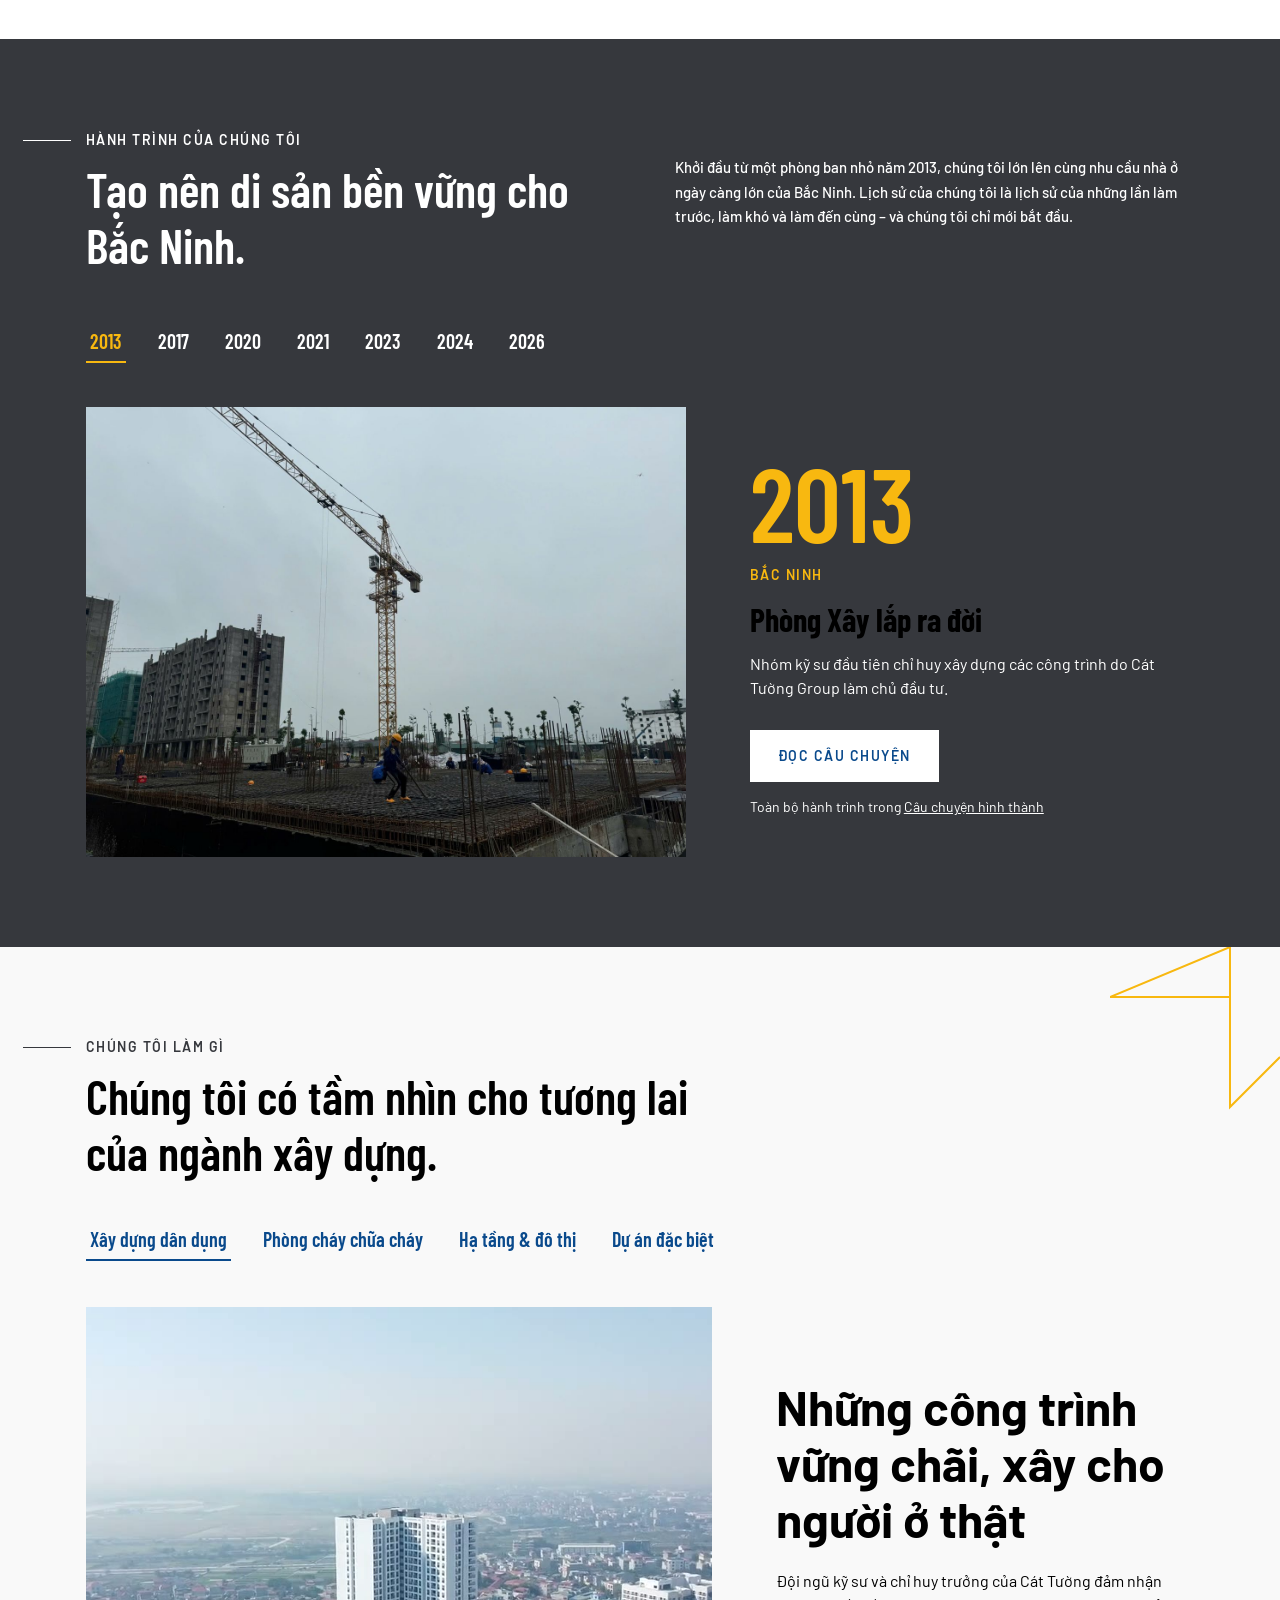
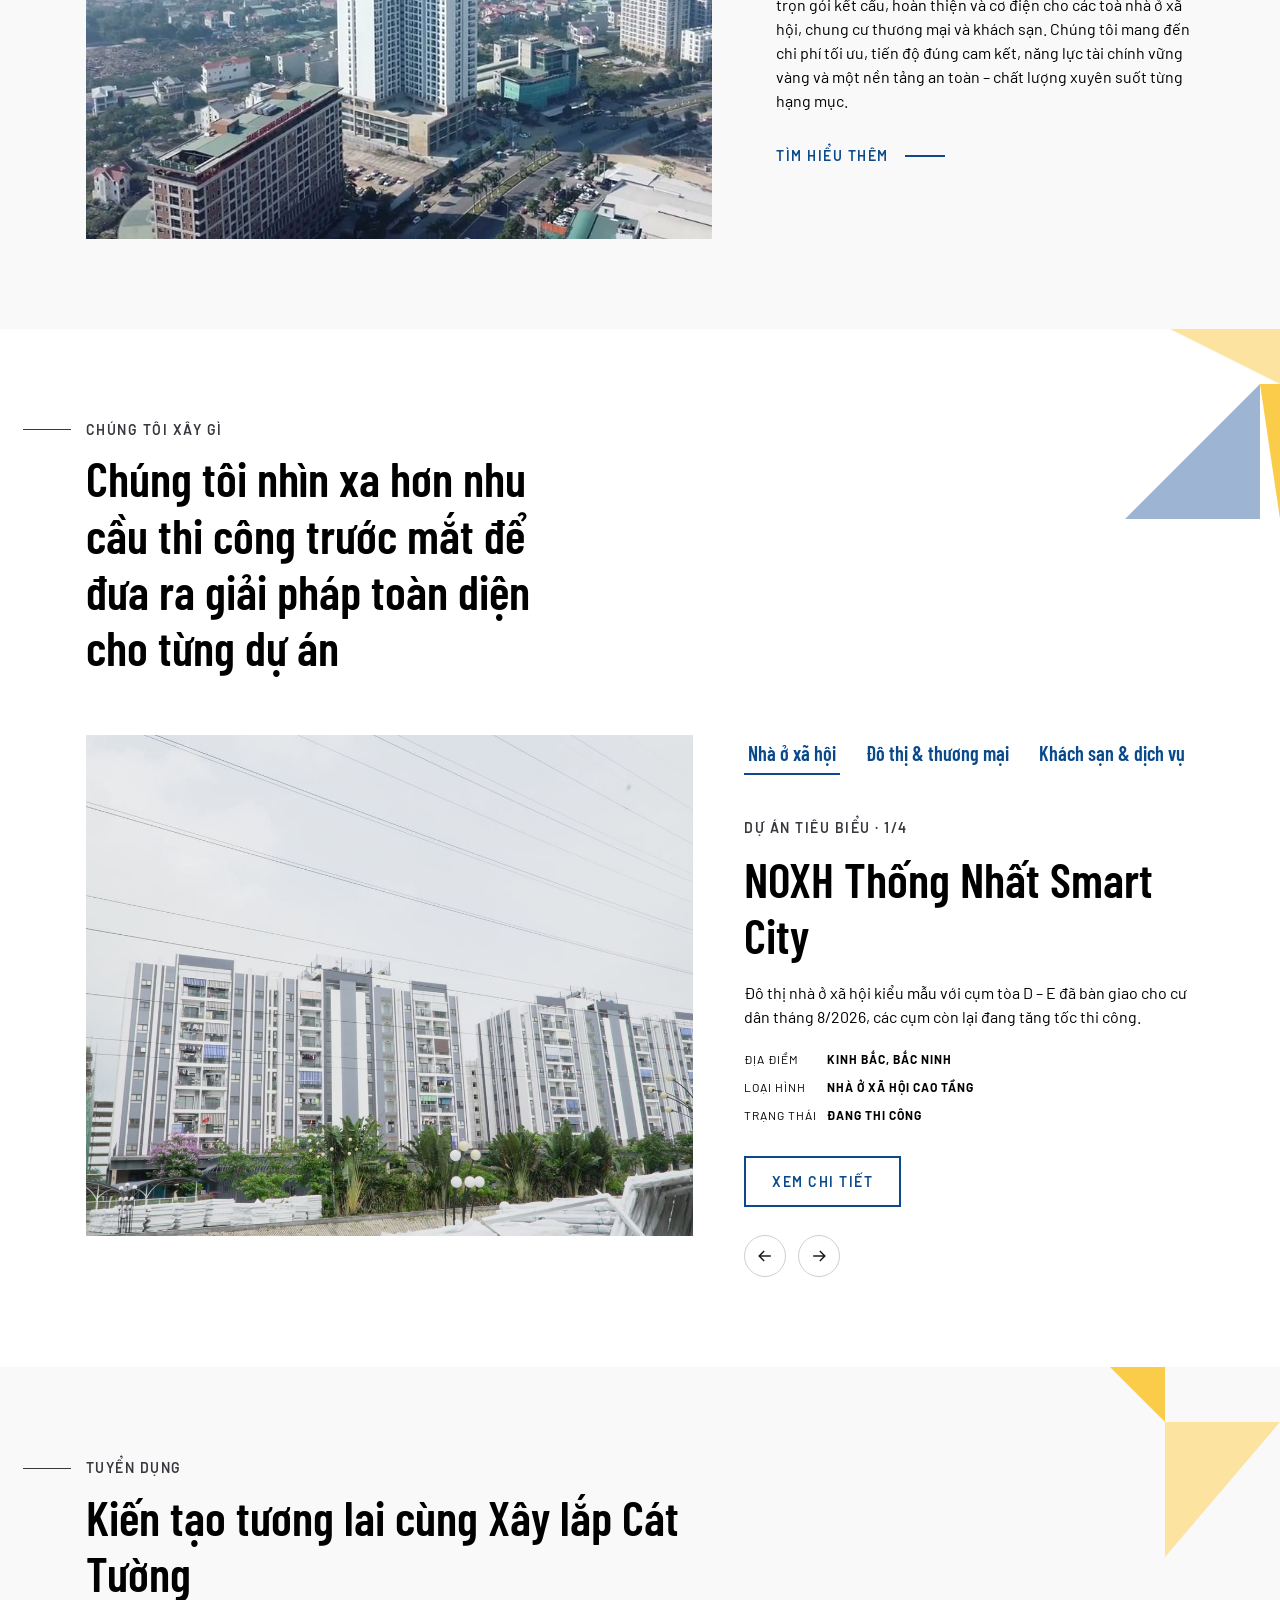
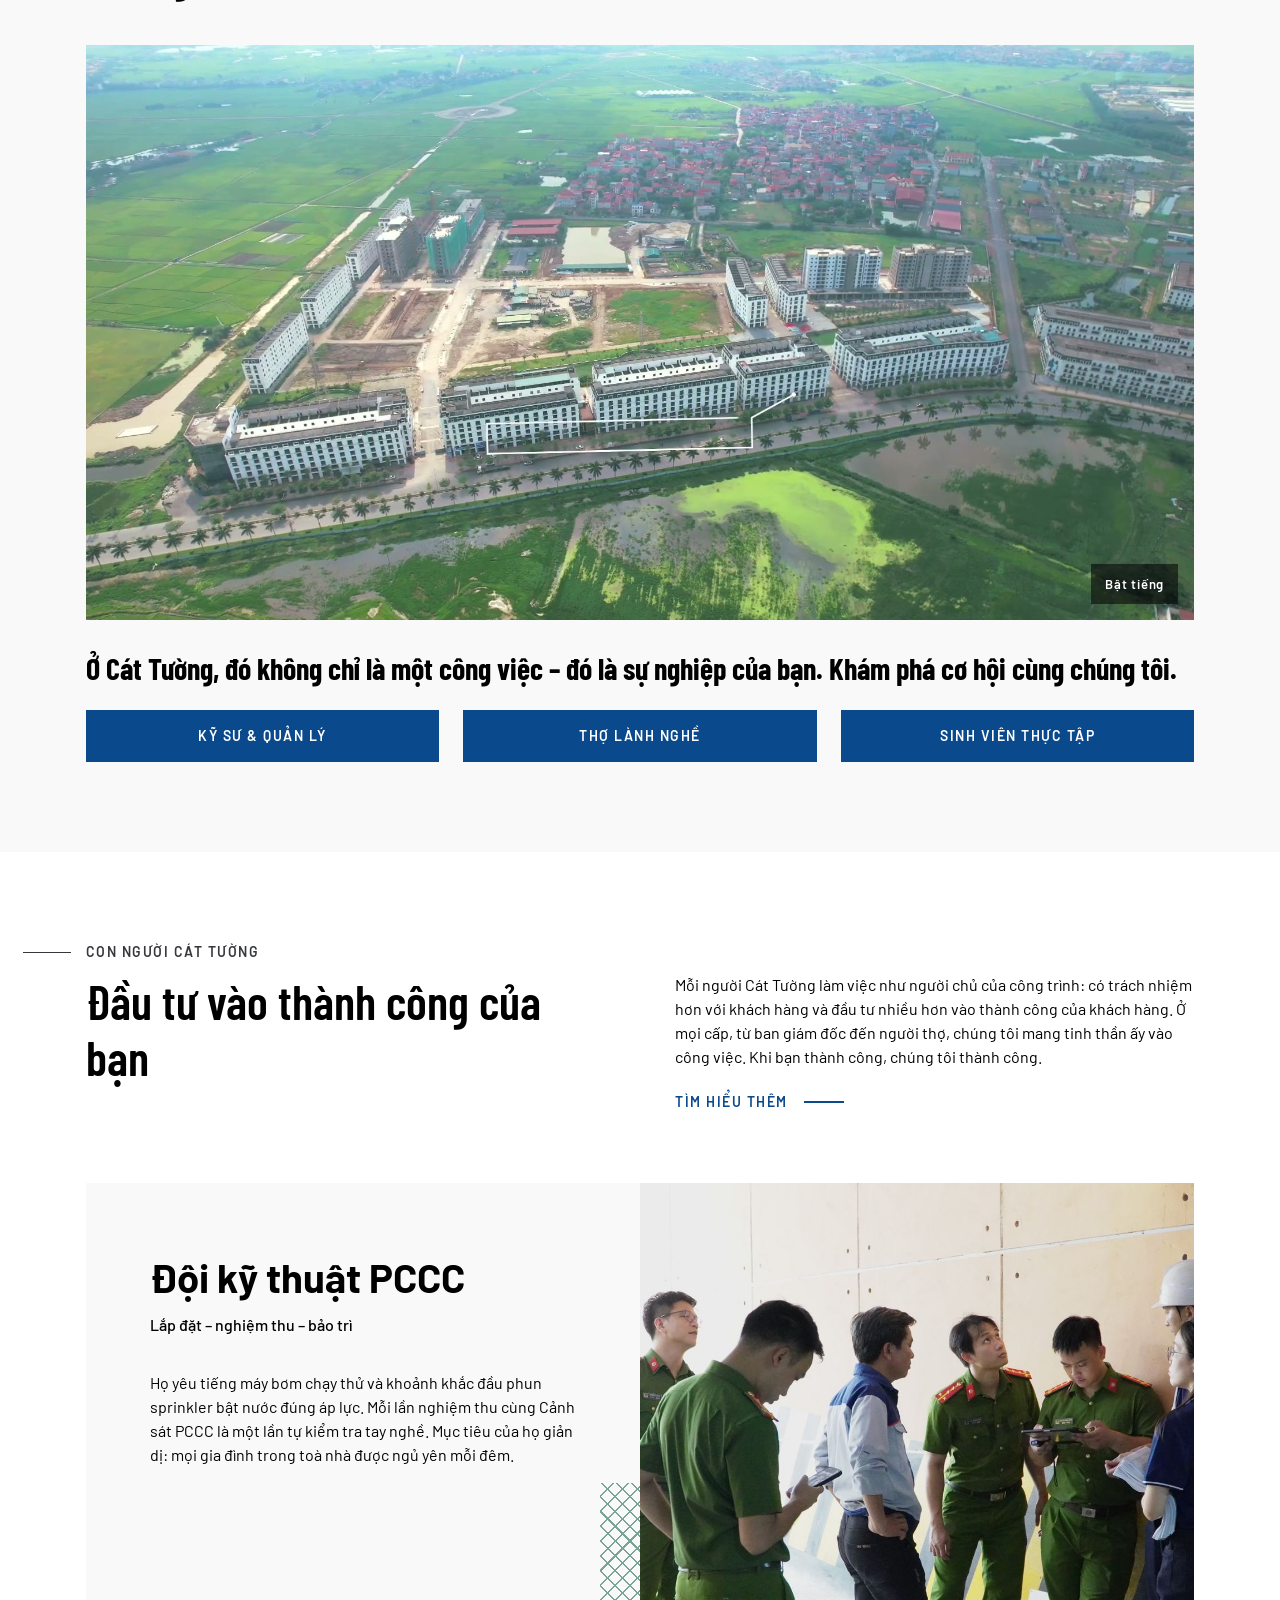
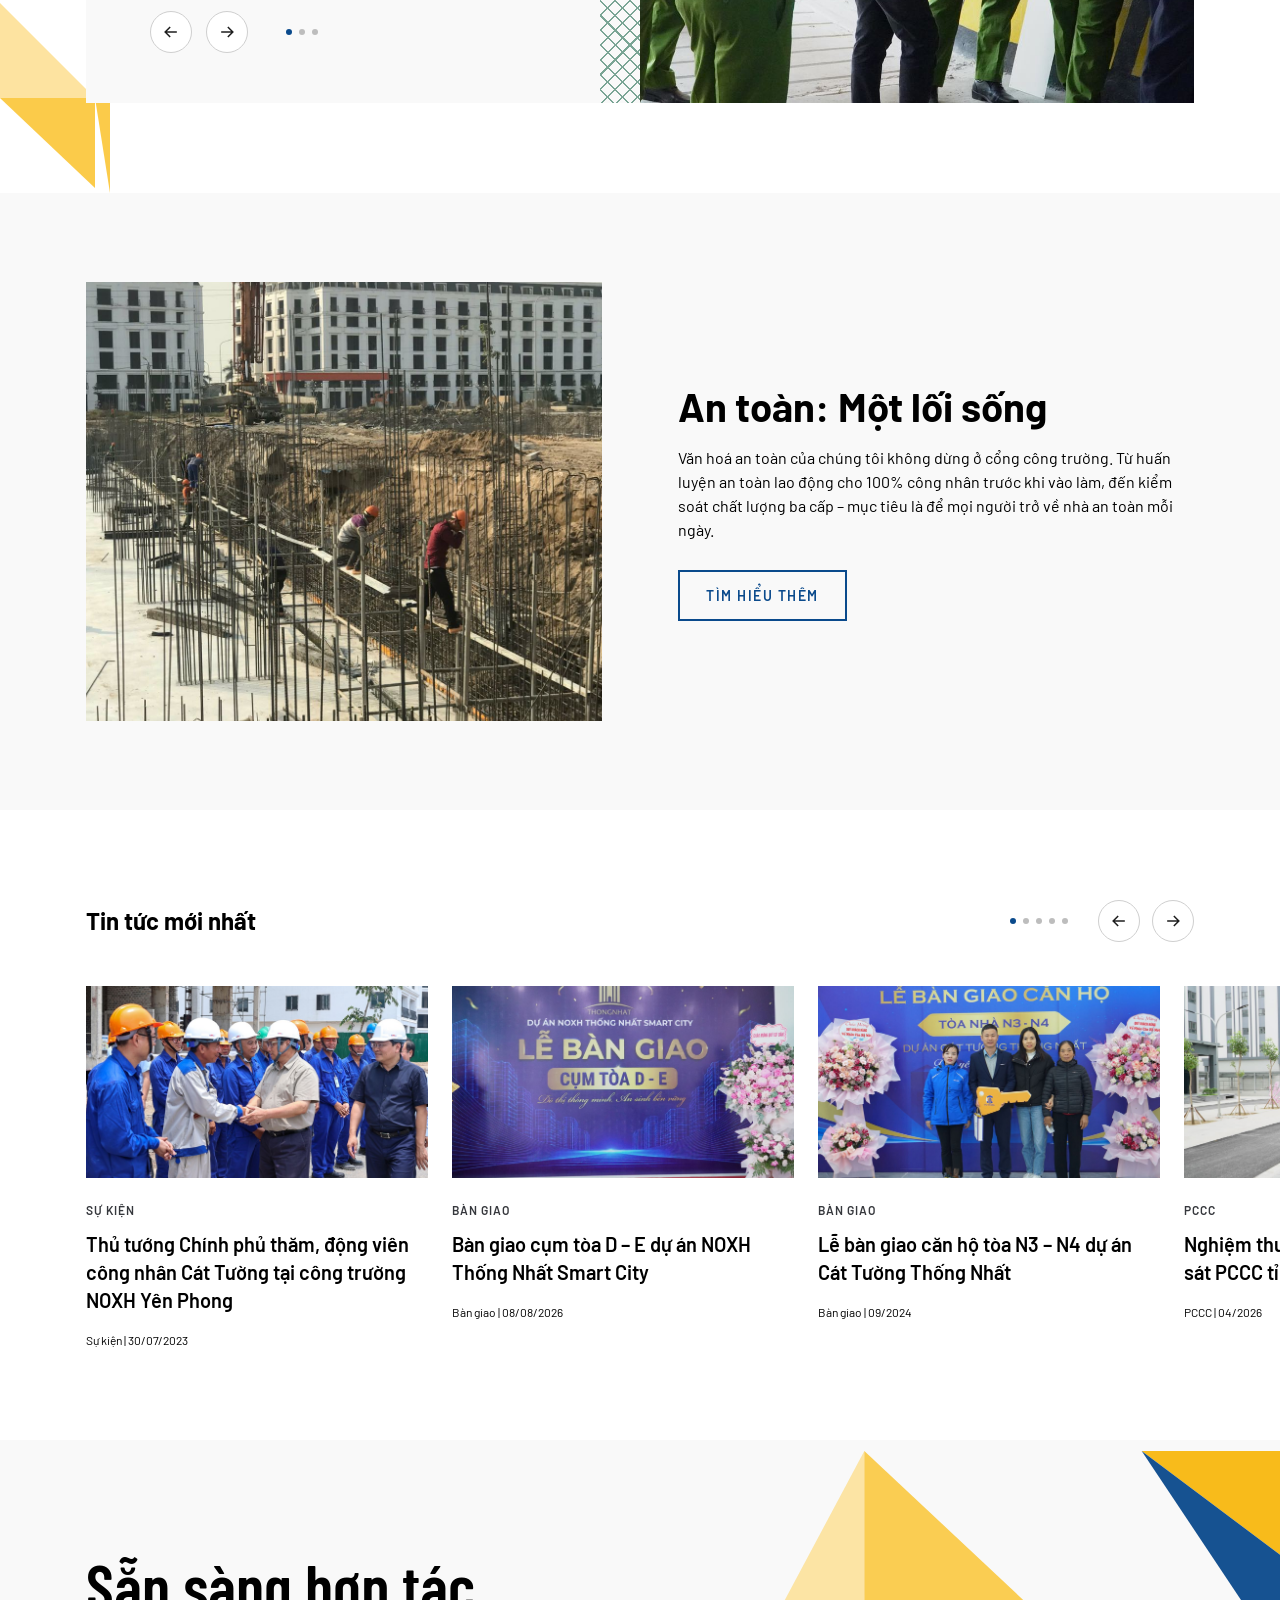
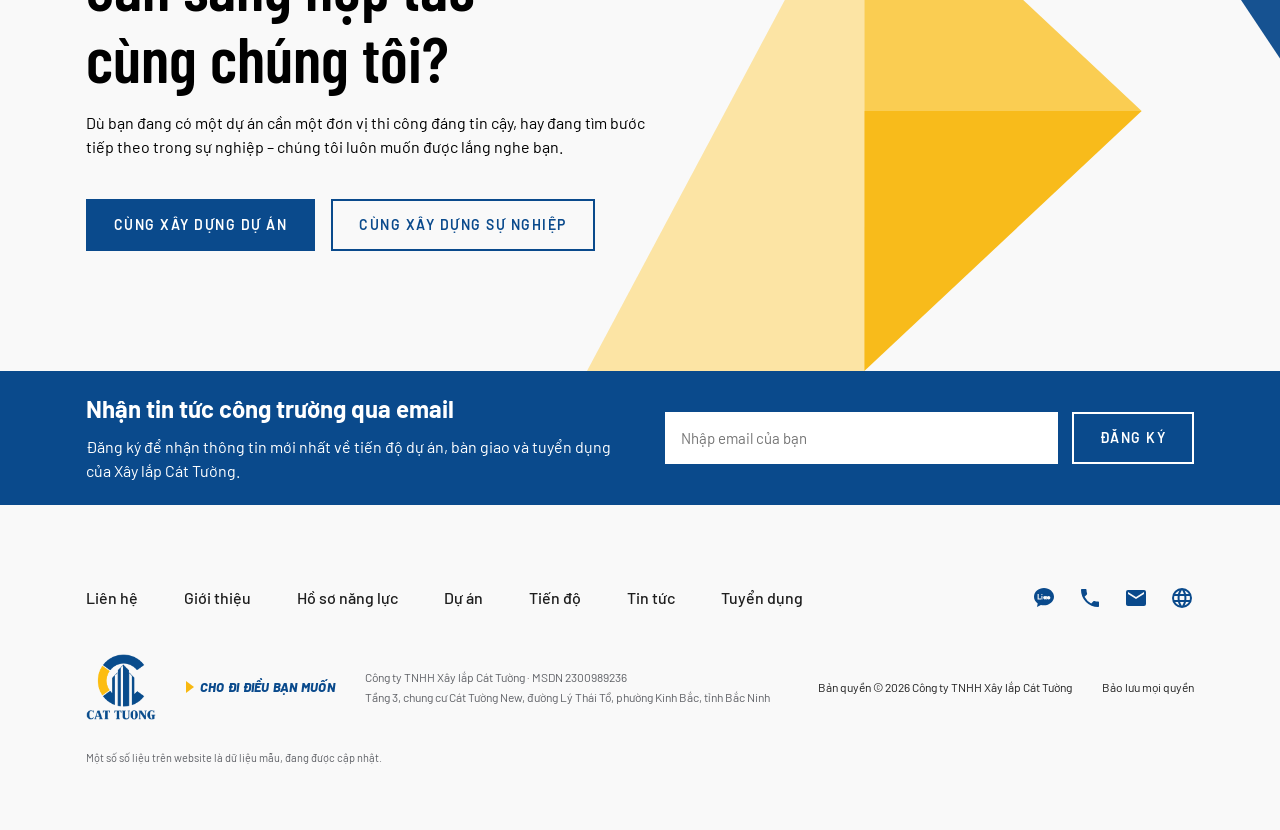
==== commit 5f25a2d6: "Anh that Cat Tuong New lam anh bia, dung dau tab Do thi & thuong mai; dong tuyen dung 1 dong Co-Auth" ====
--- a/index.html
+++ b/index.html
@@ -7,7 +7,7 @@
 <link rel="icon" href="img/logo.png">
 <link rel="preconnect" href="https://fonts.googleapis.com"><link rel="preconnect" href="https://fonts.gstatic.com" crossorigin>
 <link href="https://fonts.googleapis.com/css2?family=Barlow:ital,wght@0,400;0,500;0,600;0,700;0,800;1,400;1,800&family=Barlow+Condensed:wght@500;600;700&display=swap" rel="stylesheet">
-<link rel="stylesheet" href="assets/style.css?v=navy5">
+<link rel="stylesheet" href="assets/style.css?v=navy6">
 </head>
 <body data-page="home">
 <main id="main">
@@ -153,7 +153,7 @@
 <div class="vmodal" id="vm"><button aria-label="Đóng video">×</button><video controls preload="none" poster="media/tvc1080.jpg"><source src="media/tvc1080.mp4" type="video/mp4"></video></div>
 
 <script>document.write('<scr'+'ipt src="assets/data.js?v='+Math.floor(Date.now()/60000)+'"></scr'+'ipt>')</script>
-<script src="assets/app.js?v=navy5"></script>
+<script src="assets/app.js?v=navy6"></script>
 <script>
 const {projects,news}=CT, I=ctImg;
 const $=s=>document.querySelector(s), $$=s=>[...document.querySelectorAll(s)];
@@ -186,13 +186,13 @@
 
 
 // trình chiếu dự án theo nhóm
-const groups=[['Nhà ở xã hội',p=>/xã hội/i.test(p.type)],['Đô thị & thương mại',p=>/đô thị|thương mại/i.test(p.type)],['Khách sạn & dịch vụ',p=>/khách sạn|y tế/i.test(p.type)]];
+const groups=[['Nhà ở xã hội',p=>/xã hội/i.test(p.type)],['Đô thị & thương mại',p=>/đô thị|thương mại/i.test(p.type),'cat-tuong-new'],['Khách sạn & dịch vụ',p=>/khách sạn|y tế/i.test(p.type)]];
 const st=ctStatus;
 let gi=0, pi=0;
 const showTabs=$('#showTabs'), showPh=$('#showPh'), showCards=$('#showCards');
 showTabs.innerHTML=groups.map((g,j)=>`<button class="${j?'':'on'}">${g[0]}</button>`).join('');
 function renderShow(){
-  const list=projects.filter(groups[gi][1]); pi=(pi+list.length)%list.length;
+  const list=projects.filter(groups[gi][1]).sort((a,b)=>(b.id===groups[gi][2])-(a.id===groups[gi][2])); pi=(pi+list.length)%list.length;
   showPh.innerHTML=list.map((p,j)=>`<img class="${j===pi?'on':''}" src="${I(p.cover)}" alt="${p.name}">`).join('');
   showCards.innerHTML=list.map((p,j)=>`<div class="card-s ${j===pi?'on':''}"><span class="k">Dự án tiêu biểu · ${j+1}/${list.length}</span><h3>${p.name}</h3><p>${p.summary}</p><dl><dt>Địa điểm</dt><dd>${p.location}</dd><dt>Loại hình</dt><dd>${p.type}</dd><dt>Trạng thái</dt><dd>${st(p.status)[1]}</dd></dl><a class="btn" href="du-an-chi-tiet.html?id=${p.id}">Xem chi tiết</a></div>`).join('');
 }
--- a/assets/style.css
+++ b/assets/style.css
@@ -954,7 +954,7 @@
 .card-s h3{font-family:var(--f-head);font-size:48px;line-height:56.16px;font-weight:600;color:#000}
 .card-s dl{font-size:12px;line-height:20.04px;letter-spacing:1px}
 .card-s dt{font-weight:400}.card-s dd{font-weight:700}
-.career-line{font-family:var(--f-head);font-size:32px;line-height:38.08px;font-weight:700}
+.career-line{font-family:var(--f-head);font-size:30px;line-height:36px;font-weight:700}
 .cbtns .btn{font-size:14px}
 .spot .role{font-size:16px;line-height:24px;font-weight:500}
 .news-h h2{font-family:var(--font);font-size:24px;line-height:31.92px;font-weight:700}
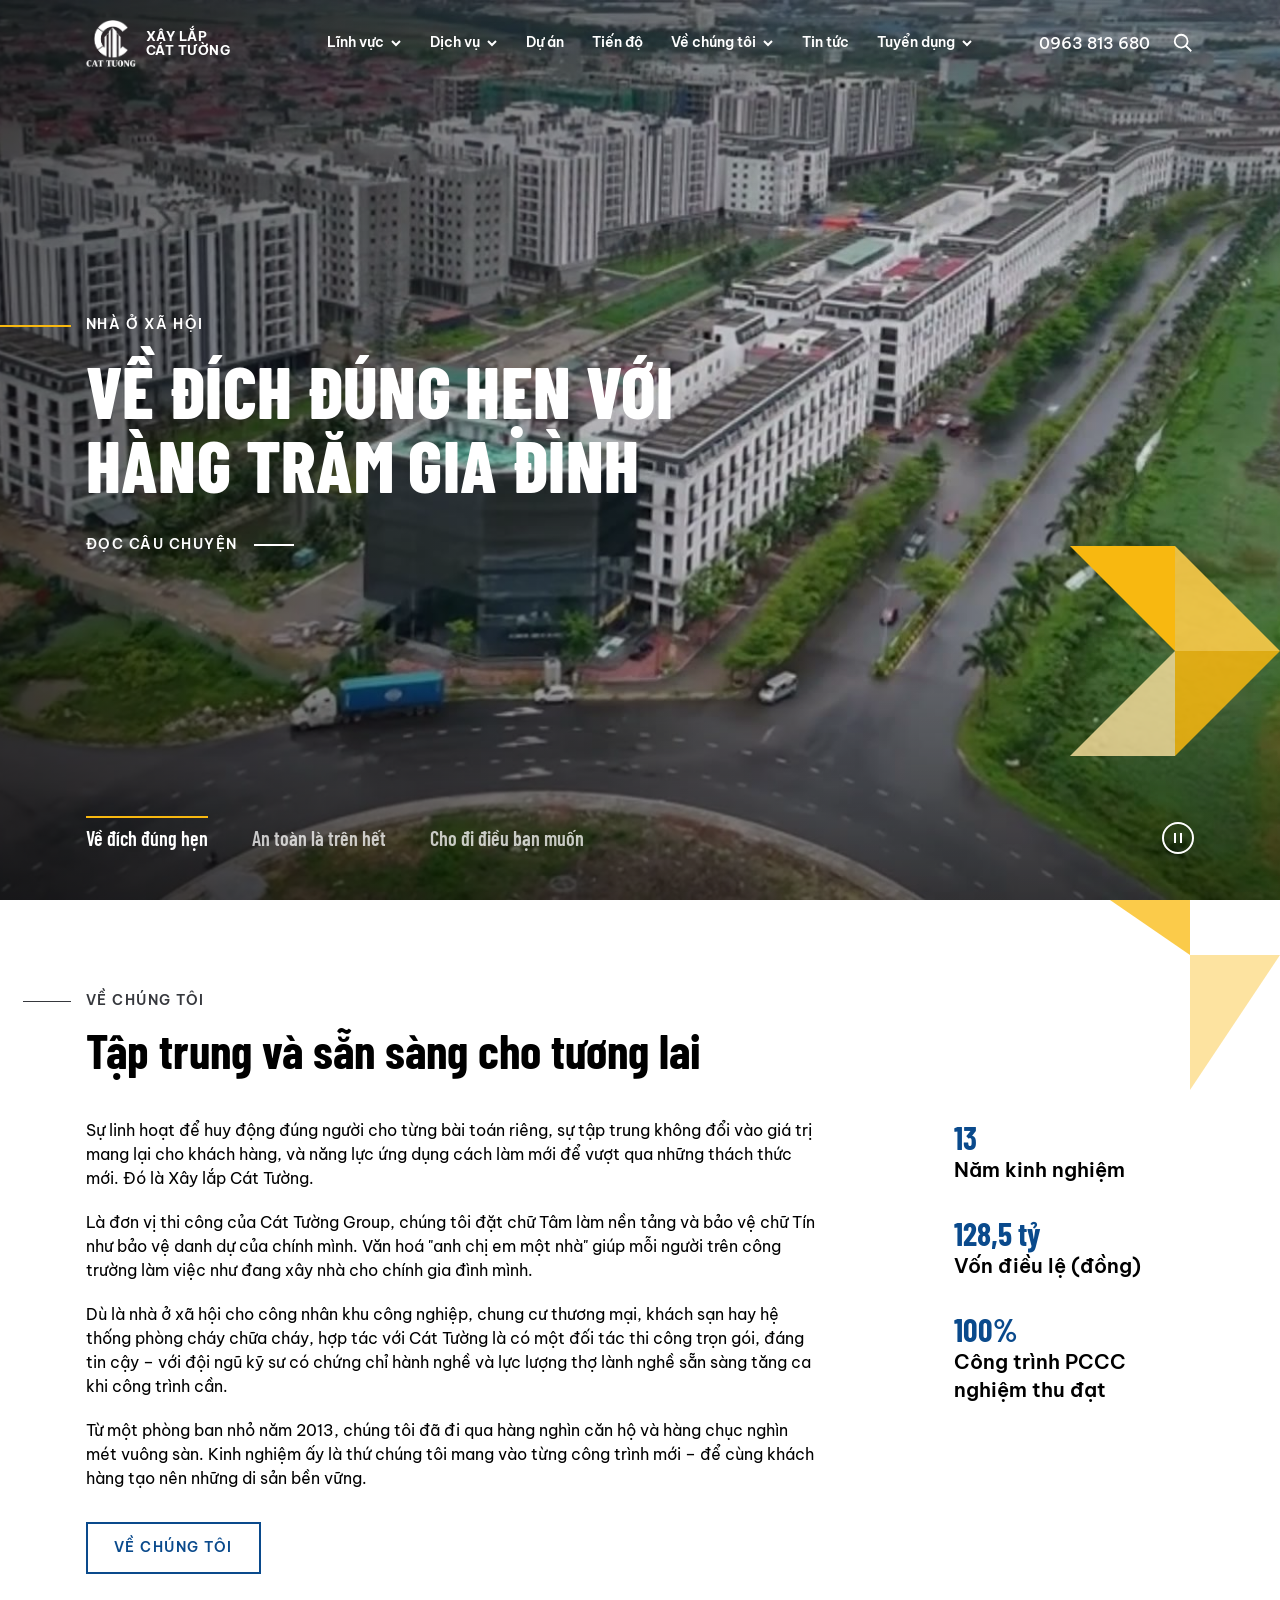
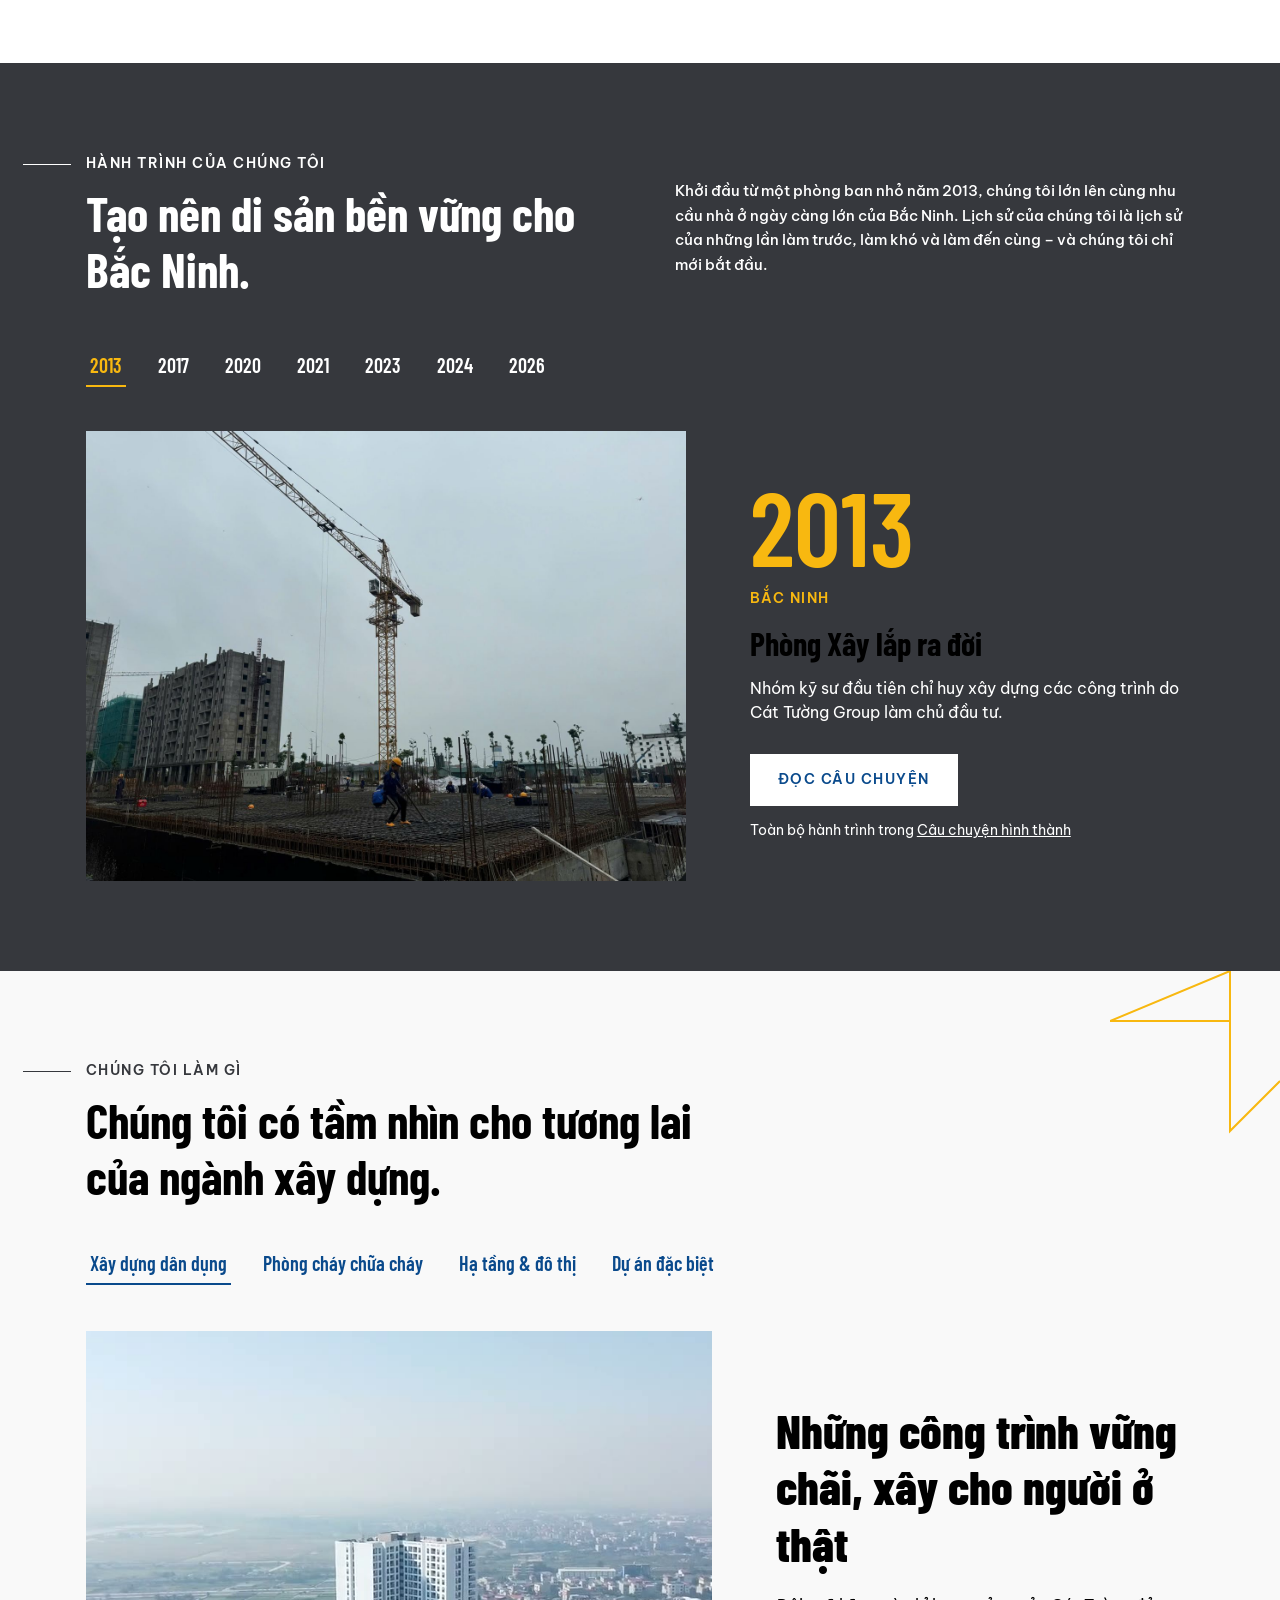
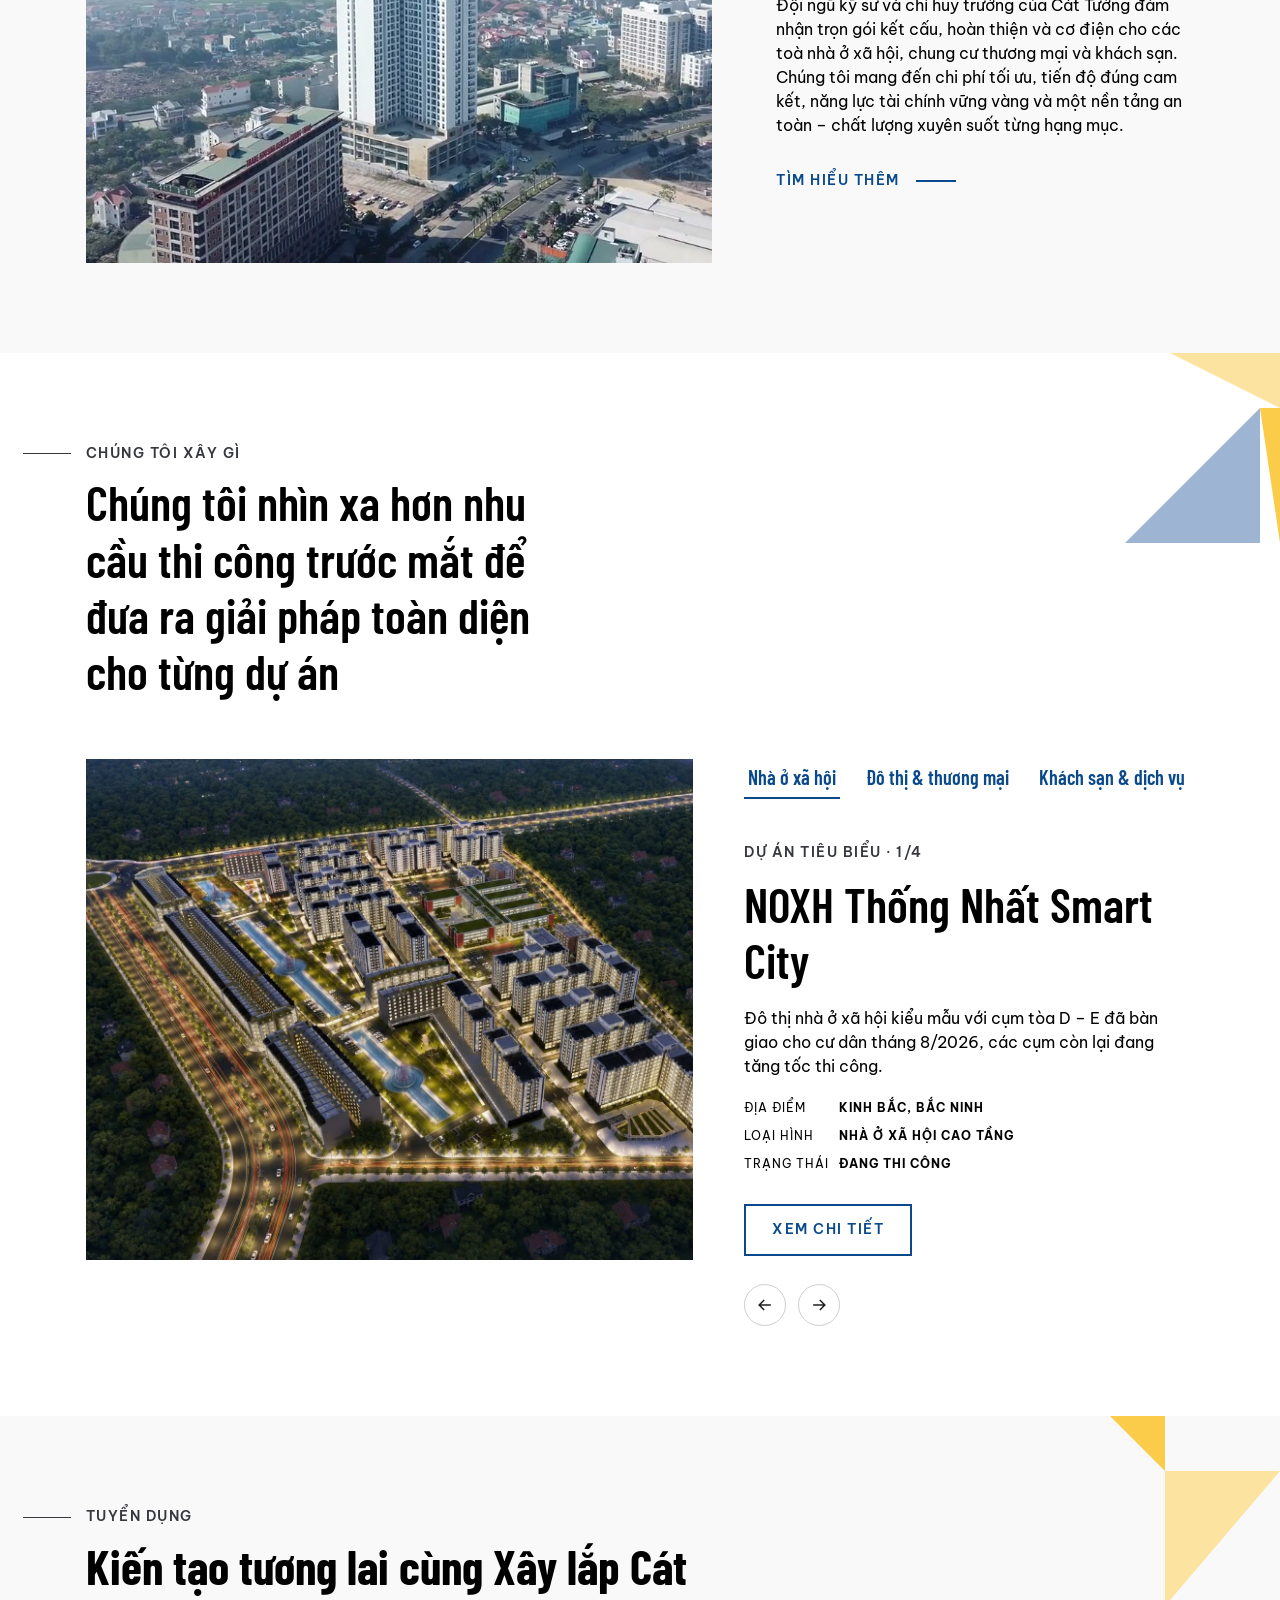
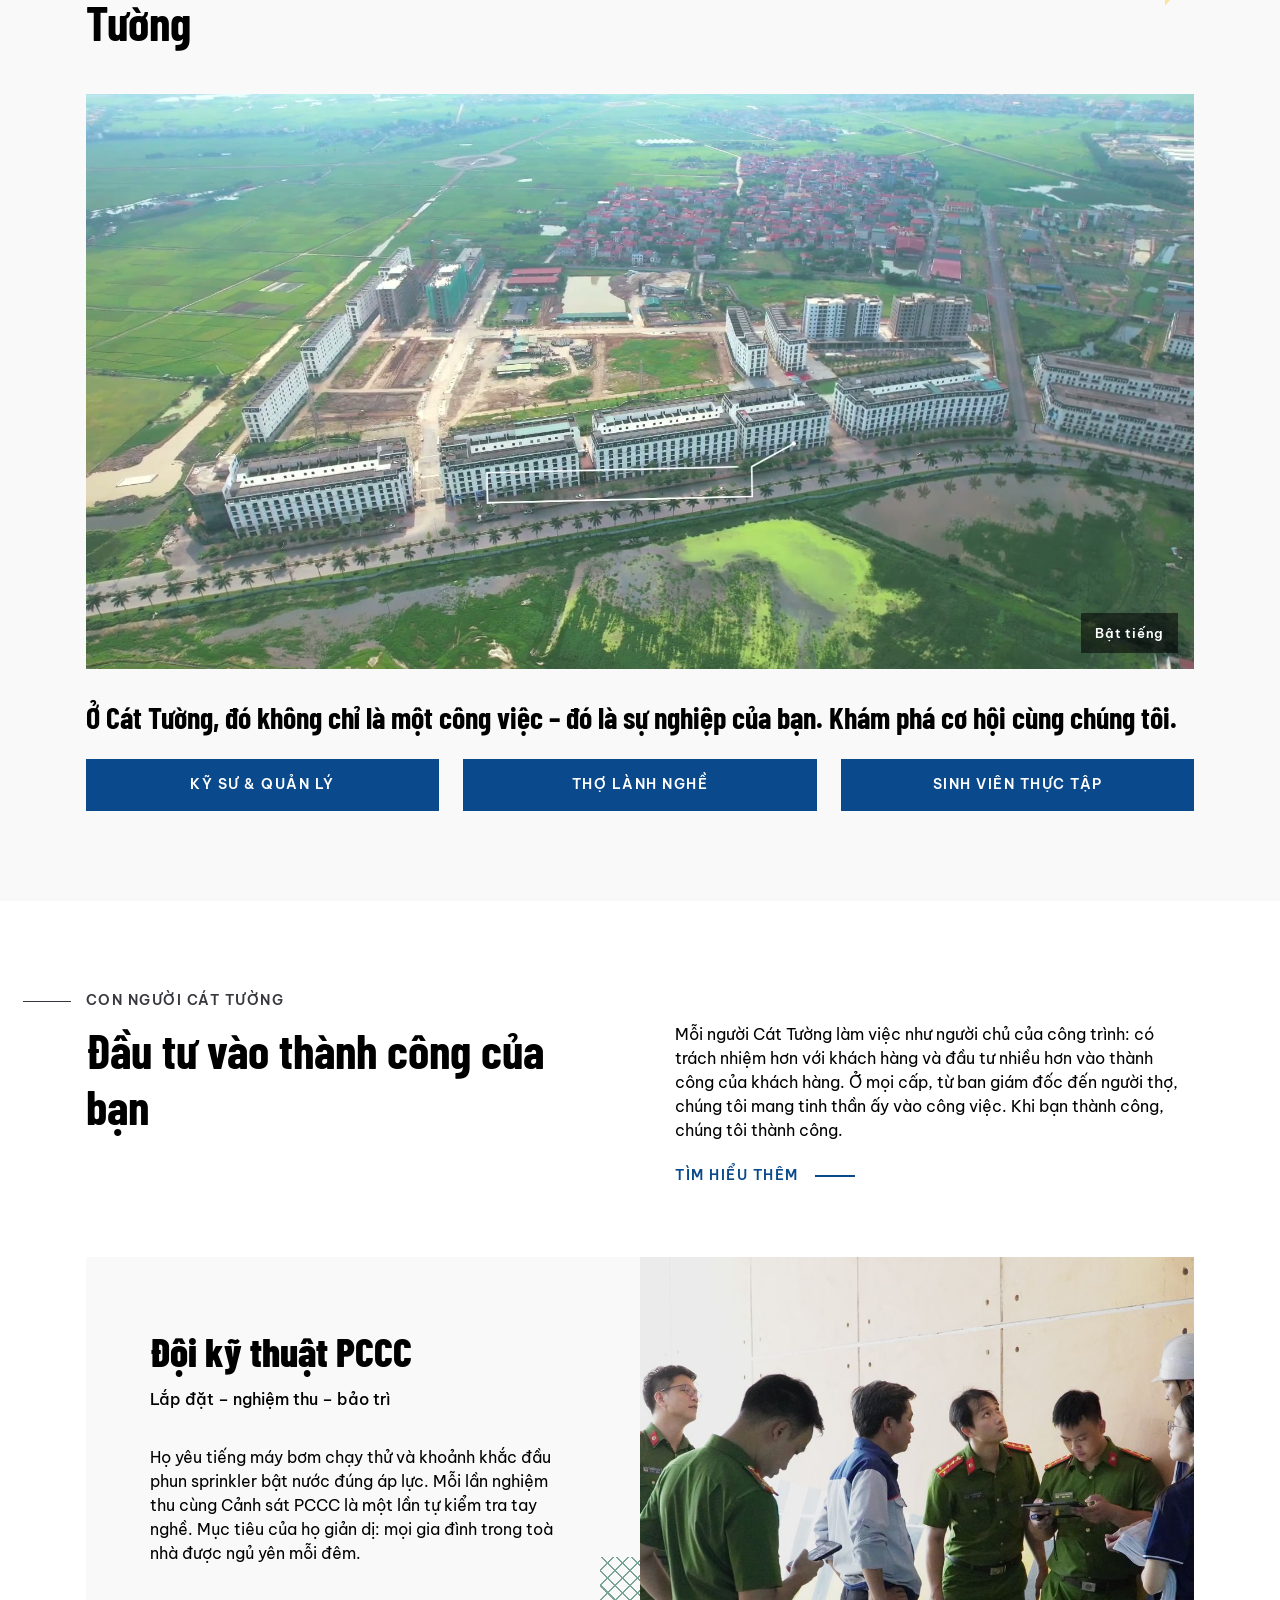
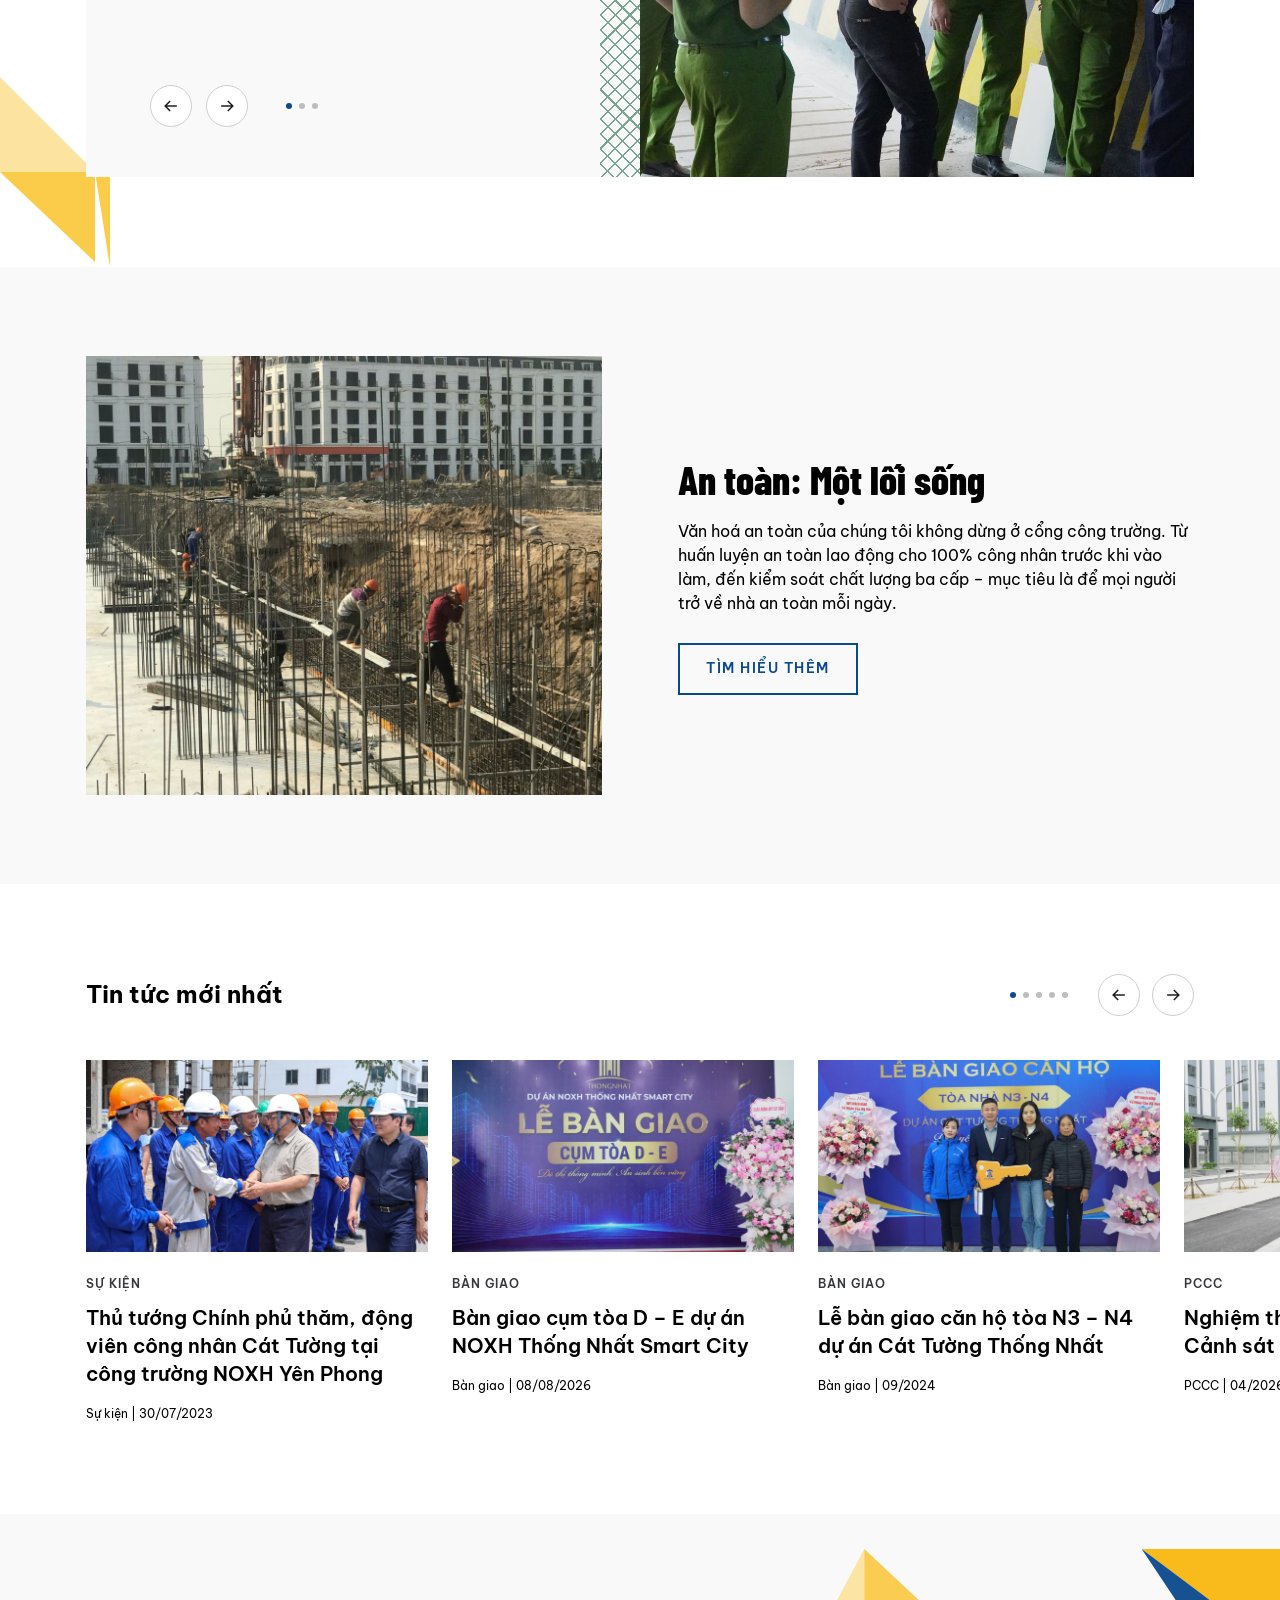
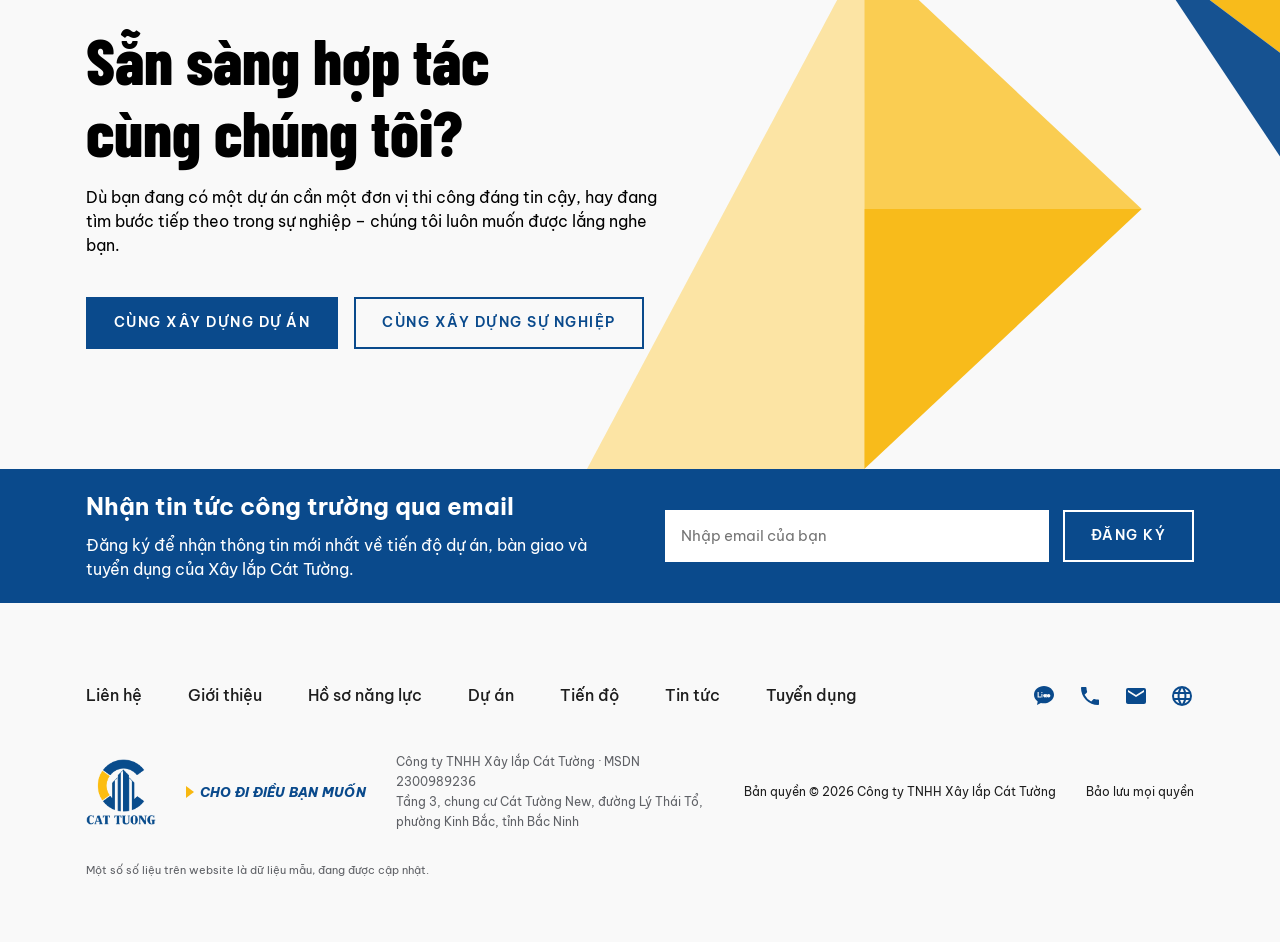
==== commit 89277f7c: "Doi font: than Be Vietnam Pro, tieu de Barlow Condensed 800 (hero viet hoa) Co-Authored-By: Claude O" ====
--- a/index.html
+++ b/index.html
@@ -6,8 +6,8 @@
 <meta name="description" content="Công ty TNHH Xây lắp Cát Tường – thi công xây dựng, lắp đặt và bảo trì hệ thống PCCC tại Bắc Ninh. Hồ sơ năng lực, dự án, tiến độ công trình.">
 <link rel="icon" href="img/logo.png">
 <link rel="preconnect" href="https://fonts.googleapis.com"><link rel="preconnect" href="https://fonts.gstatic.com" crossorigin>
-<link href="https://fonts.googleapis.com/css2?family=Barlow:ital,wght@0,400;0,500;0,600;0,700;0,800;1,400;1,800&family=Barlow+Condensed:wght@500;600;700&display=swap" rel="stylesheet">
-<link rel="stylesheet" href="assets/style.css?v=navy6">
+<link href="https://fonts.googleapis.com/css2?family=Be+Vietnam+Pro:ital,wght@0,400;0,500;0,600;0,700;0,800;1,400&family=Barlow+Condensed:wght@500;600;700;800&display=swap" rel="stylesheet">
+<link rel="stylesheet" href="assets/style.css?v=font1">
 </head>
 <body data-page="home">
 <main id="main">
@@ -153,7 +153,7 @@
 <div class="vmodal" id="vm"><button aria-label="Đóng video">×</button><video controls preload="none" poster="media/tvc1080.jpg"><source src="media/tvc1080.mp4" type="video/mp4"></video></div>
 
 <script>document.write('<scr'+'ipt src="assets/data.js?v='+Math.floor(Date.now()/60000)+'"></scr'+'ipt>')</script>
-<script src="assets/app.js?v=navy6"></script>
+<script src="assets/app.js?v=font1"></script>
 <script>
 const {projects,news}=CT, I=ctImg;
 const $=s=>document.querySelector(s), $$=s=>[...document.querySelectorAll(s)];
--- a/assets/style.css
+++ b/assets/style.css
@@ -999,3 +999,9 @@
 .wwk .h2{color:#fff !important}
 .wwk .lg{display:block}
 .hero h1,.phero h1{max-width:760px}
+
+/* ---------- font kiểu mẫu (30/10): thân Be Vietnam Pro, tiêu đề Barlow Condensed đậm ---------- */
+:root{--font:'Be Vietnam Pro',ui-sans-serif,system-ui,sans-serif;--f-mono:'Be Vietnam Pro',ui-sans-serif,system-ui,sans-serif}
+h1,h2,h3,.h2,.h3{font-weight:700}
+.hero h1,.phero h1{font-family:var(--f-head);font-weight:800;text-transform:uppercase;letter-spacing:.005em;line-height:1.02}
+.pane h3,.imt h3,.spot h3,.pf h2{font-family:var(--f-head);font-weight:800}
